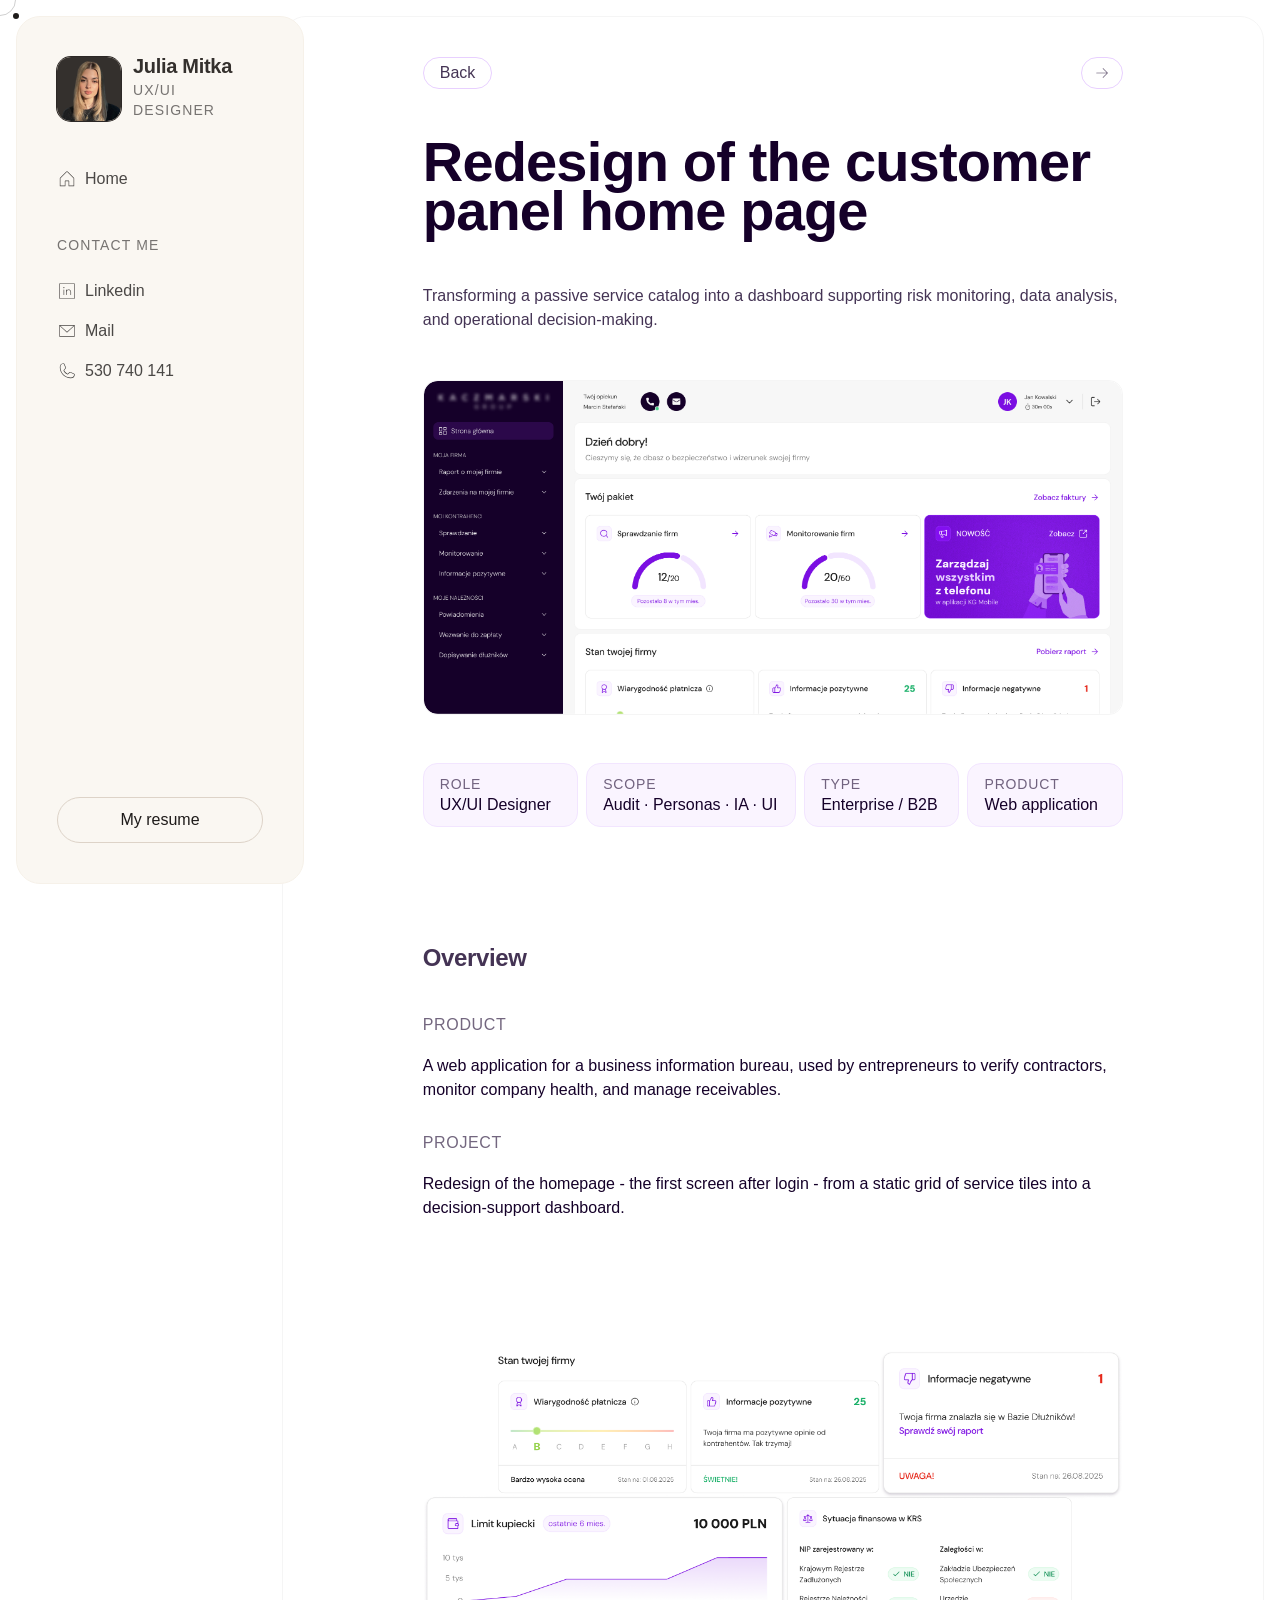
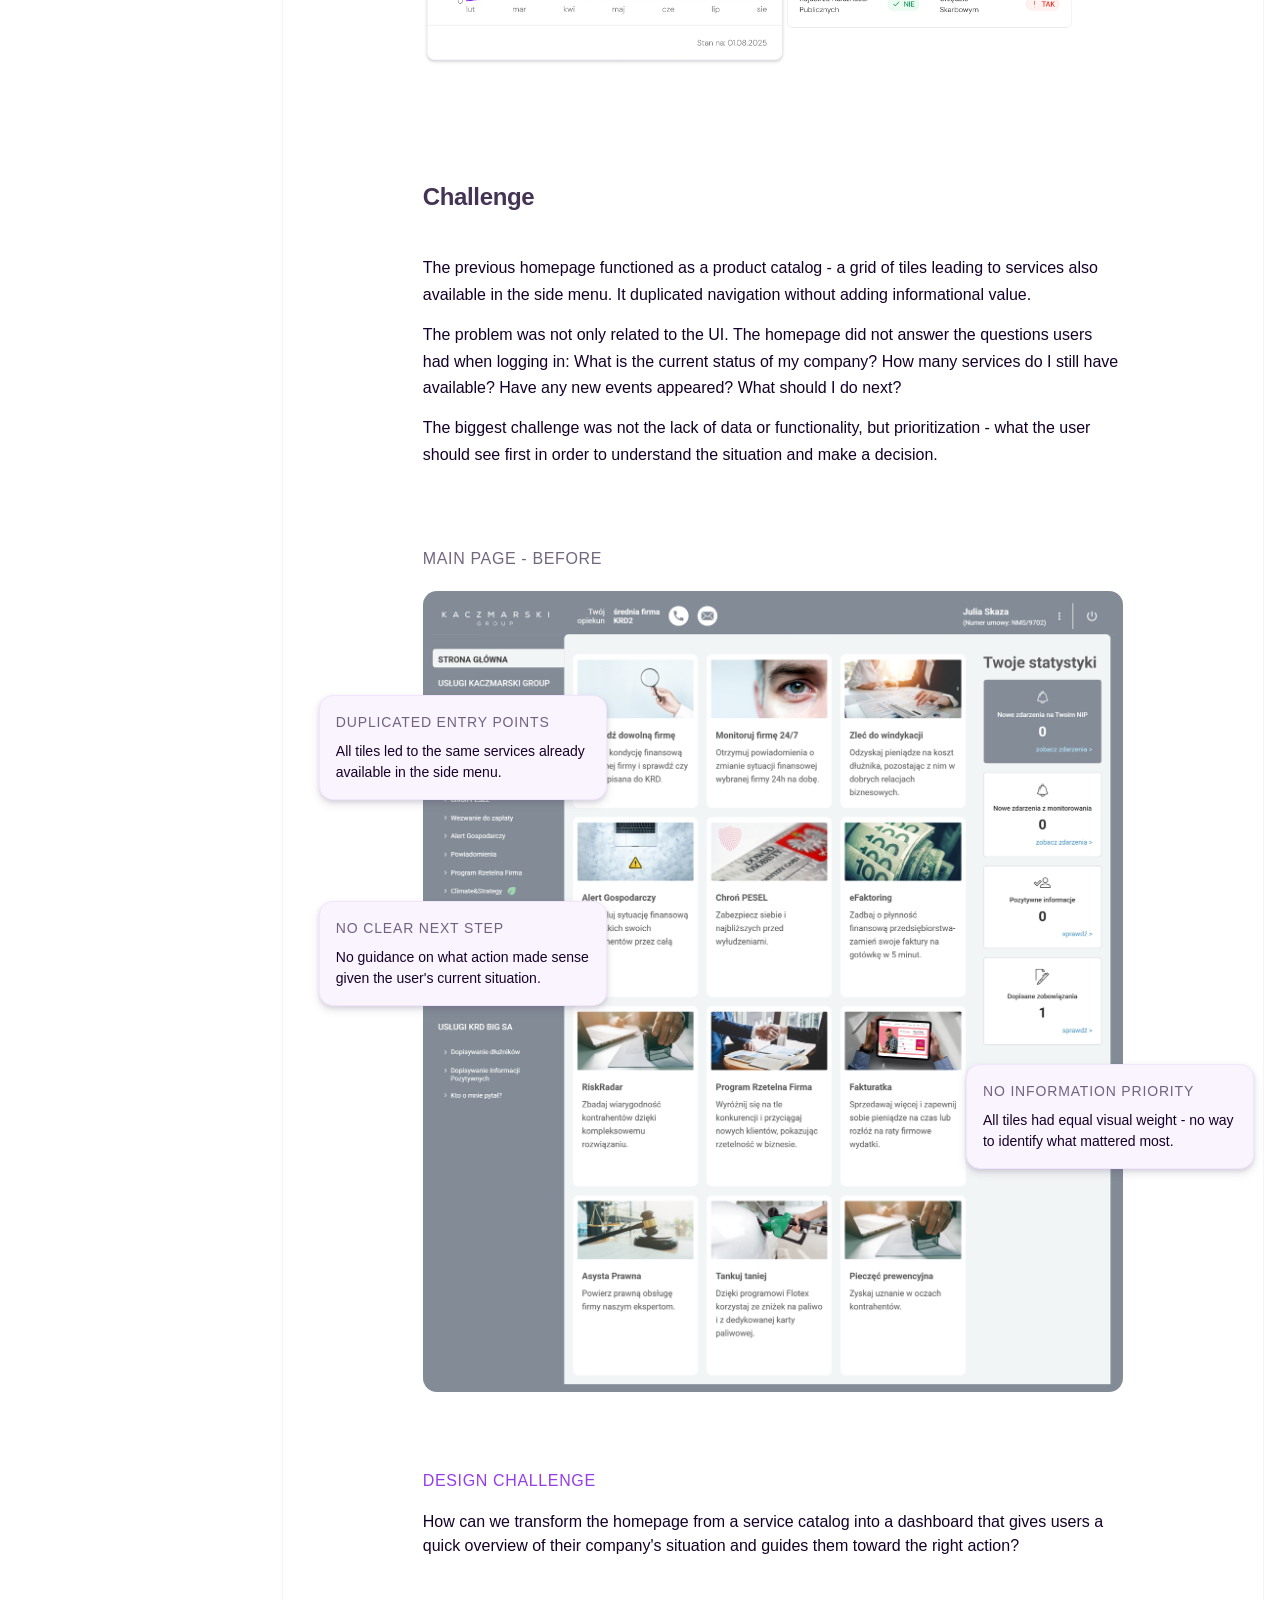
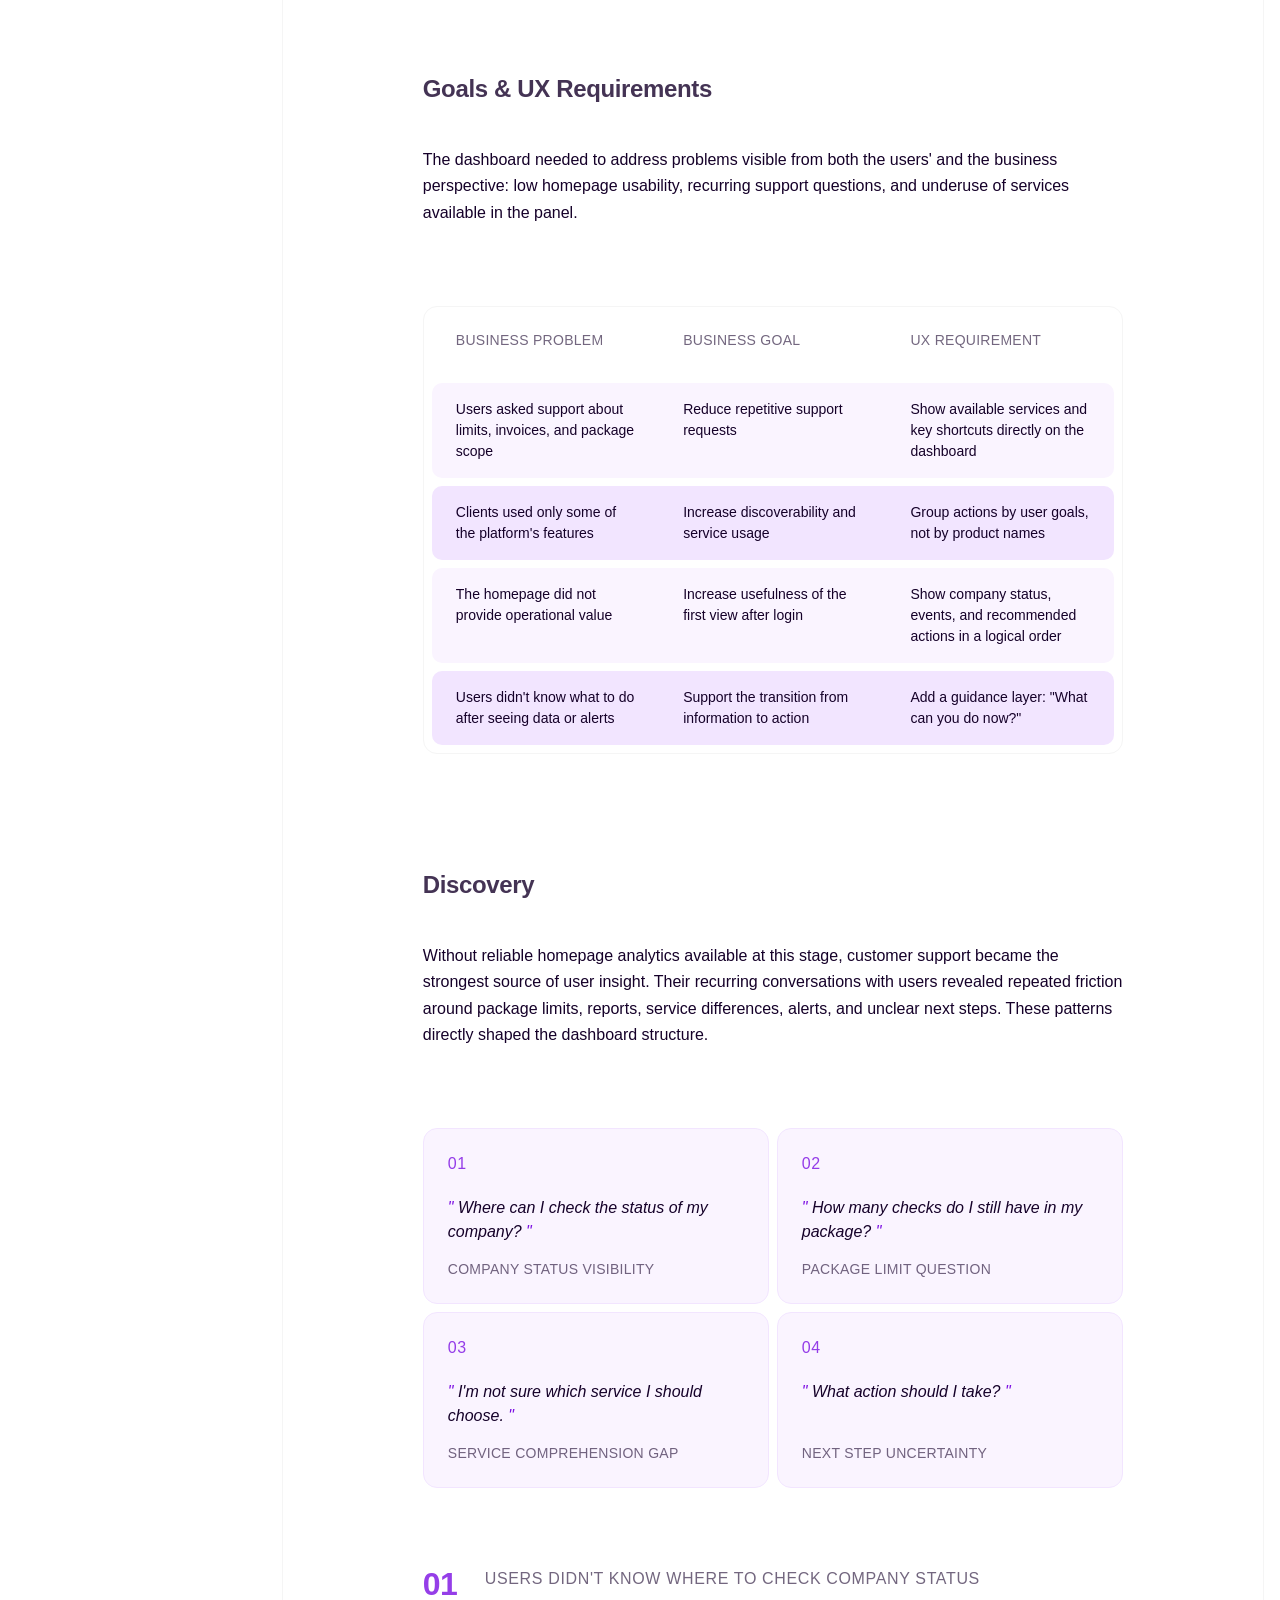
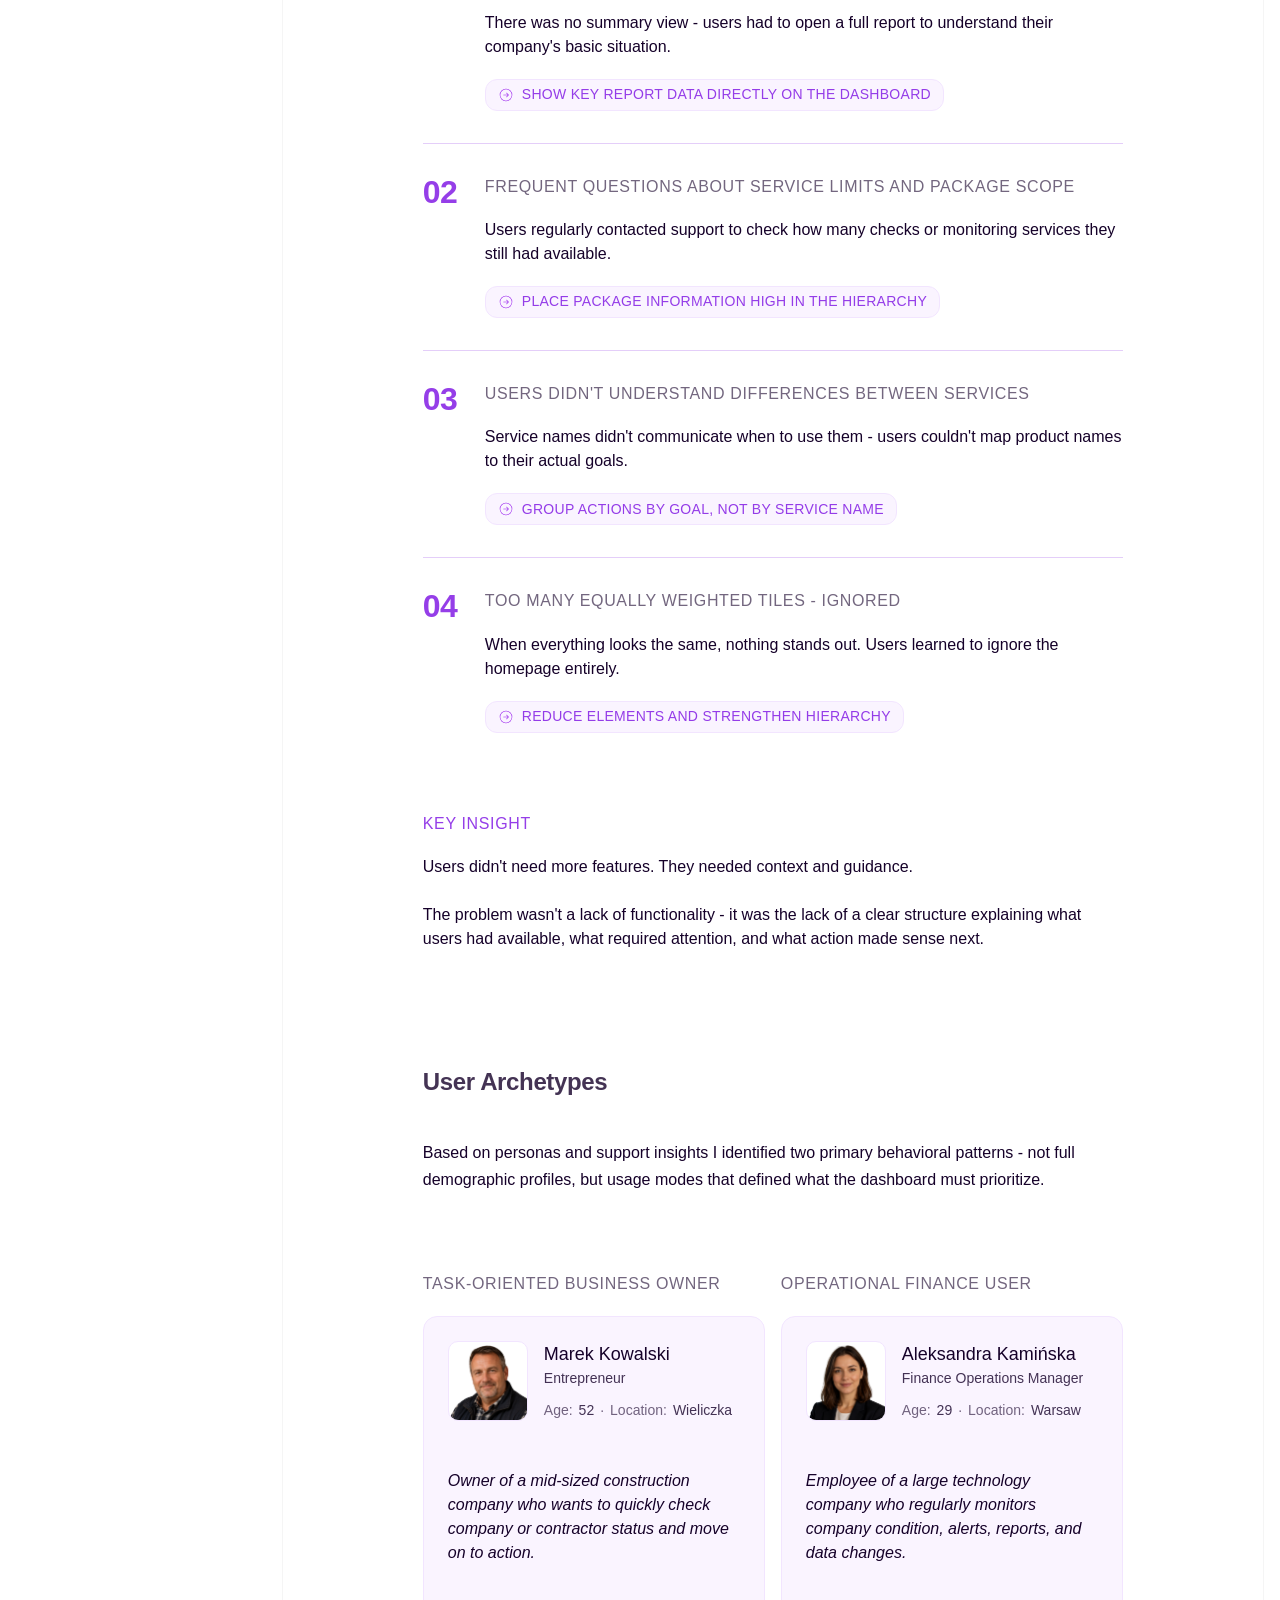
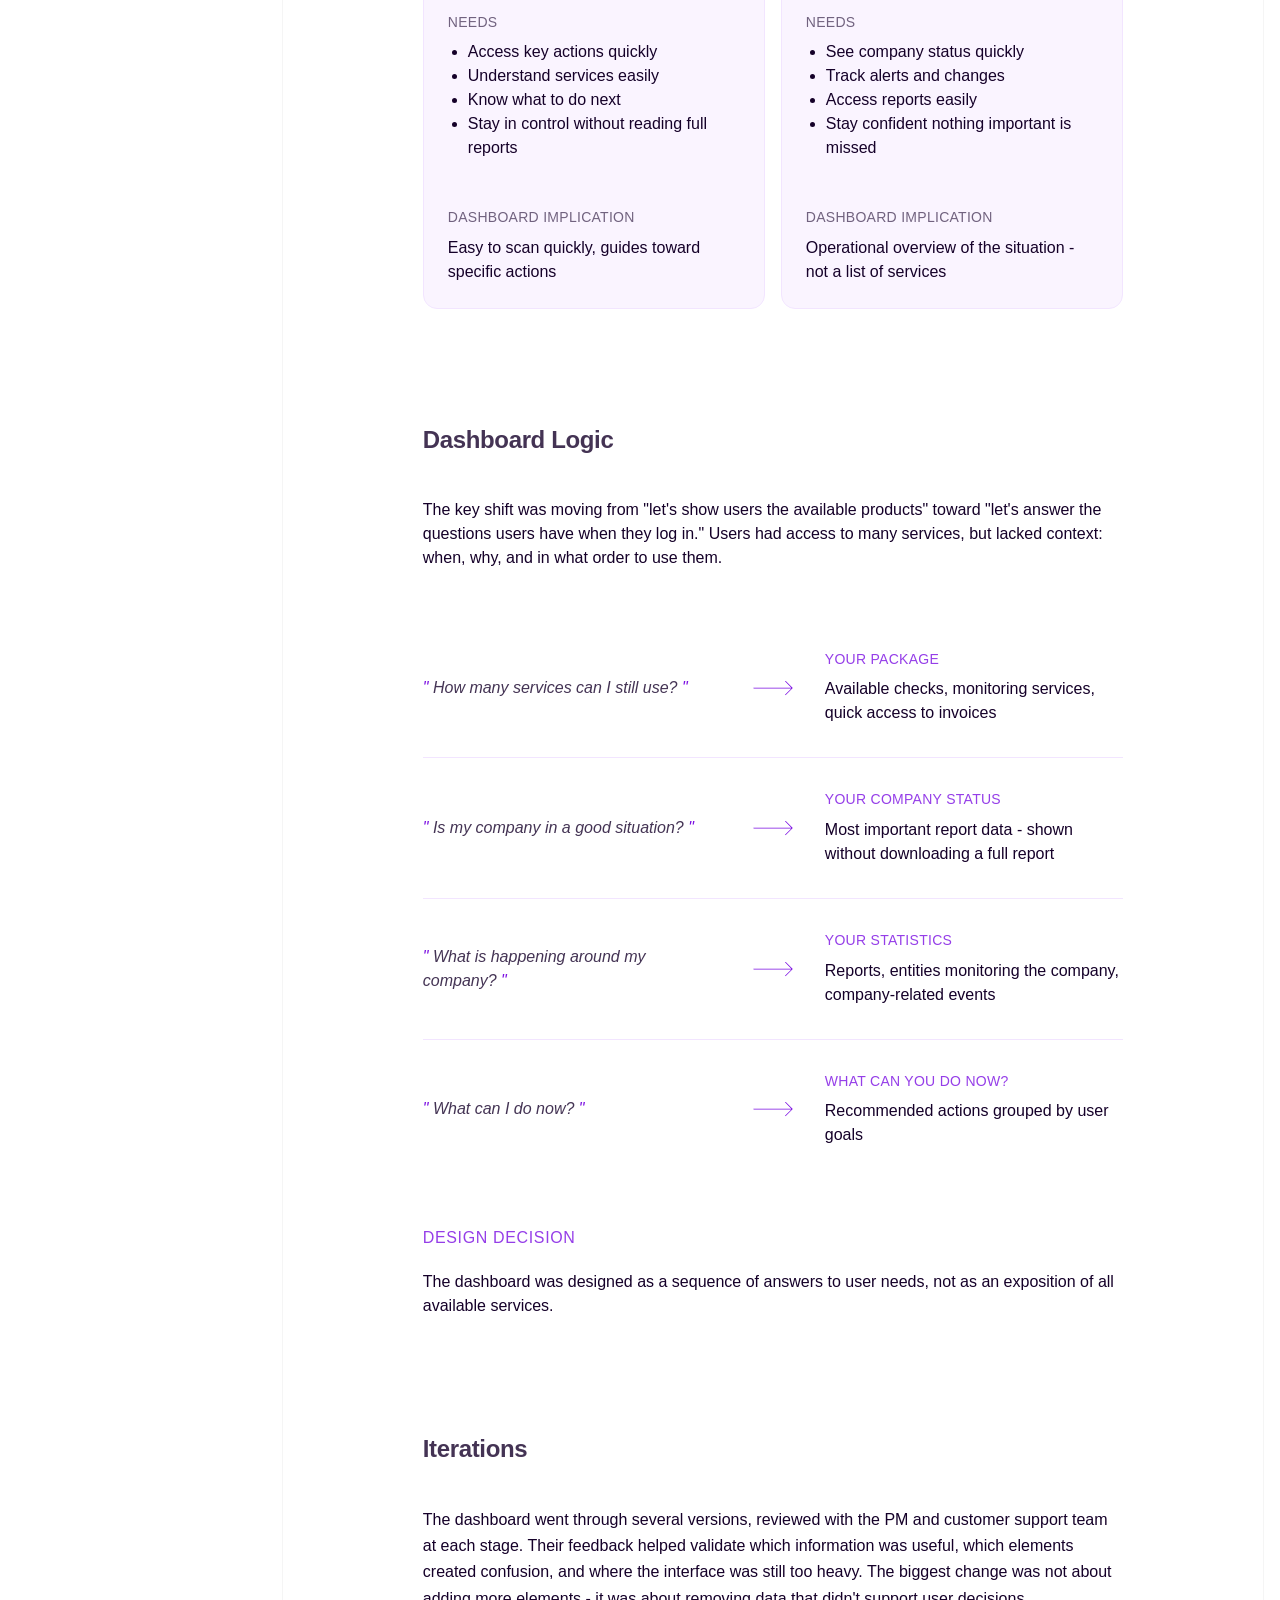
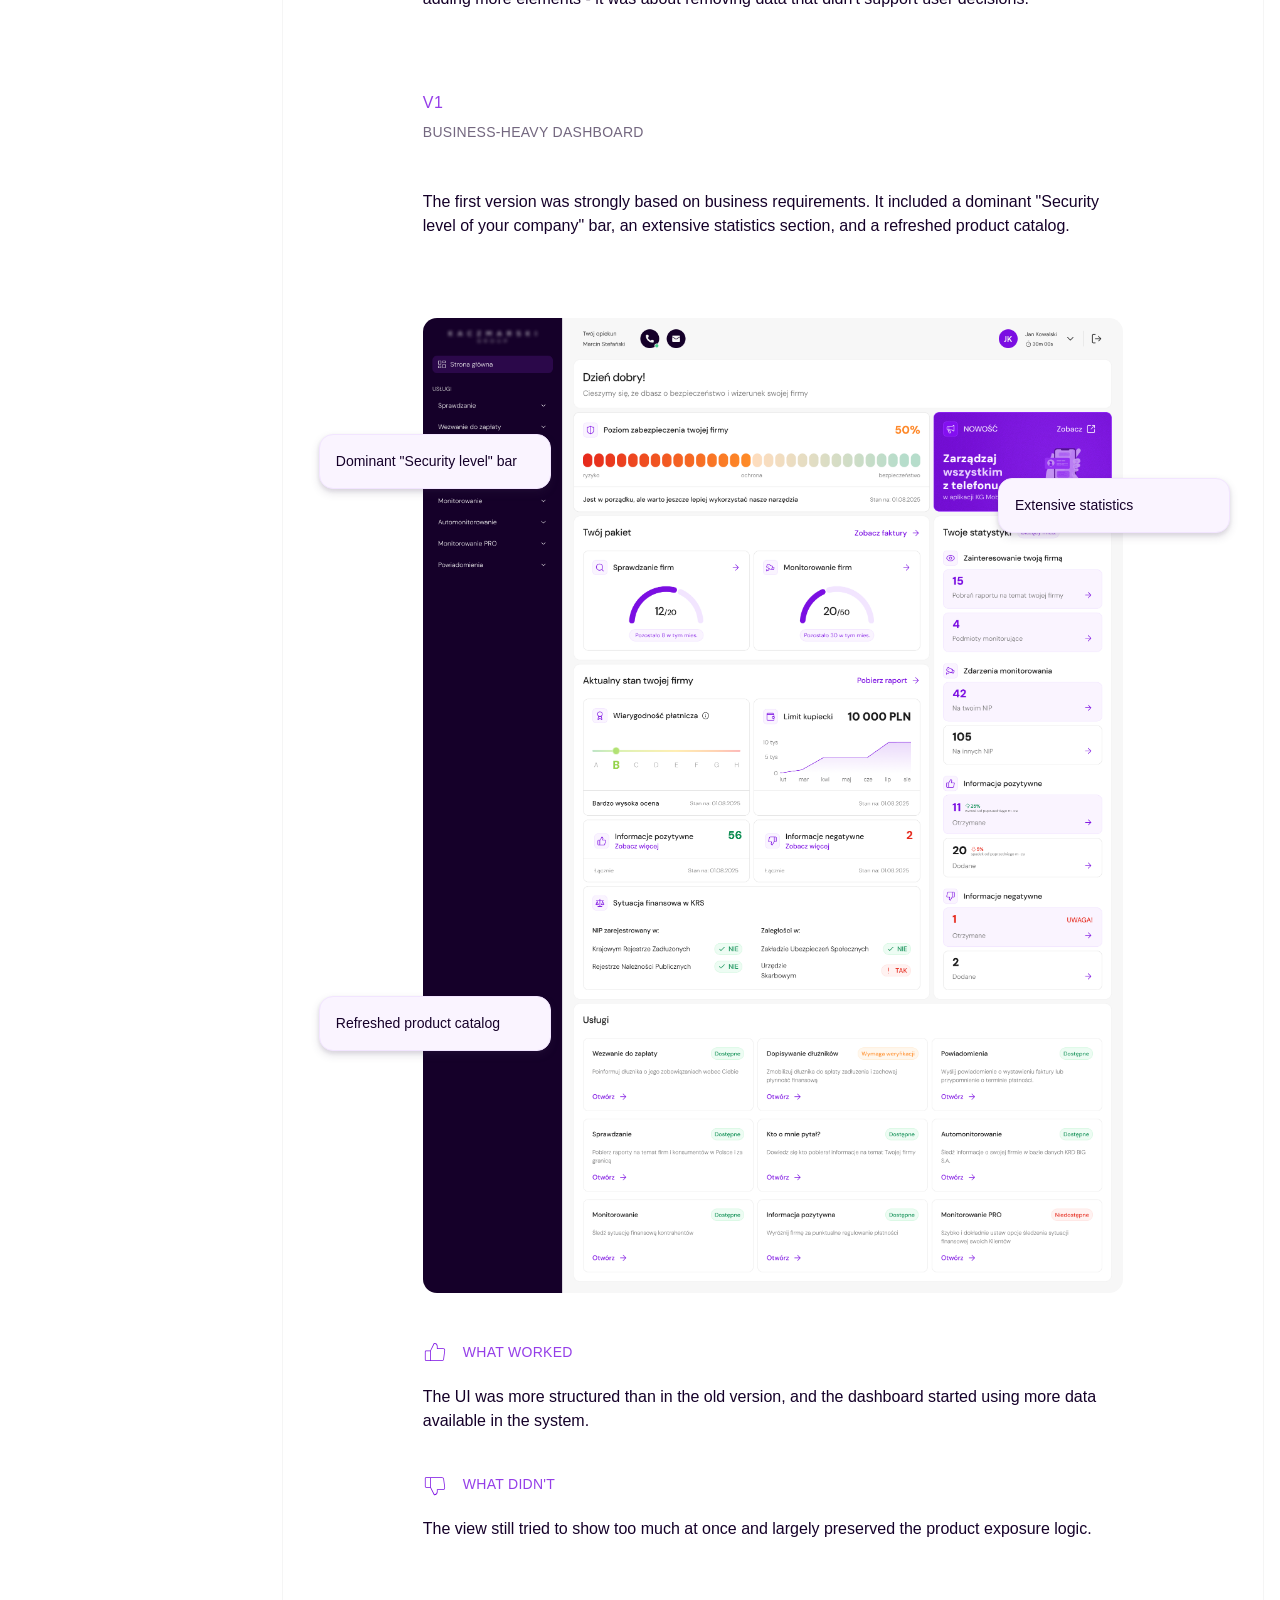
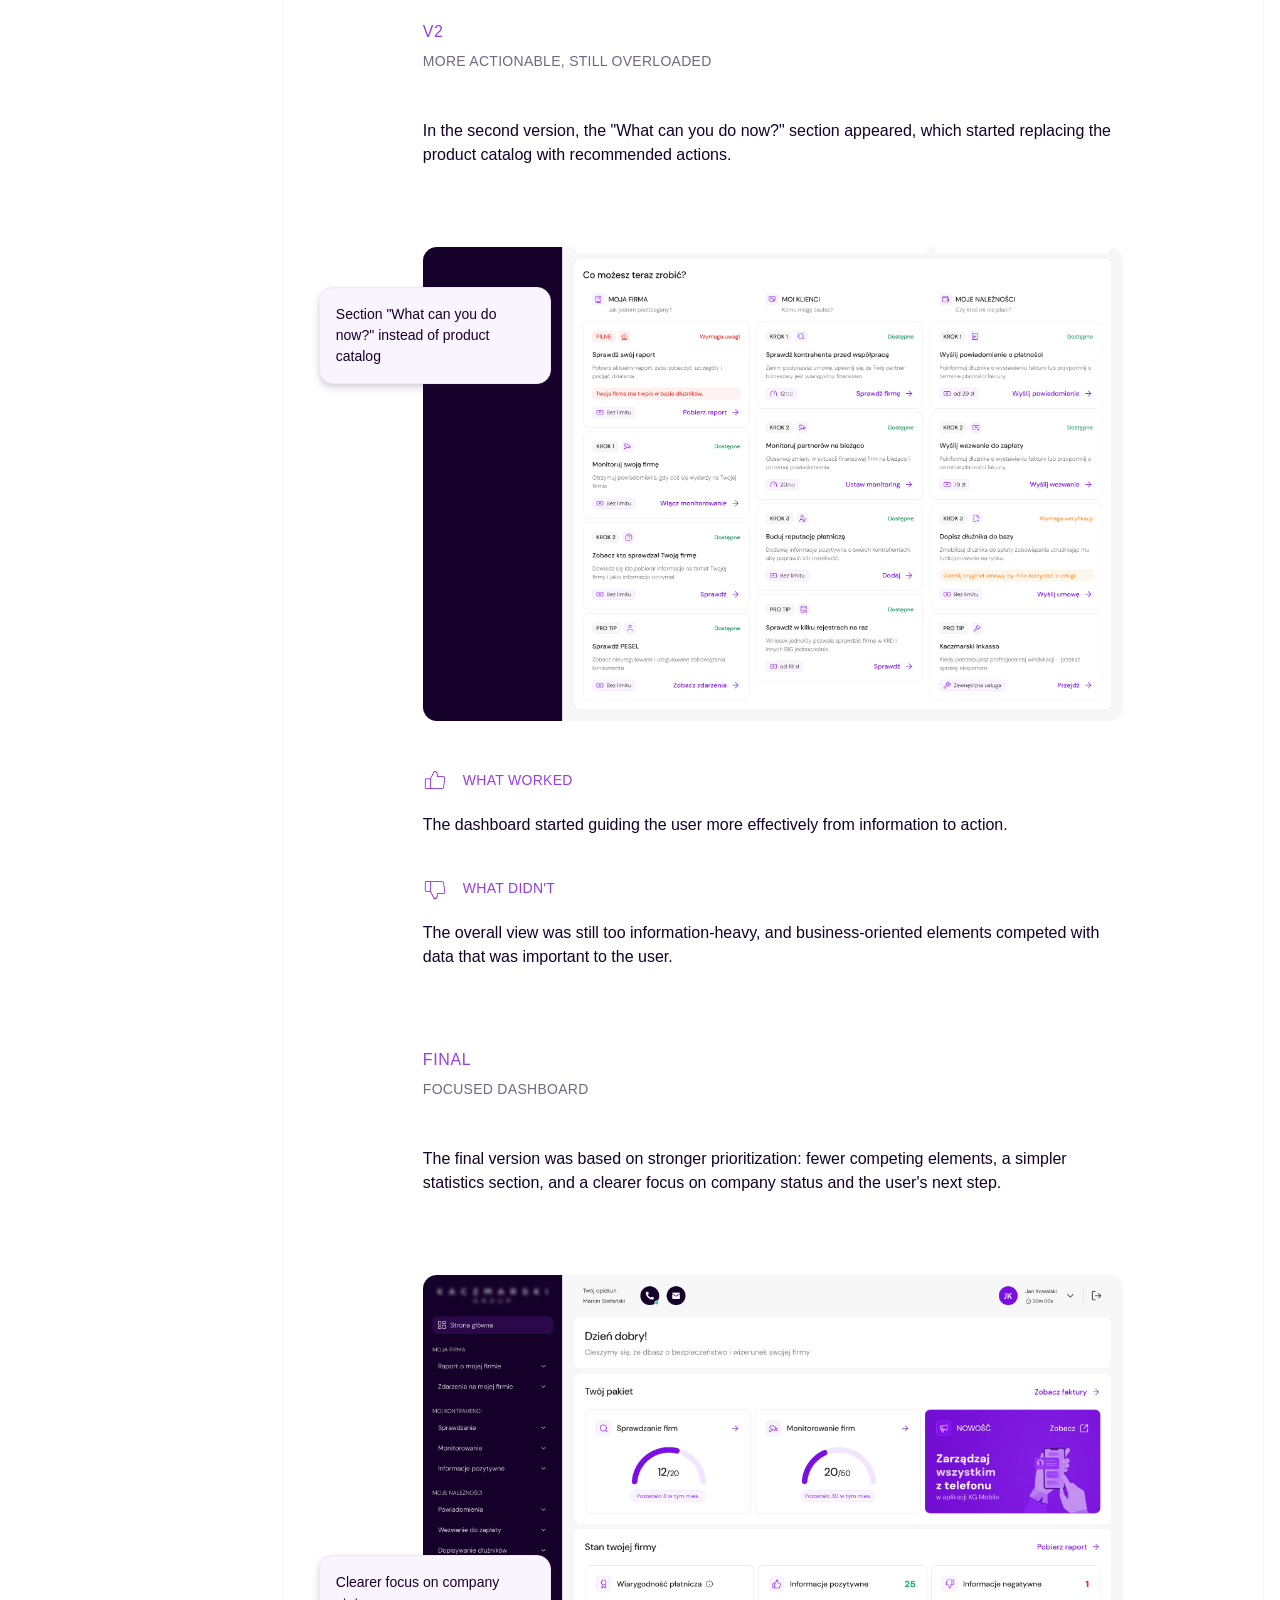
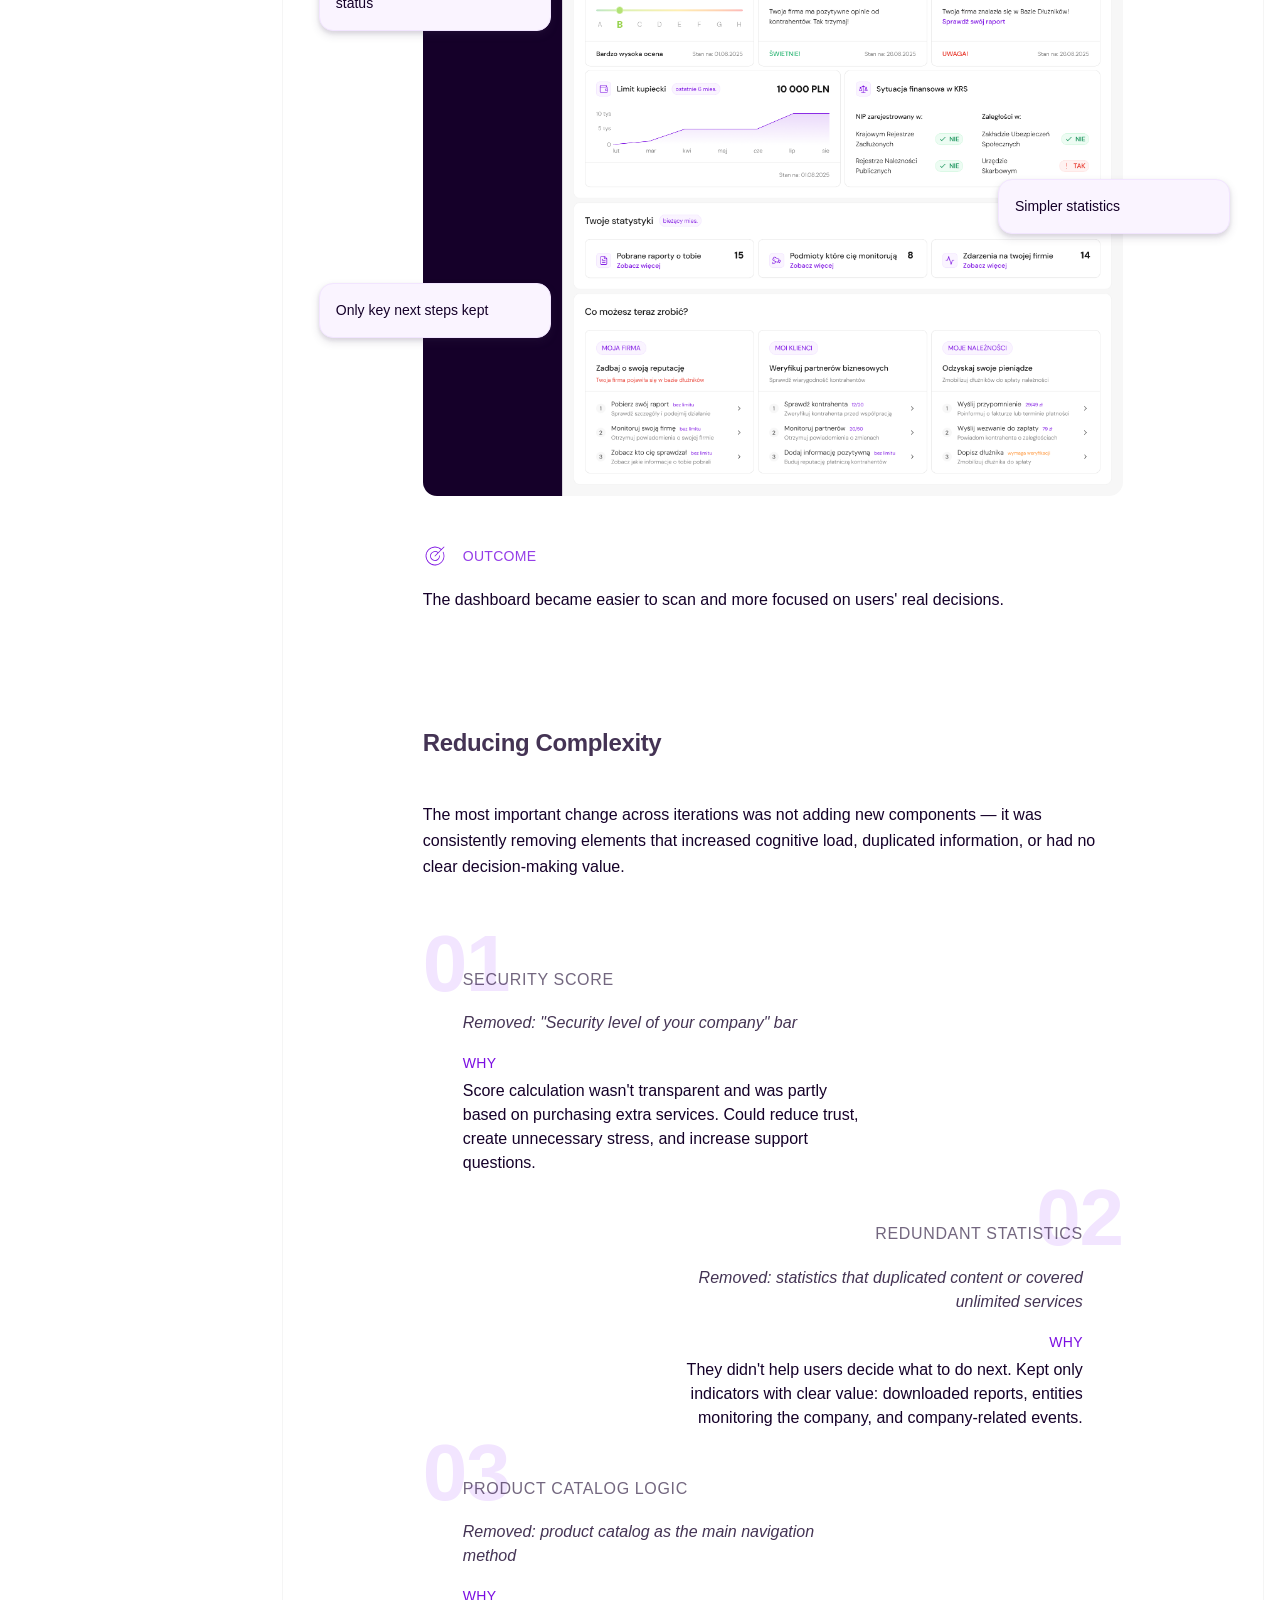
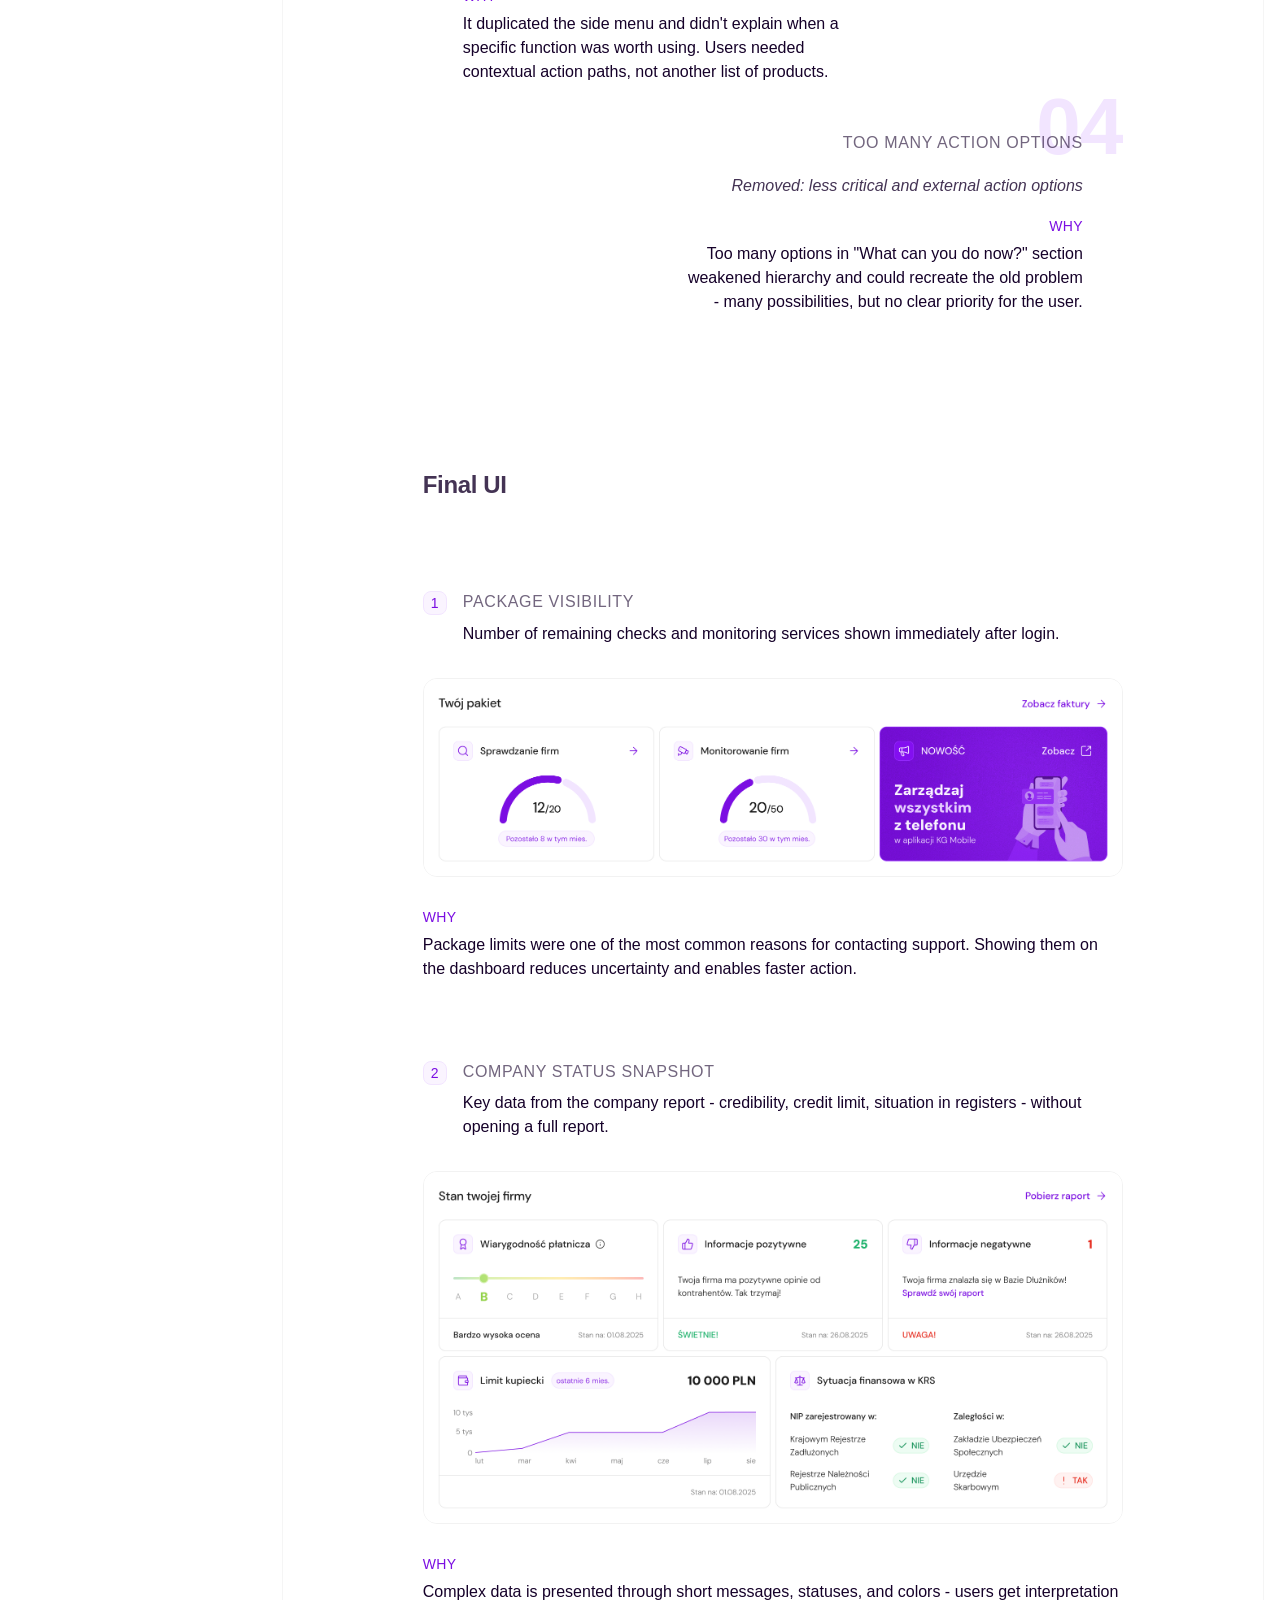
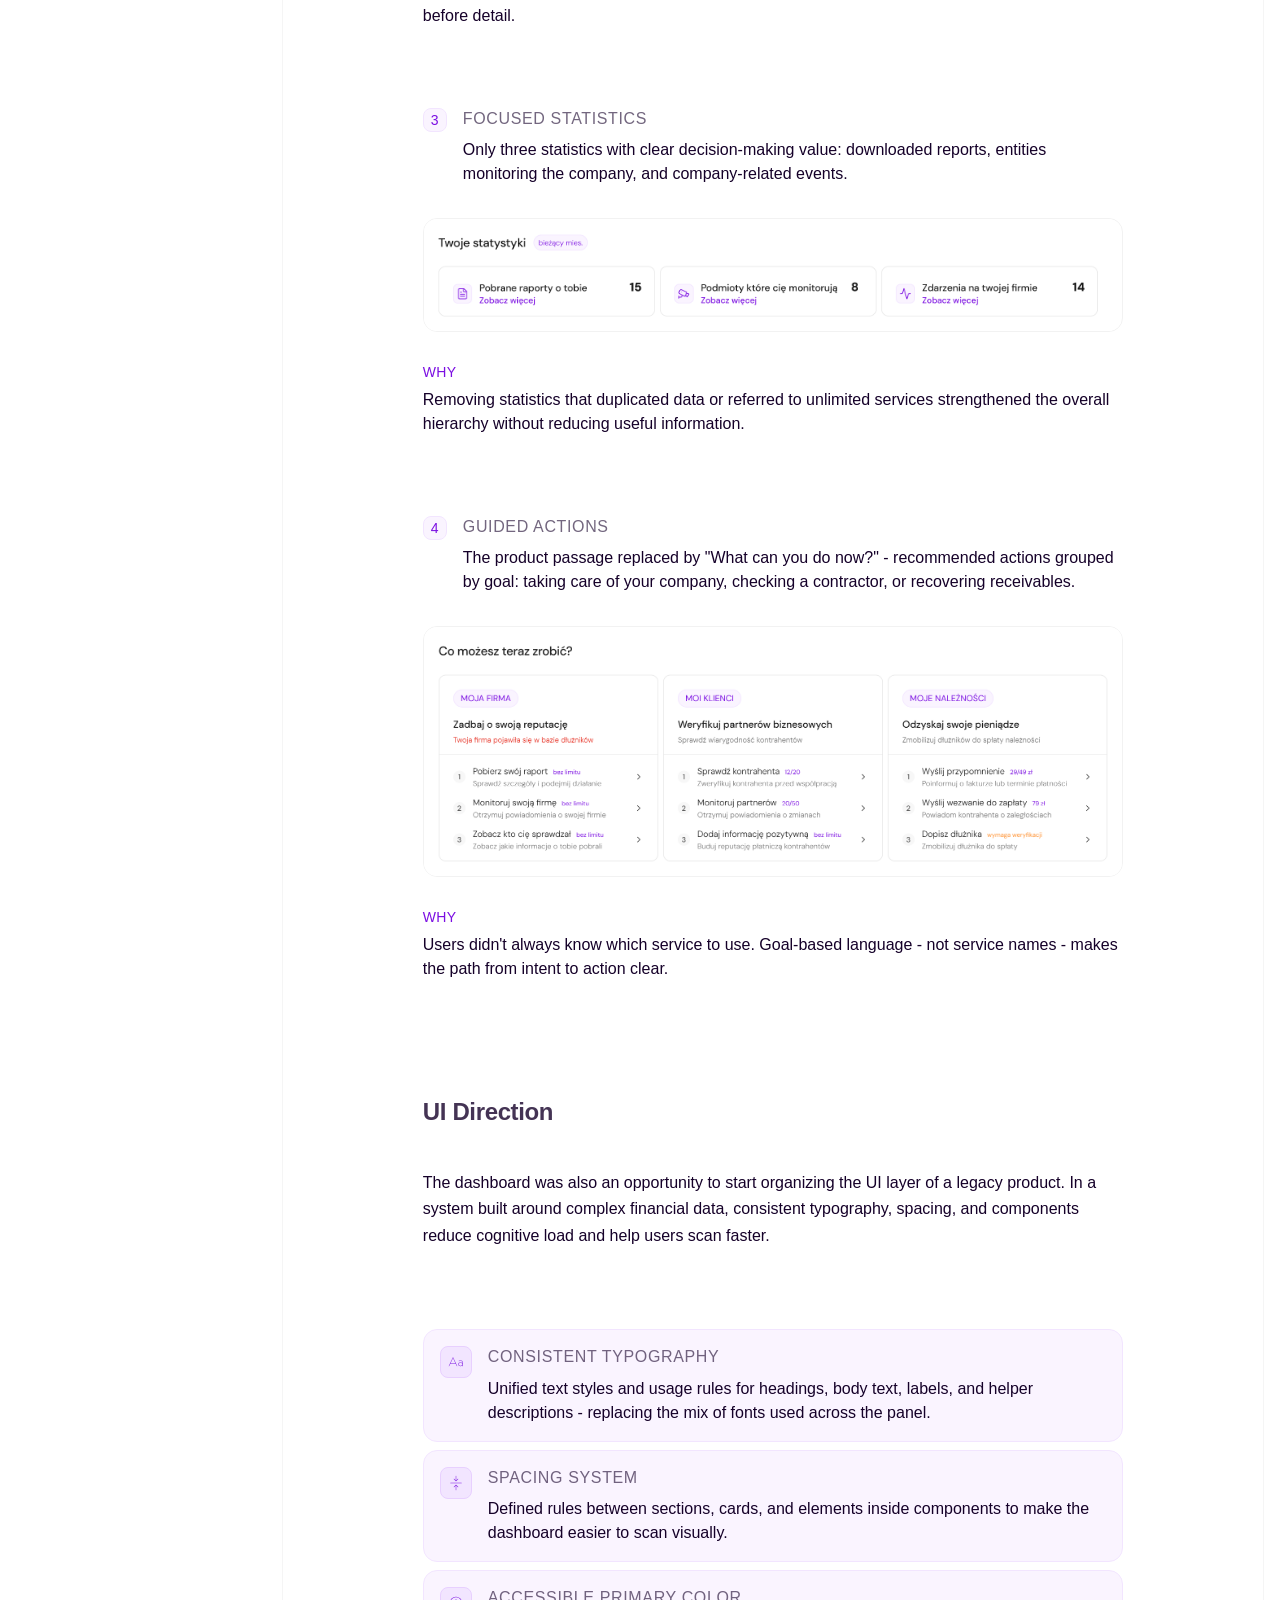
==== case-study-dashboard.html @ 44a97c87 "Fix Clash Display not loading: split combined Fontshare request Fontshare silently drops clash-displ" ====
﻿<!DOCTYPE html>
<html lang="en">
<head>
  <meta charset="UTF-8">
  <meta name="viewport" content="width=device-width, initial-scale=1.0">
  <title>Dashboard Redesign - Case Study · Julia Mitka</title>
  <meta name="description" content="Transforming a product catalog homepage into an actionable business dashboard - UX/UI case study by Julia Mitka.">

  <link rel="stylesheet" href="https://api.fontshare.com/v2/css?f[]=satoshi@900,700,500,400,300&display=swap">
  <link rel="stylesheet" href="https://api.fontshare.com/v2/css?f[]=clash-display@400,500,600,700&display=swap">
  <link rel="preconnect" href="https://fonts.googleapis.com">
  <link rel="preconnect" href="https://fonts.gstatic.com" crossorigin>
  <link href="https://fonts.googleapis.com/css2?family=Syne:wght@400;500;600;700;800&display=swap" rel="stylesheet">

  <link rel="stylesheet" href="case-study.css">

  <style>

    /* ─────────────────────────────────────────────
       IMAGE PLACEHOLDERS
    ───────────────────────────────────────────── */
    .ph {
      display: flex;
      flex-direction: column;
      align-items: center;
      justify-content: center;
      gap: 8px;
      border-radius: 14px;
      border: 1.5px dashed var(--app-purple-200);
      background: var(--app-purple-50);
      color: var(--app-purple-950-label);
      font-family: var(--font-body);
      font-size: var(--type-label-s-size);
      font-weight: var(--type-label-s-weight);
      letter-spacing: 0.06em;
      text-transform: uppercase;
    }
    .ph svg { opacity: 0.35; }
    .ph--hero   { width: 100%; aspect-ratio: 16/9; }
    .ph--wide   { width: 100%; aspect-ratio: 16/7; }
    .ph--square { width: 100%; aspect-ratio: 4/3; }
    .ph--tall   { width: 100%; aspect-ratio: 3/4; }
    .ph--screen { width: 100%; aspect-ratio: 4/3; }
    .ph--panel  { width: 100%; aspect-ratio: 16/5; }
    .ph--before-after { width: 100%; aspect-ratio: 21/9; }

    /* ─────────────────────────────────────────────
       HERO - wider title, meta bar above
    ───────────────────────────────────────────── */
    .db-hero-meta {
      display: flex;
      align-items: center;
      justify-content: space-between;
      margin-bottom: 48px;
    }
    .db-hero-tag {
      font-family: var(--font-body);
      font-size: var(--type-label-s-size);
      font-weight: var(--type-label-s-weight);
      letter-spacing: 0.08em;
      text-transform: uppercase;
      color: var(--app-purple-950-label);
    }

    /* ─────────────────────────────────────────────
       SECTION WRAPPER - label + content side by side
    ───────────────────────────────────────────── */
    .db-sec {
      padding: 0;
      width: 100%;
    }
    .db-sec-inner {
      width: 700px;
      margin: 0 auto;
    }
    /* Section label pinned left, content flows right */
    .db-sec-row {
      display: grid;
      grid-template-columns: 160px 1fr;
      gap: 40px;
      align-items: start;
    }
    .db-sec-num {
      font-family: var(--font-hdg);
      font-size: var(--type-h5-size);
      font-weight: 600;
      letter-spacing: -0.015em;
      color: var(--app-purple-700-label);
      padding-top: 4px;
    }
    .db-sec-label-stack {
      display: flex;
      flex-direction: column;
      gap: 4px;
    }
    .db-sec-heading {
      font-family: var(--font-hdg);
      font-size: var(--type-h4-size);
      font-weight: 600;
      letter-spacing: -0.015em;
      color: var(--app-purple-950);
      line-height: 1;
      margin-bottom: 32px;
    }

    /* ─────────────────────────────────────────────
       OVERVIEW - 2×2 bordered grid
    ───────────────────────────────────────────── */
    .db-ov-grid {
      display: grid;
      grid-template-columns: 1fr 1fr;
      border: 1px solid var(--app-purple-100);
      border-radius: 14px;
      overflow: hidden;
    }
    .db-ov-cell {
      padding: 28px 24px;
      display: flex;
      flex-direction: column;
      gap: 12px;
    }
    .db-ov-cell:nth-child(1),
    .db-ov-cell:nth-child(2) { border-bottom: 1px solid var(--app-purple-100); }
    .db-ov-cell:nth-child(odd) { border-right: 1px solid var(--app-purple-100); }
    .db-ov-cell-label {
      font-family: var(--font-body);
      font-size: var(--type-label-s-size);
      font-weight: var(--type-label-s-weight);
      letter-spacing: 0.06em;
      text-transform: uppercase;
      color: var(--app-purple-700-label);
    }
    .db-ov-cell p {
      font-size: var(--type-text-s-size);
      line-height: 1.6;
      color: var(--app-purple-950);
    }

    /* ─────────────────────────────────────────────
       CHALLENGE - big intro text + annotated ph
    ───────────────────────────────────────────── */
    .db-challenge-intro {
      font-family: var(--font-hdg);
      font-size: 1.75rem;
      font-weight: 600;
      line-height: 1.15;
      letter-spacing: -0.015em;
      color: var(--app-purple-950);
      margin-bottom: 32px;
    }
    .db-challenge-body {
      display: flex;
      flex-direction: column;
      gap: 14px;
      margin-bottom: 48px;
    }
    .db-challenge-body p {
      font-size: var(--type-text-m-size);
      line-height: 1.65;
      color: var(--app-purple-950);
    }

    /* Annotated placeholder with callout lines */
    .db-annotated {
      position: relative;
      margin: 0 -40px;
    }
    .db-annotated-ph {
      position: relative;
    }
    .db-ann-label {
      font-family: var(--font-body);
      font-size: var(--type-label-s-size);
      font-weight: var(--type-label-s-weight);
      letter-spacing: 0.06em;
      text-transform: uppercase;
      color: var(--app-purple-950-label);
      margin-bottom: 16px;
      padding: 0 40px;
    }
    .db-ann-stage {
      position: relative;
      padding: 0 40px;
    }
    .db-callout {
      position: absolute;
      width: 200px;
      background: var(--app-purple-50);
      border: 1px solid var(--app-purple-100);
      border-radius: 10px;
      padding: 12px 14px;
      box-shadow: 0 4px 12px rgba(68,51,84,0.10);
      opacity: 0;
      transition: opacity 0.5s var(--ease-out), transform 0.5s var(--ease-out);
    }
    .db-callout--l { transform: translateX(-12px); }
    .db-callout--r { transform: translateX(12px); }
    .db-ann-stage.is-visible .db-callout { opacity: 1; transform: translateX(0); }
    .db-ann-stage.is-visible .db-callout:nth-child(2) { transition-delay: 0.1s; }
    .db-ann-stage.is-visible .db-callout:nth-child(3) { transition-delay: 0.25s; }
    .db-ann-stage.is-visible .db-callout:nth-child(4) { transition-delay: 0.4s; }
    .db-callout-title {
      font-size: 10px;
      font-weight: 600;
      letter-spacing: 0.07em;
      text-transform: uppercase;
      color: var(--app-purple-700-label);
      margin-bottom: 5px;
    }
    .db-callout-body {
      font-size: 11px;
      line-height: 1.5;
      color: var(--app-purple-950);
    }
    /* callout positions for challenge before image */
    .cs-callout--db-l1 { top: 104px; left: -104px; }
    .cs-callout--db-l2 { top: 310px; left: -104px; }
    .cs-callout--db-r1 { top: 473px; left: 543.2px; }

    .cs-callout--db-l1,
    .cs-callout--db-l2 { transform: translateX(-16px); }
    .cs-callout--db-r1 { transform: translateX(16px); }

    .cs-annotated--visible .cs-callout--db-l1 { transition-delay: 0.15s; }
    .cs-annotated--visible .cs-callout--db-r1 { transition-delay: 0.3s; }
    .cs-annotated--visible .cs-callout--db-l2 { transition-delay: 0.45s; }

    /* iteration callout overrides */
    .db-iter-section .cs-callout { width: 232px; }
    .db-iter-section .cs-annotated { margin-bottom: 48px; }

    /* callout positions for iterations */
    .cs-callout--iter-v1-l1 { top: 116px; left: -104px; }
    .cs-callout--iter-v1-l2 { top: 678px; left: -104px; }
    .cs-callout--iter-v1-r1 { top: 160px; left: 575.2px; }

    .cs-callout--iter-v1-l1,
    .cs-callout--iter-v1-l2 { transform: translateX(-16px); }
    .cs-callout--iter-v1-r1 { transform: translateX(16px); }

    .cs-annotated--visible .cs-callout--iter-v1-l1 { transition-delay: 0.15s; }
    .cs-annotated--visible .cs-callout--iter-v1-l2 { transition-delay: 0.3s; }
    .cs-annotated--visible .cs-callout--iter-v1-r1 { transition-delay: 0.45s; }

    .cs-callout--iter-v2-l1 { top: 40px; left: -104px; }
    .cs-callout--iter-v2-l1 { transform: translateX(-16px); }
    .cs-annotated--visible .cs-callout--iter-v2-l1 { transition-delay: 0.15s; }

    .cs-callout--iter-final-l1 { top: 280px; left: -104px; }
    .cs-callout--iter-final-l2 { top: 608px; left: -104px; }
    .cs-callout--iter-final-r1 { top: 504px; left: 575.2px; }
    .cs-callout--iter-final-l1,
    .cs-callout--iter-final-l2 { transform: translateX(-16px); }
    .cs-callout--iter-final-r1 { transform: translateX(16px); }
    .cs-annotated--visible .cs-callout--iter-final-l1 { transition-delay: 0.15s; }
    .cs-annotated--visible .cs-callout--iter-final-r1 { transition-delay: 0.3s; }
    .cs-annotated--visible .cs-callout--iter-final-l2 { transition-delay: 0.45s; }

    /* Design challenge chip */
    .db-challenge-chip {
      display: flex;
      flex-direction: column;
      gap: 10px;
      margin-top: 40px;
      padding: 24px;
      background: var(--app-purple-950);
      border-radius: 14px;
    }
    .db-challenge-chip-label {
      font-family: var(--font-body);
      font-size: var(--type-label-s-size);
      font-weight: var(--type-label-s-weight);
      letter-spacing: 0.08em;
      text-transform: uppercase;
      color: rgba(250, 244, 255, 0.5);
    }
    .db-challenge-chip p {
      font-family: var(--font-hdg);
      font-size: 1.125rem;
      font-weight: 600;
      letter-spacing: -0.01em;
      line-height: 1.3;
      color: #FAF4FF;
    }

    /* ─────────────────────────────────────────────
       GOALS TABLE - 3 col
    ───────────────────────────────────────────── */
    .db-goals-table {
      display: flex;
      flex-direction: column;
      border: 1px solid var(--app-gray-stroke);
      border-radius: 14px;
      padding: 8px;
      gap: 0;
    }
    .db-goals-head {
      display: grid;
      grid-template-columns: 1fr 1fr 1fr;
    }
    .db-goals-head-cell {
      padding: 16px 24px 16px 24px;
      font-size: var(--type-label-s-size);
      font-weight: var(--type-label-s-weight);
      line-height: var(--type-label-s-lh);
      letter-spacing: var(--type-label-s-ls);
      text-transform: uppercase;
      color: var(--app-purple-950-label);
    }
    .db-goals-body {
      display: flex;
      flex-direction: column;
      gap: 8px;
      margin-top: 16px;
    }
    .db-goals-row {
      display: grid;
      grid-template-columns: 1fr 1fr 1fr;
      border-radius: 10px;
    }
    .db-goals-row:nth-child(odd)  { background: var(--app-purple-50); }
    .db-goals-row:nth-child(even) { background: var(--app-purple-100); }
    .db-goals-cell {
      padding: 16px 24px;
      font-size: var(--type-text-s-size);
      font-weight: var(--type-text-s-weight);
      line-height: var(--type-text-s-lh);
      letter-spacing: var(--type-text-s-ls);
      color: var(--app-purple-950);
    }

    /* ─────────────────────────────────────────────
       DISCOVERY - stats row + sticky board
    ───────────────────────────────────────────── */
    .db-discovery-text {
      font-size: var(--type-text-m-size);
      line-height: 1.65;
      color: var(--app-purple-950);
      margin-bottom: 48px;
    }

    /* Support quote cards - 5-card horizontal scroll or wrap */
    .db-quotes {
      display: grid;
      grid-template-columns: 1fr 1fr;
      gap: 8px;
      margin-bottom: 80px;
    }
    .db-quote {
      padding: 24px;
      background: var(--app-purple-50);
      border: 1px solid var(--app-purple-100);
      border-radius: 14px;
      display: flex;
      flex-direction: column;
      gap: 0;
    }
    .db-quote-num {
      font-size: var(--type-label-m-size);
      font-weight: var(--type-label-m-weight);
      line-height: var(--type-label-m-lh);
      letter-spacing: var(--type-label-m-ls);
      color: var(--app-purple-700-label);
      margin-bottom: 20px;
    }
    .db-quote-text {
      font-size: var(--type-text-m-size);
      font-weight: var(--type-text-m-weight);
      line-height: var(--type-text-m-lh);
      color: var(--app-purple-950);
      font-style: italic;
      flex: 1;
      margin-bottom: 16px;
    }
    .db-quote-text .db-quote-mark {
      color: var(--app-purple-700);
    }
    .db-quote-tag {
      font-size: var(--type-label-s-size);
      font-weight: var(--type-label-s-weight);
      line-height: var(--type-label-s-lh);
      letter-spacing: var(--type-label-s-ls);
      text-transform: uppercase;
      color: var(--app-purple-950-label);
    }

    /* Insight row - number + heading + body */
    .db-insights {
      display: flex;
      flex-direction: column;
    }
    .db-insight {
      display: grid;
      grid-template-columns: 46px 1fr;
      gap: 16px;
      align-items: start;
    }
    .db-insight + .db-insight {
      margin-top: 32px;
      padding-top: 32px;
      border-top: 1px solid var(--app-purple-700-border);
    }
    .db-insight-num {
      font-family: var(--font-hdg);
      font-size: var(--type-h3-size);
      font-weight: 600;
      letter-spacing: -0.015em;
      color: var(--app-purple-700-label);
      line-height: 1;
    }
    .db-insight-body h3 {
      font-size: var(--type-label-m-size);
      font-weight: var(--type-label-m-weight);
      line-height: var(--type-label-m-lh);
      letter-spacing: var(--type-label-m-ls);
      text-transform: uppercase;
      color: var(--app-purple-950-label);
      margin-bottom: 20px;
    }
    .db-insight-body p {
      font-size: var(--type-text-m-size);
      font-weight: var(--type-text-m-weight);
      line-height: var(--type-text-m-lh);
      color: var(--app-purple-950);
      margin-bottom: 20px;
    }
    .db-insight-imp {
      display: inline-flex;
      align-items: center;
      gap: 8px;
      height: 32px;
      padding: 0 12px;
      background: var(--app-purple-50);
      border: 1px solid var(--app-purple-100);
      border-radius: 12px;
      font-size: var(--type-label-s-size);
      font-weight: var(--type-label-s-weight);
      line-height: var(--type-label-s-lh);
      letter-spacing: var(--type-label-s-ls);
      text-transform: uppercase;
      color: var(--app-purple-700-label);
    }
    .db-insight-imp img {
      width: 16px;
      height: 16px;
      flex-shrink: 0;
      filter: invert(21%) sepia(93%) saturate(5000%) hue-rotate(272deg) brightness(90%) contrast(110%);
    }
    .db-key-insight-label {
      font-size: var(--type-label-m-size);
      font-weight: var(--type-label-m-weight);
      line-height: var(--type-label-m-lh);
      letter-spacing: var(--type-label-m-ls);
      text-transform: uppercase;
      color: var(--app-purple-700-label);
      margin-bottom: 20px;
    }
    .db-key-insight-text {
      font-size: var(--type-text-m-size);
      font-weight: var(--type-text-m-weight);
      line-height: var(--type-text-m-lh);
      color: var(--app-purple-950);
    }

    /* ─────────────────────────────────────────────
       ARCHETYPES - horizontal comparison table
    ───────────────────────────────────────────── */
    .db-arch-grid {
      display: grid;
      grid-template-columns: 1fr 1fr;
      gap: 16px;
    }
    .db-arch-col-label {
      font-size: var(--type-label-m-size);
      font-weight: var(--type-label-m-weight);
      line-height: var(--type-label-m-lh);
      letter-spacing: var(--type-label-m-ls);
      text-transform: uppercase;
      color: var(--app-purple-950-label);
      margin-bottom: 20px;
    }
    .db-arch-card {
      background: var(--app-purple-50);
      border: 1px solid var(--app-purple-100);
      border-radius: 14px;
      padding: 24px;
    }
    .db-arch-card-header {
      display: flex;
      align-items: flex-start;
      gap: 16px;
      margin-bottom: 24px;
    }
    .db-arch-avatar-wrap {
      width: 80px;
      height: 80px;
      border-radius: 10px;
      border: 1px solid var(--app-purple-100);
      background: #ffffff;
      overflow: hidden;
      flex-shrink: 0;
    }
    .db-arch-avatar {
      width: 100%;
      height: 100%;
      object-fit: cover;
      display: block;
    }
    .db-arch-name {
      font-size: var(--type-text-l-size);
      font-weight: var(--type-text-l-weight);
      line-height: var(--type-text-l-lh);
      color: var(--app-purple-950);
      margin-bottom: 0;
    }
    .db-arch-role {
      font-size: var(--type-text-s-size);
      font-weight: var(--type-text-s-weight);
      line-height: var(--type-text-s-lh);
      color: var(--app-purple-950-subtle);
      margin-bottom: 11px;
    }
    .db-arch-meta {
      display: flex;
      align-items: center;
      gap: 6px;
      font-size: var(--type-text-s-size);
      line-height: var(--type-text-s-lh);
      margin-bottom: 24px;
    }
    .db-arch-meta-label { color: var(--app-purple-950-label); }
    .db-arch-meta-val   { color: var(--app-purple-950-subtle); }
    .db-arch-meta-dot   { color: var(--app-purple-950-label); }
    .db-arch-bio {
      font-size: var(--type-text-m-size);
      font-weight: var(--type-text-m-weight);
      line-height: var(--type-text-m-lh);
      color: var(--app-purple-950);
      font-style: italic;
      margin-bottom: 48px;
    }
    .db-arch-section-label {
      font-size: var(--type-label-s-size);
      font-weight: var(--type-label-s-weight);
      line-height: var(--type-label-s-lh);
      letter-spacing: var(--type-label-s-ls);
      text-transform: uppercase;
      color: var(--app-purple-950-label);
      margin-bottom: 8px;
    }
    .db-arch-needs {
      list-style: disc;
      padding-left: 20px;
      margin-bottom: 48px;
    }
    .db-arch-needs li {
      font-size: var(--type-text-m-size);
      font-weight: var(--type-text-m-weight);
      line-height: var(--type-text-m-lh);
      color: var(--app-purple-950);
    }
    .db-arch-implication {
      font-size: var(--type-text-m-size);
      font-weight: var(--type-text-m-weight);
      line-height: var(--type-text-m-lh);
      color: var(--app-purple-950);
    }

    /* ─────────────────────────────────────────────
       STRATEGY - dark-bg quote + answer cards
    ───────────────────────────────────────────── */
    .db-strategy-body {
      font-size: var(--type-text-m-size);
      font-weight: var(--type-text-m-weight);
      line-height: var(--type-text-m-lh);
      color: var(--app-purple-950);
      margin-bottom: 80px;
    }
    .db-answers {
      display: flex;
      flex-direction: column;
    }
    .db-answer {
      display: grid;
      grid-template-columns: 1fr 40px 1fr;
      column-gap: 32px;
      align-items: center;
      padding: 32px 0;
      border-top: 1px solid var(--app-purple-100);
    }
    .db-answer:first-child { border-top: none; padding-top: 0; }
    .db-answer:last-child { border-bottom: none; padding-bottom: 0; }
    .db-answer-q {
      font-size: var(--type-text-m-size);
      font-weight: var(--type-text-m-weight);
      line-height: var(--type-text-m-lh);
      color: var(--app-purple-950-subtle);
      font-style: italic;
    }
    .db-answer-q .db-quote-mark { color: var(--app-purple-700); }
    .db-answer-arr {
      justify-self: center;
      display: block;
      width: 40px;
      height: 24px;
    }
    .db-answer-a strong {
      display: block;
      font-size: var(--type-label-s-size);
      font-weight: var(--type-label-s-weight);
      line-height: var(--type-label-s-lh);
      letter-spacing: var(--type-label-s-ls);
      text-transform: uppercase;
      color: var(--app-purple-700-label);
      margin-bottom: 8px;
    }
    .db-answer-a span {
      font-size: var(--type-text-m-size);
      font-weight: var(--type-text-m-weight);
      line-height: var(--type-text-m-lh);
      color: var(--app-purple-950);
    }
    .db-design-decision {
      margin-top: 80px;
    }
    .db-design-decision-label {
      font-size: var(--type-label-m-size);
      font-weight: var(--type-label-m-weight);
      line-height: var(--type-label-m-lh);
      letter-spacing: var(--type-label-m-ls);
      text-transform: uppercase;
      color: var(--app-purple-700-label);
      margin-bottom: 20px;
    }
    .db-design-decision-text {
      font-size: var(--type-text-m-size);
      font-weight: var(--type-text-m-weight);
      line-height: var(--type-text-m-lh);
      color: var(--app-purple-950);
    }

    /* ─────────────────────────────────────────────
       IA - visual node map
    ───────────────────────────────────────────── */
    .db-ia-map { display: flex; flex-direction: column; }
    .db-ia-labels {
      display: grid;
      grid-template-columns: 1fr 40px 1fr;
      column-gap: 16px;
      margin-bottom: 20px;
    }
    .db-ia-col-label {
      font-size: var(--type-label-m-size);
      font-weight: var(--type-label-m-weight);
      line-height: var(--type-label-m-lh);
      letter-spacing: var(--type-label-m-ls);
      text-transform: uppercase;
      color: var(--app-purple-950-label);
    }
    .db-ia-rows { display: flex; flex-direction: column; gap: 8px; }
    .db-ia-row {
      display: grid;
      grid-template-columns: 1fr 40px 1fr;
      column-gap: 16px;
      align-items: center;
    }
    .db-ia-row img { width: 40px; height: 24px; justify-self: center; }
    .db-ia-node {
      padding: 16px;
      border-radius: 14px;
      background: var(--app-purple-50);
      border: 1px solid var(--app-purple-100);
      font-size: var(--type-text-m-size);
      font-weight: var(--type-text-m-weight);
      line-height: var(--type-text-m-lh);
      display: flex;
      align-items: center;
    }
    .db-ia-node--goal {
      color: var(--app-purple-950-subtle);
      font-style: italic;
    }
    .db-ia-node--cat {
      background: var(--app-purple-100);
      border-color: var(--app-purple-200);
      color: var(--app-purple-950);
      justify-content: center;
      text-align: center;
    }

    /* ─────────────────────────────────────────────
       ITERATIONS - 3-column horizontal
    ───────────────────────────────────────────── */
    .db-iter-section + .db-iter-section { margin-top: 80px; }
    .db-iter-version {
      font-size: var(--type-label-m-size);
      font-weight: var(--type-label-m-weight);
      line-height: var(--type-label-m-lh);
      letter-spacing: var(--type-label-m-ls);
      text-transform: uppercase;
      color: var(--app-purple-700-label);
      display: block;
      margin-bottom: 8px;
    }
    .db-iter-title {
      font-size: var(--type-label-s-size);
      font-weight: var(--type-label-s-weight);
      line-height: var(--type-label-s-lh);
      letter-spacing: var(--type-label-s-ls);
      text-transform: uppercase;
      color: var(--app-purple-950-label);
      display: block;
      margin-bottom: 48px;
    }
    .db-iter-body {
      font-size: var(--type-text-m-size);
      font-weight: var(--type-text-m-weight);
      line-height: var(--type-text-m-lh);
      color: var(--app-purple-950);
      margin-bottom: 48px;
    }
    .db-iter-img {
      width: 100%;
      border-radius: 14px;
      display: block;
      margin-bottom: 48px;
    }
    .db-iter-img { width: 100%; border-radius: 14px; display: block; }
    .db-iter-img-ph {
      width: 100%;
      aspect-ratio: 16/9;
      border-radius: 14px;
      border: 1.5px dashed var(--app-purple-200);
      background: var(--app-purple-50);
      display: flex;
      align-items: center;
      justify-content: center;
      font-size: var(--type-label-s-size);
      color: var(--app-purple-950-label);
      margin-bottom: 48px;
    }
    .db-iter-verdict {
      display: flex;
      align-items: center;
      gap: 16px;
      margin-bottom: 20px;
      color: var(--app-purple-700);
    }
    .db-iter-verdict svg { width: 24px; height: 24px; flex-shrink: 0; }
    .db-iter-verdict-label {
      font-size: var(--type-label-s-size);
      font-weight: var(--type-label-s-weight);
      line-height: var(--type-label-s-lh);
      letter-spacing: var(--type-label-s-ls);
      text-transform: uppercase;
      color: var(--app-purple-700-label);
    }
    .db-iter-verdict-text {
      font-size: var(--type-text-m-size);
      font-weight: var(--type-text-m-weight);
      line-height: var(--type-text-m-lh);
      color: var(--app-purple-950);
    }
    .db-iter-verdict + .db-iter-verdict { margin-top: 32px; }

    /* ─────────────────────────────────────────────
       REDUCTIONS - alternating left/right items
    ───────────────────────────────────────────── */
    .rc-list {
      display: flex;
      flex-direction: column;
    }
    .rc-item {
      width: 480px;
      padding: 40px 40px 40px 40px;
      position: relative;
      overflow: hidden;
      display: flex;
      flex-direction: column;
      background: #ffffff;
    }
    .rc-item + .rc-item {
      margin-top: -32px;
    }
    .rc-item--left {
      margin-right: auto;
    }
    .rc-item--right {
      margin-left: auto;
      text-align: right;
    }
    .rc-num {
      font-family: var(--font-hdg);
      font-size: var(--type-h1-size);
      font-weight: var(--type-h1-weight);
      line-height: var(--type-h1-lh);
      letter-spacing: var(--type-h1-ls);
      color: var(--app-purple-100);
      position: absolute;
      top: 0;
      left: 0;
      pointer-events: none;
      user-select: none;
    }
    .rc-item--right .rc-num {
      left: auto;
      right: 0;
    }
    .rc-title {
      font-size: var(--type-label-m-size);
      font-weight: var(--type-label-m-weight);
      letter-spacing: var(--type-label-m-ls);
      line-height: var(--type-label-m-lh);
      text-transform: uppercase;
      color: var(--app-purple-950-label);
      margin-bottom: 20px;
      position: relative;
    }
    .rc-removed {
      font-size: var(--type-text-m-size);
      line-height: var(--type-text-m-lh);
      color: var(--app-purple-950-subtle);
      font-style: italic;
      margin-bottom: 20px;
      position: relative;
    }
    .rc-why-label {
      font-size: var(--type-label-s-size);
      font-weight: var(--type-label-s-weight);
      letter-spacing: var(--type-label-s-ls);
      text-transform: uppercase;
      color: var(--app-purple-700);
      margin-bottom: 8px;
      display: block;
      position: relative;
    }
    .rc-why-text {
      font-size: var(--type-text-m-size);
      line-height: var(--type-text-m-lh);
      color: var(--app-purple-950);
      position: relative;
    }

    /* ─────────────────────────────────────────────
       FINAL UI - 4 subsections
    ───────────────────────────────────────────── */
    .fui-list {
      display: flex;
      flex-direction: column;
      padding-top: 48px;
    }
    .fui-item {
      display: flex;
      flex-direction: column;
    }
    .fui-item + .fui-item {
      margin-top: 80px;
    }
    .fui-header {
      display: flex;
      align-items: flex-start;
      gap: 16px;
      margin-bottom: 32px;
    }
    .fui-num {
      width: 24px;
      height: 24px;
      flex-shrink: 0;
      background: var(--app-purple-50);
      border: 1px solid var(--app-purple-100);
      border-radius: 8px;
      display: flex;
      align-items: center;
      justify-content: center;
      font-size: var(--type-label-s-size);
      font-weight: var(--type-label-s-weight);
      letter-spacing: var(--type-label-s-ls);
      text-transform: uppercase;
      color: var(--app-purple-700);
      line-height: 1;
    }
    .fui-header-text {
      display: flex;
      flex-direction: column;
      gap: 8px;
    }
    .fui-title {
      font-size: var(--type-label-m-size);
      font-weight: var(--type-label-m-weight);
      letter-spacing: var(--type-label-m-ls);
      line-height: var(--type-label-m-lh);
      text-transform: uppercase;
      color: var(--app-purple-950-label);
    }
    .fui-desc {
      font-size: var(--type-text-m-size);
      line-height: var(--type-text-m-lh);
      color: var(--app-purple-950);
    }
    .fui-img {
      width: 100%;
      height: auto;
      border-radius: 14px;
      border: 1px solid var(--app-gray-100);
      display: block;
    }
    .fui-why {
      margin-top: 32px;
      display: flex;
      flex-direction: column;
      gap: 8px;
    }
    .fui-why-label {
      font-size: var(--type-label-s-size);
      font-weight: var(--type-label-s-weight);
      letter-spacing: var(--type-label-s-ls);
      text-transform: uppercase;
      color: var(--app-purple-700);
      display: block;
    }
    .fui-why p {
      font-size: var(--type-text-m-size);
      line-height: var(--type-text-m-lh);
      color: var(--app-purple-950);
    }

    /* ─────────────────────────────────────────────
       UI DIRECTION - 2-col list
    ───────────────────────────────────────────── */
    .db-uid-grid {
      display: flex;
      flex-direction: column;
      gap: 8px;
      margin-top: 80px;
    }
    .db-uid-item {
      padding: 16px;
      background: var(--app-purple-50);
      border: 1px solid var(--app-purple-100);
      border-radius: 14px;
      display: flex;
      flex-direction: row;
      align-items: flex-start;
      gap: 16px;
    }
    .db-uid-icon {
      width: 32px;
      height: 32px;
      border-radius: 8px;
      background: var(--app-purple-100);
      border: 1px solid var(--app-purple-200);
      display: flex;
      align-items: center;
      justify-content: center;
      flex-shrink: 0;
    }
    .db-uid-icon img {
      width: 16px;
      height: 16px;
      filter: invert(18%) sepia(96%) saturate(4000%) hue-rotate(267deg) brightness(85%) contrast(110%);
    }
    .db-uid-body {
      display: flex;
      flex-direction: column;
      gap: 8px;
    }
    .db-uid-title {
      font-size: var(--type-label-m-size);
      font-weight: var(--type-label-m-weight);
      letter-spacing: var(--type-label-m-ls);
      line-height: var(--type-label-m-lh);
      text-transform: uppercase;
      color: var(--app-purple-950-label);
    }
    .db-uid-item p {
      font-size: var(--type-text-m-size);
      line-height: var(--type-text-m-lh);
      color: var(--app-purple-950);
    }
    .db-uid-note {
      font-size: 10px;
      font-weight: 500;
      letter-spacing: 0.04em;
      text-transform: uppercase;
      color: var(--app-purple-950-label);
    }

    /* ─────────────────────────────────────────────
       BEFORE / AFTER - split visual + text table
    ───────────────────────────────────────────── */
    .db-ba-visuals {
      display: grid;
      grid-template-columns: 1fr 1fr;
      gap: 12px;
      margin-bottom: 32px;
    }
    .db-ba-visual-wrap {
      display: flex;
      flex-direction: column;
      gap: 10px;
    }
    .db-ba-visual-label {
      font-family: var(--font-body);
      font-size: var(--type-label-s-size);
      font-weight: var(--type-label-s-weight);
      letter-spacing: 0.06em;
      text-transform: uppercase;
      color: var(--app-purple-950-label);
    }
    .db-ba-table {
      display: flex;
      flex-direction: column;
      border: 1px solid var(--app-purple-100);
      border-radius: 14px;
      overflow: hidden;
    }
    .db-ba-head {
      display: grid;
      grid-template-columns: 1fr 1fr;
      background: var(--app-purple-100);
    }
    .db-ba-head-cell {
      padding: 10px 18px;
      font-size: var(--type-label-s-size);
      font-weight: var(--type-label-s-weight);
      letter-spacing: 0.06em;
      text-transform: uppercase;
      color: var(--app-purple-950-label);
    }
    .db-ba-head-cell + .db-ba-head-cell { border-left: 1px solid var(--app-purple-200); }
    .db-ba-row {
      display: grid;
      grid-template-columns: 1fr 1fr;
      border-top: 1px solid var(--app-purple-100);
    }
    .db-ba-row:nth-child(even) { background: var(--app-purple-50); }
    .db-ba-cell {
      padding: 13px 18px;
      font-size: var(--type-text-s-size);
      line-height: 1.5;
      display: flex;
      align-items: center;
      gap: 8px;
    }
    .db-ba-cell + .db-ba-cell { border-left: 1px solid var(--app-purple-100); }
    .db-ba-cell--b { color: var(--app-purple-950-label); }
    .db-ba-cell--b::before { content: '✕'; color: #C07070; font-size: 10px; flex-shrink: 0; }
    .db-ba-cell--a { color: var(--app-purple-950); }
    .db-ba-cell--a::before { content: '✓'; color: #5A8C5E; font-size: 10px; flex-shrink: 0; }

    /* ─────────────────────────────────────────────
       IMPACT - metric cards
    ───────────────────────────────────────────── */
    .db-impact-grid {
      display: grid;
      grid-template-columns: 1fr 1fr;
      gap: 12px;
    }
    .db-impact-card {
      padding: 28px 24px;
      border-radius: 14px;
      display: flex;
      flex-direction: column;
      gap: 12px;
    }
    .db-impact-card:nth-child(odd)  { background: var(--app-purple-50);  border: 1px solid var(--app-purple-100); }
    .db-impact-card:nth-child(even) { background: var(--app-purple-950); border: 1px solid var(--app-purple-950); }
    .db-impact-icon {
      font-size: 1.5rem;
      line-height: 1;
    }
    .db-impact-label {
      font-family: var(--font-body);
      font-size: var(--type-label-s-size);
      font-weight: 600;
      letter-spacing: 0.04em;
      text-transform: uppercase;
    }
    .db-impact-card:nth-child(odd)  .db-impact-label { color: var(--app-purple-700-label); }
    .db-impact-card:nth-child(even) .db-impact-label { color: rgba(250,244,255,0.6); }
    .db-impact-card p {
      font-size: var(--type-text-s-size);
      line-height: 1.55;
    }
    .db-impact-card:nth-child(odd)  p { color: var(--app-purple-950); }
    .db-impact-card:nth-child(even) p { color: rgba(250,244,255,0.8); }

    /* ─────────────────────────────────────────────
       REFLECTION
    ───────────────────────────────────────────── */
    .db-refl-intro {
      font-size: var(--type-text-m-size);
      line-height: 1.65;
      color: var(--app-purple-950);
      margin-bottom: 40px;
    }
    .db-learnings {
      display: flex;
      flex-direction: column;
      gap: 0;
      margin-bottom: 48px;
    }
    .db-learning {
      display: flex;
      gap: 16px;
      padding: 20px 0;
      border-bottom: 1px solid var(--app-purple-700-border);
      align-items: flex-start;
    }
    .db-learning:last-child { border-bottom: none; padding-bottom: 0; }
    .db-learning-dash {
      font-family: var(--font-hdg);
      font-size: var(--type-h5-size);
      line-height: 1;
      color: var(--app-purple-200);
      flex-shrink: 0;
      padding-top: 2px;
    }
    .db-learning p {
      font-size: var(--type-text-m-size);
      line-height: 1.6;
      color: var(--app-purple-950);
    }
    .db-refl-blocks {
      display: grid;
      grid-template-columns: 1fr 1fr;
      gap: 16px;
    }
    .db-refl-block {
      padding: 24px;
      border-radius: 14px;
      display: flex;
      flex-direction: column;
      gap: 12px;
    }
    .db-refl-block:first-child {
      background: var(--app-purple-50);
      border: 1px solid var(--app-purple-100);
    }
    .db-refl-block:last-child {
      background: var(--app-purple-950);
    }
    .db-refl-block-label {
      font-size: var(--type-label-s-size);
      font-weight: 600;
      letter-spacing: 0.06em;
      text-transform: uppercase;
    }
    .db-refl-block:first-child .db-refl-block-label { color: var(--app-purple-700-label); }
    .db-refl-block:last-child  .db-refl-block-label { color: rgba(250,244,255,0.5); }
    .db-refl-block:first-child p { font-size: var(--type-text-s-size); line-height: 1.6; color: var(--app-purple-950); }
    .db-refl-block:last-child  p { font-size: var(--type-text-s-size); line-height: 1.6; color: rgba(250,244,255,0.8); }

    /* ─────────────────────────────────────────────
       HELPERS
    ───────────────────────────────────────────── */
    .mt-8  { margin-top: 8px; }
    .mt-16 { margin-top: 16px; }
    .mt-32 { margin-top: 32px; }
    .mt-48 { margin-top: 48px; }
    .mt-64 { margin-top: 64px; }

    /* Section separator spacing override (right-col gap handles most) */
    .db-sec + .db-sec { margin-top: 0; }

  </style>
</head>
<body>

  <div class="cursor" id="cursor"></div>
  <div class="cursor-follower" id="cursor-follower"></div>

  <div class="cs-layout">

    <!-- ══════════════════════════════════════════
         LEFT COLUMN - sticky
    ══════════════════════════════════════════ -->
    <aside class="cs-left-col">
      <div class="cs-left-in">

        <div class="cs-left-identity">
          <div class="cs-avatar">
            <img src="assets/julia.jpg" alt="Julia Mitka"
              onerror="this.style.display='none';this.parentElement.classList.add('cs-avatar--empty')">
          </div>
          <div class="cs-left-ident">
            <h5 class="cs-left-name">Julia Mitka</h5>
            <span class="cs-left-role">UX/UI Designer</span>
          </div>
        </div>

        <div class="cs-left-nav">
          <a href="index.html" class="cs-left-link">
            <svg xmlns="http://www.w3.org/2000/svg" width="20" height="20" fill="currentColor" viewBox="0 0 256 256" aria-hidden="true"><path d="M216.49,111.51l-80-80a12,12,0,0,0-17,0l-80,80A12,12,0,0,0,36,120v96a4,4,0,0,0,4,4h64a4,4,0,0,0,4-4V156h40v60a4,4,0,0,0,4,4h64a4,4,0,0,0,4-4V120A12,12,0,0,0,216.49,111.51ZM212,212H156V152a4,4,0,0,0-4-4H104a4,4,0,0,0-4,4v60H44V120a4,4,0,0,1,1.17-2.83l80-80a4,4,0,0,1,5.66,0l80,80A4,4,0,0,1,212,120Z"/></svg>
            Home
          </a>
        </div>

        <div class="cs-left-contact">
          <span class="cs-left-label">Contact me</span>
          <div class="cs-left-links">
            <a href="https://www.linkedin.com/in/julia-mitka" class="cs-left-link" target="_blank" rel="noopener noreferrer">
              <svg xmlns="http://www.w3.org/2000/svg" width="20" height="20" fill="currentColor" viewBox="0 0 256 256" aria-hidden="true"><path d="M216,28H40A12,12,0,0,0,28,40V216a12,12,0,0,0,12,12H216a12,12,0,0,0,12-12V40A12,12,0,0,0,216,28Zm4,188a4,4,0,0,1-4,4H40a4,4,0,0,1-4-4V40a4,4,0,0,1,4-4H216a4,4,0,0,1,4,4ZM92,112v64a4,4,0,0,1-8,0V112a4,4,0,0,1,8,0Zm88,28v36a4,4,0,0,1-8,0V140a24,24,0,0,0-48,0v36a4,4,0,0,1-8,0V112a4,4,0,0,1,8,0v6.87A32,32,0,0,1,180,140ZM96,84a8,8,0,1,1-8-8A8,8,0,0,1,96,84Z"/></svg>
              Linkedin
            </a>
            <a href="mailto:julia.mitka98@gmail.com" class="cs-left-link">
              <svg xmlns="http://www.w3.org/2000/svg" width="20" height="20" fill="currentColor" viewBox="0 0 256 256" aria-hidden="true"><path d="M224,52H32a4,4,0,0,0-4,4V192a12,12,0,0,0,12,12H216a12,12,0,0,0,12-12V56A4,4,0,0,0,224,52Zm-10.28,8L128,138.57,42.28,60ZM216,196H40a4,4,0,0,1-4-4V65.09L125.3,147a4,4,0,0,0,5.4,0L220,65.09V192A4,4,0,0,1,216,196Z"/></svg>
              Mail
            </a>
            <span class="cs-left-link cs-left-link--static">
              <img src="assets/phone-thin.svg" width="20" height="20" alt="" aria-hidden="true">
              530 740 141
            </span>
          </div>
        </div>

        <div class="cs-left-resume">
          <a href="assets/cv-julia-mitka.pdf?v=20260803" class="cs-left-resume-btn" target="_blank" rel="noopener noreferrer">My resume</a>
        </div>

      </div>
    </aside>

    <!-- ══════════════════════════════════════════
         RIGHT COLUMN - scrollable
    ══════════════════════════════════════════ -->
    <div class="cs-right-col">

      <!-- ── HERO ── -->
      <section class="cs-hero" id="sec-hero">
        <div class="cs-hero-content">

          <div class="cs-hero-nav reveal">
            <a href="#" class="cs-hero-btn-back" onclick="history.back(); return false;">Back</a>
            <a href="case-study-form.html" class="cs-hero-btn-arrow" aria-label="Next project">
              <svg xmlns="http://www.w3.org/2000/svg" width="16" height="16" fill="currentColor" viewBox="0 0 256 256" aria-hidden="true"><path d="M218.83,130.83l-72,72a4,4,0,0,1-5.66-5.66L206.34,132H40a4,4,0,0,1,0-8H206.34L141.17,58.83a4,4,0,0,1,5.66-5.66l72,72A4,4,0,0,1,218.83,130.83Z"/></svg>
            </a>
          </div>

          <h2 class="cs-hero-title reveal">Redesign of the customer panel home page</h2>

          <p class="cs-hero-sub reveal">Transforming a passive service catalog into a dashboard supporting risk monitoring, data analysis, and operational decision-making.</p>

          <div class="cs-hero-img-wrap reveal mt-48">
            <img src="assets/dashboard/hero-img.png" alt="Customer panel home page redesign" class="cs-hero-img">
          </div>

          <div class="cs-chips reveal">
            <div class="cs-chip">
              <span class="cs-chip-label">Role</span>
              <span class="cs-chip-val">UX/UI Designer</span>
            </div>
            <div class="cs-chip cs-chip--wide">
              <span class="cs-chip-label">Scope</span>
              <span class="cs-chip-val">Audit · Personas · IA · UI</span>
            </div>
            <div class="cs-chip">
              <span class="cs-chip-label">Type</span>
              <span class="cs-chip-val">Enterprise / B2B</span>
            </div>
            <div class="cs-chip">
              <span class="cs-chip-label">Product</span>
              <span class="cs-chip-val">Web application</span>
            </div>
          </div>

        </div>
      </section>

      <!-- ── 01 OVERVIEW ── -->
      <section class="db-sec" id="sec-overview">
        <div class="db-sec-inner">
          <h4 class="cs-section-hd reveal">Overview</h4>
          <div class="cs-overview-list">
            <div class="cs-ov-item reveal">
              <span class="cs-ov-label">Product</span>
              <p class="cs-ov-text">A web application for a business information bureau, used by entrepreneurs to verify contractors, monitor company health, and manage receivables.</p>
            </div>
            <div class="cs-ov-item reveal">
              <span class="cs-ov-label">Project</span>
              <p class="cs-ov-text">Redesign of the homepage - the first screen after login - from a static grid of service tiles into a decision-support dashboard.</p>
            </div>
          </div>
          <img src="assets/dashboard/overview-img.png" alt="" class="cs-overview-img reveal">
        </div>
      </section>

      <!-- ── 02 CHALLENGE ── -->
      <section class="db-sec" id="sec-challenge">
        <div class="db-sec-inner">
          <h4 class="cs-section-hd reveal">Challenge</h4>

          <div class="db-challenge-body reveal">
            <p>The previous homepage functioned as a product catalog - a grid of tiles leading to services also available in the side menu. It duplicated navigation without adding informational value.</p>
            <p>The problem was not only related to the UI. The homepage did not answer the questions users had when logging in: What is the current status of my company? How many services do I still have available? Have any new events appeared? What should I do next?</p>
            <p>The biggest challenge was not the lack of data or functionality, but prioritization - what the user should see first in order to understand the situation and make a decision.</p>
          </div>

          <div class="cs-annotated reveal" style="margin-top: 80px;">
            <p class="cs-annotated-label">Main page - Before</p>
            <div class="cs-annotated-stage">
              <div class="cs-annotated-img-wrap">
                <img src="assets/dashboard/challenge-homepage-before.png" alt="Homepage before redesign">
              </div>

              <div class="cs-callout cs-callout--db-l1">
                <p class="cs-callout-title">Duplicated entry points</p>
                <p class="cs-callout-body">All tiles led to the same services already available in the side menu.</p>
              </div>

              <div class="cs-callout cs-callout--db-l2">
                <p class="cs-callout-title">No clear next step</p>
                <p class="cs-callout-body">No guidance on what action made sense given the user's current situation.</p>
              </div>

              <div class="cs-callout cs-callout--db-r1">
                <p class="cs-callout-title">No information priority</p>
                <p class="cs-callout-body">All tiles had equal visual weight - no way to identify what mattered most.</p>
              </div>
            </div>
          </div>

          <div class="reveal" style="margin-top: 80px;">
            <span class="cs-kdi-label">Design challenge</span>
            <p class="cs-ov-text" style="margin-top: 20px;">How can we transform the homepage from a service catalog into a dashboard that gives users a quick overview of their company's situation and guides them toward the right action?</p>
          </div>

        </div>
      </section>

      <!-- ── 03 GOALS ── -->
      <section class="db-sec" id="sec-goals">
        <div class="db-sec-inner">
          <h4 class="cs-section-hd reveal">Goals &amp; UX Requirements</h4>
          <p class="db-discovery-text reveal">The dashboard needed to address problems visible from both the users' and the business perspective: low homepage usability, recurring support questions, and underuse of services available in the panel.</p>

          <div class="db-goals-table" style="margin-top: 80px;">
            <div class="db-goals-head reveal">
              <span class="db-goals-head-cell">Business problem</span>
              <span class="db-goals-head-cell">Business goal</span>
              <span class="db-goals-head-cell">UX requirement</span>
            </div>
            <div class="db-goals-body">
              <div class="db-goals-row reveal">
                <div class="db-goals-cell">Users asked support about limits, invoices, and package scope</div>
                <div class="db-goals-cell">Reduce repetitive support requests</div>
                <div class="db-goals-cell">Show available services and key shortcuts directly on the dashboard</div>
              </div>
              <div class="db-goals-row reveal">
                <div class="db-goals-cell">Clients used only some of the platform's features</div>
                <div class="db-goals-cell">Increase discoverability and service usage</div>
                <div class="db-goals-cell">Group actions by user goals, not by product names</div>
              </div>
              <div class="db-goals-row reveal">
                <div class="db-goals-cell">The homepage did not provide operational value</div>
                <div class="db-goals-cell">Increase usefulness of the first view after login</div>
                <div class="db-goals-cell">Show company status, events, and recommended actions in a logical order</div>
              </div>
              <div class="db-goals-row reveal">
                <div class="db-goals-cell">Users didn't know what to do after seeing data or alerts</div>
                <div class="db-goals-cell">Support the transition from information to action</div>
                <div class="db-goals-cell">Add a guidance layer: "What can you do now?"</div>
              </div>
            </div>
          </div>
        </div>
      </section>

      <!-- ── 04 DISCOVERY ── -->
      <section class="db-sec" id="sec-discovery">
        <div class="db-sec-inner">
          <h4 class="cs-section-hd reveal">Discovery</h4>
          <p class="db-discovery-text reveal">Without reliable homepage analytics available at this stage, customer support became the strongest source of user insight. Their recurring conversations with users revealed repeated friction around package limits, reports, service differences, alerts, and unclear next steps. These patterns directly shaped the dashboard structure.</p>

          <!-- Support quotes -->
          <div class="db-quotes reveal" style="margin-top: 80px;">
            <div class="db-quote">
              <div class="db-quote-num">01</div>
              <p class="db-quote-text"><span class="db-quote-mark">" </span>Where can I check the status of my company?<span class="db-quote-mark"> "</span></p>
              <span class="db-quote-tag">Company status visibility</span>
            </div>
            <div class="db-quote">
              <div class="db-quote-num">02</div>
              <p class="db-quote-text"><span class="db-quote-mark">" </span>How many checks do I still have in my package?<span class="db-quote-mark"> "</span></p>
              <span class="db-quote-tag">Package limit question</span>
            </div>
            <div class="db-quote">
              <div class="db-quote-num">03</div>
              <p class="db-quote-text"><span class="db-quote-mark">" </span>I'm not sure which service I should choose.<span class="db-quote-mark"> "</span></p>
              <span class="db-quote-tag">Service comprehension gap</span>
            </div>
            <div class="db-quote">
              <div class="db-quote-num">04</div>
              <p class="db-quote-text"><span class="db-quote-mark">" </span>What action should I take?<span class="db-quote-mark"> "</span></p>
              <span class="db-quote-tag">Next step uncertainty</span>
            </div>
          </div>

          <!-- Insights -->
          <div class="db-insights mt-16">
            <div class="db-insight reveal">
              <div class="db-insight-num">01</div>
              <div class="db-insight-body">
                <h3>Users didn't know where to check company status</h3>
                <p>There was no summary view - users had to open a full report to understand their company's basic situation.</p>
                <span class="db-insight-imp"><img src="assets/dashboard/arrow-circle-right-thin.svg" alt="">Show key report data directly on the dashboard</span>
              </div>
            </div>
            <div class="db-insight reveal">
              <div class="db-insight-num">02</div>
              <div class="db-insight-body">
                <h3>Frequent questions about service limits and package scope</h3>
                <p>Users regularly contacted support to check how many checks or monitoring services they still had available.</p>
                <span class="db-insight-imp"><img src="assets/dashboard/arrow-circle-right-thin.svg" alt="">Place package information high in the hierarchy</span>
              </div>
            </div>
            <div class="db-insight reveal">
              <div class="db-insight-num">03</div>
              <div class="db-insight-body">
                <h3>Users didn't understand differences between services</h3>
                <p>Service names didn't communicate when to use them - users couldn't map product names to their actual goals.</p>
                <span class="db-insight-imp"><img src="assets/dashboard/arrow-circle-right-thin.svg" alt="">Group actions by goal, not by service name</span>
              </div>
            </div>
            <div class="db-insight reveal">
              <div class="db-insight-num">04</div>
              <div class="db-insight-body">
                <h3>Too many equally weighted tiles - ignored</h3>
                <p>When everything looks the same, nothing stands out. Users learned to ignore the homepage entirely.</p>
                <span class="db-insight-imp"><img src="assets/dashboard/arrow-circle-right-thin.svg" alt="">Reduce elements and strengthen hierarchy</span>
              </div>
            </div>
          </div>

          <div class="db-key-insight reveal" style="margin-top: 80px;">
            <p class="db-key-insight-label">Key insight</p>
            <p class="db-key-insight-text">Users didn't need more features. They needed context and guidance.<br><br>The problem wasn't a lack of functionality - it was the lack of a clear structure explaining what users had available, what required attention, and what action made sense next.</p>
          </div>

        </div>
      </section>

      <!-- ── 05 USER ARCHETYPES ── -->
      <section class="db-sec" id="sec-archetypes">
        <div class="db-sec-inner">
          <h4 class="cs-section-hd reveal">User Archetypes</h4>
          <p class="db-discovery-text reveal">Based on personas and support insights I identified two primary behavioral patterns - not full demographic profiles, but usage modes that defined what the dashboard must prioritize.</p>

          <div class="db-arch-grid reveal" style="margin-top: 80px;">

            <!-- Card 1 -->
            <div>
              <p class="db-arch-col-label">Task-oriented business owner</p>
              <div class="db-arch-card">
                <div class="db-arch-card-header">
                  <div class="db-arch-avatar-wrap"><img class="db-arch-avatar" src="assets/dashboard/user-avatar-1.png" alt="Marek Kowalski"></div>
                  <div>
                    <p class="db-arch-name">Marek Kowalski</p>
                    <p class="db-arch-role">Entrepreneur</p>
                    <div class="db-arch-meta">
                      <span class="db-arch-meta-label">Age:</span>
                      <span class="db-arch-meta-val">52</span>
                      <span class="db-arch-meta-dot">·</span>
                      <span class="db-arch-meta-label">Location:</span>
                      <span class="db-arch-meta-val">Wieliczka</span>
                    </div>
                  </div>
                </div>
                <p class="db-arch-bio">Owner of a mid-sized construction company who wants to quickly check company or contractor status and move on to action.</p>
                <p class="db-arch-section-label">Needs</p>
                <ul class="db-arch-needs">
                  <li>Access key actions quickly</li>
                  <li>Understand services easily</li>
                  <li>Know what to do next</li>
                  <li>Stay in control without reading full reports</li>
                </ul>
                <p class="db-arch-section-label">Dashboard implication</p>
                <p class="db-arch-implication">Easy to scan quickly, guides toward specific actions</p>
              </div>
            </div>

            <!-- Card 2 -->
            <div>
              <p class="db-arch-col-label">Operational finance user</p>
              <div class="db-arch-card">
                <div class="db-arch-card-header">
                  <div class="db-arch-avatar-wrap"><img class="db-arch-avatar" src="assets/dashboard/user-avatar-2.png" alt="Aleksandra Kaminska"></div>
                  <div>
                    <p class="db-arch-name">Aleksandra Kamińska</p>
                    <p class="db-arch-role">Finance Operations Manager</p>
                    <div class="db-arch-meta">
                      <span class="db-arch-meta-label">Age:</span>
                      <span class="db-arch-meta-val">29</span>
                      <span class="db-arch-meta-dot">·</span>
                      <span class="db-arch-meta-label">Location:</span>
                      <span class="db-arch-meta-val">Warsaw</span>
                    </div>
                  </div>
                </div>
                <p class="db-arch-bio">Employee of a large technology company who regularly monitors company condition, alerts, reports, and data changes.</p>
                <p class="db-arch-section-label">Needs</p>
                <ul class="db-arch-needs">
                  <li>See company status quickly</li>
                  <li>Track alerts and changes</li>
                  <li>Access reports easily</li>
                  <li>Stay confident nothing important is missed</li>
                </ul>
                <p class="db-arch-section-label">Dashboard implication</p>
                <p class="db-arch-implication">Operational overview of the situation - not a list of services</p>
              </div>
            </div>

          </div>

        </div>
      </section>

      <!-- ── 06 DASHBOARD LOGIC ── -->
      <section class="db-sec" id="sec-strategy">
        <div class="db-sec-inner">
          <h4 class="cs-section-hd reveal">Dashboard Logic</h4>

          <p class="db-strategy-body reveal">The key shift was moving from "let's show users the available products" toward "let's answer the questions users have when they log in." Users had access to many services, but lacked context: when, why, and in what order to use them.</p>

          <div class="db-answers">
            <div class="db-answer reveal">
              <p class="db-answer-q"><span class="db-quote-mark">" </span>How many services can I still use?<span class="db-quote-mark"> "</span></p>
              <img class="db-answer-arr" src="assets/arrow-long.svg" alt="">
              <div class="db-answer-a"><strong>Your package</strong><span>Available checks, monitoring services, quick access to invoices</span></div>
            </div>
            <div class="db-answer reveal">
              <p class="db-answer-q"><span class="db-quote-mark">" </span>Is my company in a good situation?<span class="db-quote-mark"> "</span></p>
              <img class="db-answer-arr" src="assets/arrow-long.svg" alt="">
              <div class="db-answer-a"><strong>Your company status</strong><span>Most important report data - shown without downloading a full report</span></div>
            </div>
            <div class="db-answer reveal">
              <p class="db-answer-q"><span class="db-quote-mark">" </span>What is happening around my company?<span class="db-quote-mark"> "</span></p>
              <img class="db-answer-arr" src="assets/arrow-long.svg" alt="">
              <div class="db-answer-a"><strong>Your statistics</strong><span>Reports, entities monitoring the company, company-related events</span></div>
            </div>
            <div class="db-answer reveal">
              <p class="db-answer-q"><span class="db-quote-mark">" </span>What can I do now?<span class="db-quote-mark"> "</span></p>
              <img class="db-answer-arr" src="assets/arrow-long.svg" alt="">
              <div class="db-answer-a"><strong>What can you do now?</strong><span>Recommended actions grouped by user goals</span></div>
            </div>
          </div>

          <div class="db-design-decision reveal">
            <p class="db-design-decision-label">Design decision</p>
            <p class="db-design-decision-text">The dashboard was designed as a sequence of answers to user needs, not as an exposition of all available services.</p>
          </div>

        </div>
      </section>

      <!-- ── 08 ITERATIONS ── -->
      <section class="db-sec" id="sec-iterations">
        <div class="db-sec-inner">
          <h4 class="cs-section-hd reveal">Iterations</h4>
          <p class="db-discovery-text reveal">The dashboard went through several versions, reviewed with the PM and customer support team at each stage. Their feedback helped validate which information was useful, which elements created confusion, and where the interface was still too heavy. The biggest change was not about adding more elements - it was about removing data that didn't support user decisions.</p>

          <!-- V1 -->
          <div class="db-iter-section reveal" style="margin-top: 80px;">
            <span class="db-iter-version">V1</span>
            <span class="db-iter-title">Business-heavy dashboard</span>
            <p class="db-iter-body">The first version was strongly based on business requirements. It included a dominant "Security level of your company" bar, an extensive statistics section, and a refreshed product catalog.</p>
            <div class="cs-annotated reveal">
              <div class="cs-annotated-stage">
                <div class="cs-annotated-img-wrap">
                  <img src="assets/dashboard/iterations-v1.png" alt="V1 screen">
                </div>
                <div class="cs-callout cs-callout--iter-v1-l1">
                  <p class="cs-callout-body">Dominant "Security level" bar</p>
                </div>
                <div class="cs-callout cs-callout--iter-v1-l2">
                  <p class="cs-callout-body">Refreshed product catalog</p>
                </div>
                <div class="cs-callout cs-callout--iter-v1-r1">
                  <p class="cs-callout-body">Extensive statistics</p>
                </div>
              </div>
            </div>
            <div class="db-iter-verdict reveal">
              <svg xmlns="http://www.w3.org/2000/svg" width="24" height="24" fill="currentColor" viewBox="0 0 256 256"><path d="M231,82.76A20,20,0,0,0,216,76H156V56a36,36,0,0,0-36-36,4,4,0,0,0-3.58,2.21L77.53,100H32a12,12,0,0,0-12,12v88a12,12,0,0,0,12,12H204a20,20,0,0,0,19.85-17.52l12-96A20,20,0,0,0,231,82.76ZM76,204H32a4,4,0,0,1-4-4V112a4,4,0,0,1,4-4H76ZM227.91,97.49l-12,96A12,12,0,0,1,204,204H84V104.94L122.42,28.1A28,28,0,0,1,148,56V80a4,4,0,0,0,4,4h64a12,12,0,0,1,11.91,13.49Z"></path></svg>
              <span class="db-iter-verdict-label">What worked</span>
            </div>
            <p class="db-iter-verdict-text reveal">The UI was more structured than in the old version, and the dashboard started using more data available in the system.</p>
            <div class="db-iter-verdict reveal" style="margin-top: 40px;">
              <svg xmlns="http://www.w3.org/2000/svg" width="24" height="24" fill="currentColor" viewBox="0 0 256 256"><path d="M235.85,157.52l-12-96A20,20,0,0,0,204,44H32A12,12,0,0,0,20,56v88a12,12,0,0,0,12,12H77.53l38.89,77.79A4,4,0,0,0,120,236a36,36,0,0,0,36-36V180h60a20,20,0,0,0,19.85-22.48ZM76,148H32a4,4,0,0,1-4-4V56a4,4,0,0,1,4-4H76Zm149,19.94a12,12,0,0,1-9,4.06H152a4,4,0,0,0-4,4v24a28,28,0,0,1-25.58,27.9L84,151.06V52H204a12,12,0,0,1,11.91,10.51l12,96A12,12,0,0,1,225,167.94Z"></path></svg>
              <span class="db-iter-verdict-label">What didn't</span>
            </div>
            <p class="db-iter-verdict-text reveal">The view still tried to show too much at once and largely preserved the product exposure logic.</p>
          </div>

          <!-- V2 -->
          <div class="db-iter-section reveal">
            <span class="db-iter-version">V2</span>
            <span class="db-iter-title">More actionable, still overloaded</span>
            <p class="db-iter-body">In the second version, the "What can you do now?" section appeared, which started replacing the product catalog with recommended actions.</p>
            <div class="cs-annotated reveal">
              <div class="cs-annotated-stage">
                <div class="cs-annotated-img-wrap">
                  <img src="assets/dashboard/iterations-v2.png" alt="V2 screen">
                </div>
                <div class="cs-callout cs-callout--iter-v2-l1">
                  <p class="cs-callout-body">Section "What can you do now?" instead of product catalog</p>
                </div>
              </div>
            </div>
            <div class="db-iter-verdict reveal">
              <svg xmlns="http://www.w3.org/2000/svg" width="24" height="24" fill="currentColor" viewBox="0 0 256 256"><path d="M231,82.76A20,20,0,0,0,216,76H156V56a36,36,0,0,0-36-36,4,4,0,0,0-3.58,2.21L77.53,100H32a12,12,0,0,0-12,12v88a12,12,0,0,0,12,12H204a20,20,0,0,0,19.85-17.52l12-96A20,20,0,0,0,231,82.76ZM76,204H32a4,4,0,0,1-4-4V112a4,4,0,0,1,4-4H76ZM227.91,97.49l-12,96A12,12,0,0,1,204,204H84V104.94L122.42,28.1A28,28,0,0,1,148,56V80a4,4,0,0,0,4,4h64a12,12,0,0,1,11.91,13.49Z"></path></svg>
              <span class="db-iter-verdict-label">What worked</span>
            </div>
            <p class="db-iter-verdict-text reveal">The dashboard started guiding the user more effectively from information to action.</p>
            <div class="db-iter-verdict reveal" style="margin-top: 40px;">
              <svg xmlns="http://www.w3.org/2000/svg" width="24" height="24" fill="currentColor" viewBox="0 0 256 256"><path d="M235.85,157.52l-12-96A20,20,0,0,0,204,44H32A12,12,0,0,0,20,56v88a12,12,0,0,0,12,12H77.53l38.89,77.79A4,4,0,0,0,120,236a36,36,0,0,0,36-36V180h60a20,20,0,0,0,19.85-22.48ZM76,148H32a4,4,0,0,1-4-4V56a4,4,0,0,1,4-4H76Zm149,19.94a12,12,0,0,1-9,4.06H152a4,4,0,0,0-4,4v24a28,28,0,0,1-25.58,27.9L84,151.06V52H204a12,12,0,0,1,11.91,10.51l12,96A12,12,0,0,1,225,167.94Z"></path></svg>
              <span class="db-iter-verdict-label">What didn't</span>
            </div>
            <p class="db-iter-verdict-text reveal">The overall view was still too information-heavy, and business-oriented elements competed with data that was important to the user.</p>
          </div>

          <!-- Final -->
          <div class="db-iter-section reveal">
            <span class="db-iter-version">Final</span>
            <span class="db-iter-title">Focused dashboard</span>
            <p class="db-iter-body">The final version was based on stronger prioritization: fewer competing elements, a simpler statistics section, and a clearer focus on company status and the user's next step.</p>
            <div class="cs-annotated reveal">
              <div class="cs-annotated-stage">
                <div class="cs-annotated-img-wrap">
                  <img src="assets/dashboard/iterations-final.png" alt="Final screen">
                </div>
                <div class="cs-callout cs-callout--iter-final-l1">
                  <p class="cs-callout-body">Clearer focus on company status</p>
                </div>
                <div class="cs-callout cs-callout--iter-final-l2">
                  <p class="cs-callout-body">Only key next steps kept</p>
                </div>
                <div class="cs-callout cs-callout--iter-final-r1">
                  <p class="cs-callout-body">Simpler statistics</p>
                </div>
              </div>
            </div>
            <div class="db-iter-verdict reveal">
              <svg xmlns="http://www.w3.org/2000/svg" width="24" height="24" fill="currentColor" viewBox="0 0 256 256"><path d="M218.26,84.89a100.16,100.16,0,1,1-22.44-30.37l25.35-25.35a4,4,0,1,1,5.66,5.66l-96,96a4,4,0,0,1-5.66-5.66l31-31a44,44,0,1,0,15.78,31.3,4,4,0,0,1,8-.46,52,52,0,1,1-18.1-36.51l28.34-28.33A92,92,0,0,0,63,193.05,92,92,0,0,0,211,88.33a4,4,0,1,1,7.22-3.44Z"></path></svg>
              <span class="db-iter-verdict-label">Outcome</span>
            </div>
            <p class="db-iter-verdict-text reveal">The dashboard became easier to scan and more focused on users' real decisions.</p>
          </div>

        </div>
      </section>

      <!-- ── 09 REDUCING COMPLEXITY ── -->
      <section class="db-sec" id="sec-reductions">
        <div class="db-sec-inner">
          <h4 class="cs-section-hd reveal">Reducing Complexity</h4>
          <p class="db-discovery-text reveal">The most important change across iterations was not adding new components — it was consistently removing elements that increased cognitive load, duplicated information, or had no clear decision-making value.</p>

          <div class="rc-list">
            <div class="rc-item rc-item--left reveal">
              <span class="rc-num">01</span>
              <span class="rc-title">Security score</span>
              <p class="rc-removed">Removed: "Security level of your company" bar</p>
              <span class="rc-why-label">Why</span>
              <p class="rc-why-text">Score calculation wasn't transparent and was partly based on purchasing extra services. Could reduce trust, create unnecessary stress, and increase support questions.</p>
            </div>
            <div class="rc-item rc-item--right reveal">
              <span class="rc-num">02</span>
              <span class="rc-title">Redundant statistics</span>
              <p class="rc-removed">Removed: statistics that duplicated content or covered unlimited services</p>
              <span class="rc-why-label">Why</span>
              <p class="rc-why-text">They didn't help users decide what to do next. Kept only indicators with clear value: downloaded reports, entities monitoring the company, and company-related events.</p>
            </div>
            <div class="rc-item rc-item--left reveal">
              <span class="rc-num">03</span>
              <span class="rc-title">Product catalog logic</span>
              <p class="rc-removed">Removed: product catalog as the main navigation method</p>
              <span class="rc-why-label">Why</span>
              <p class="rc-why-text">It duplicated the side menu and didn't explain when a specific function was worth using. Users needed contextual action paths, not another list of products.</p>
            </div>
            <div class="rc-item rc-item--right reveal">
              <span class="rc-num">04</span>
              <span class="rc-title">Too many action options</span>
              <p class="rc-removed">Removed: less critical and external action options</p>
              <span class="rc-why-label">Why</span>
              <p class="rc-why-text">Too many options in "What can you do now?" section weakened hierarchy and could recreate the old problem - many possibilities, but no clear priority for the user.</p>
            </div>
          </div>

        </div>
      </section>

      <!-- ── 10 FINAL SOLUTION ── -->
      <section class="db-sec" id="sec-solution">
        <div class="db-sec-inner">
          <h4 class="cs-section-hd reveal">Final UI</h4>
        </div>

        <div class="db-sec-inner">
          <div class="fui-list">

            <div class="fui-item reveal">
              <div class="fui-header">
                <div class="fui-num">1</div>
                <div class="fui-header-text">
                  <span class="fui-title">Package visibility</span>
                  <p class="fui-desc">Number of remaining checks and monitoring services shown immediately after login.</p>
                </div>
              </div>
              <img src="assets/dashboard/final-ui-package.png" alt="Package visibility" class="fui-img reveal">
              <div class="fui-why">
                <span class="fui-why-label">Why</span>
                <p>Package limits were one of the most common reasons for contacting support. Showing them on the dashboard reduces uncertainty and enables faster action.</p>
              </div>
            </div>

            <div class="fui-item reveal">
              <div class="fui-header">
                <div class="fui-num">2</div>
                <div class="fui-header-text">
                  <span class="fui-title">Company status snapshot</span>
                  <p class="fui-desc">Key data from the company report - credibility, credit limit, situation in registers - without opening a full report.</p>
                </div>
              </div>
              <img src="assets/dashboard/final-ui-key-data.png" alt="Company status snapshot" class="fui-img reveal">
              <div class="fui-why">
                <span class="fui-why-label">Why</span>
                <p>Complex data is presented through short messages, statuses, and colors - users get interpretation before detail.</p>
              </div>
            </div>

            <div class="fui-item reveal">
              <div class="fui-header">
                <div class="fui-num">3</div>
                <div class="fui-header-text">
                  <span class="fui-title">Focused statistics</span>
                  <p class="fui-desc">Only three statistics with clear decision-making value: downloaded reports, entities monitoring the company, and company-related events.</p>
                </div>
              </div>
              <img src="assets/dashboard/final-ui-statistics.png" alt="Focused statistics" class="fui-img reveal">
              <div class="fui-why">
                <span class="fui-why-label">Why</span>
                <p>Removing statistics that duplicated data or referred to unlimited services strengthened the overall hierarchy without reducing useful information.</p>
              </div>
            </div>

            <div class="fui-item reveal">
              <div class="fui-header">
                <div class="fui-num">4</div>
                <div class="fui-header-text">
                  <span class="fui-title">Guided actions</span>
                  <p class="fui-desc">The product passage replaced by "What can you do now?" - recommended actions grouped by goal: taking care of your company, checking a contractor, or recovering receivables.</p>
                </div>
              </div>
              <img src="assets/dashboard/final-ui-guided-actions.png" alt="Guided actions" class="fui-img reveal">
              <div class="fui-why">
                <span class="fui-why-label">Why</span>
                <p>Users didn't always know which service to use. Goal-based language - not service names - makes the path from intent to action clear.</p>
              </div>
            </div>

          </div>
        </div>
      </section>


      <!-- ── 12 UI DIRECTION ── -->
      <section class="db-sec" id="sec-ui">
        <div class="db-sec-inner">
          <h4 class="cs-section-hd reveal">UI Direction</h4>
          <p class="db-discovery-text reveal">The dashboard was also an opportunity to start organizing the UI layer of a legacy product. In a system built around complex financial data, consistent typography, spacing, and components reduce cognitive load and help users scan faster.</p>

          <div class="db-uid-grid">
            <div class="db-uid-item reveal">
              <div class="db-uid-icon">
                <img src="assets/dashboard/text-aa-thin.svg" width="16" height="16" alt="">
              </div>
              <div class="db-uid-body">
                <span class="db-uid-title">Consistent typography</span>
                <p>Unified text styles and usage rules for headings, body text, labels, and helper descriptions - replacing the mix of fonts used across the panel.</p>
              </div>
            </div>
            <div class="db-uid-item reveal">
              <div class="db-uid-icon">
                <img src="assets/dashboard/arrows-in-line-vertical-thin.svg" width="16" height="16" alt="">
              </div>
              <div class="db-uid-body">
                <span class="db-uid-title">Spacing system</span>
                <p>Defined rules between sections, cards, and elements inside components to make the dashboard easier to scan visually.</p>
              </div>
            </div>
            <div class="db-uid-item reveal">
              <div class="db-uid-icon">
                <img src="assets/dashboard/palette-thin.svg" width="16" height="16" alt="">
              </div>
              <div class="db-uid-body">
                <span class="db-uid-title">Accessible primary color</span>
                <p>New primary color meeting WCAG contrast requirements - the existing one failed for interactive elements throughout the panel.</p>
              </div>
            </div>
            <div class="db-uid-item reveal">
              <div class="db-uid-icon">
                <img src="assets/dashboard/frame-corners-thin.svg" width="16" height="16" alt="">
              </div>
              <div class="db-uid-body">
                <span class="db-uid-title">More whitespace</span>
                <p>Increased space between modules and inside cards - improving data readability and making the dense financial content easier to parse quickly.</p>
              </div>
            </div>
            <div class="db-uid-item reveal">
              <div class="db-uid-icon">
                <img src="assets/dashboard/stack-thin.svg" width="16" height="16" alt="">
              </div>
              <div class="db-uid-body">
                <span class="db-uid-title">Clearer CTA and status hierarchy</span>
                <p>Defined styles for buttons, links, and status labels so users can distinguish information from actions faster - especially important in a context where users often receive alert-type data and need to understand what requires action vs. what is just informational.</p>
              </div>
            </div>
          </div>

        </div>
      </section>


      <!-- ── 14 REFLECTION ── -->
      <section class="db-sec" id="sec-reflection">
        <div class="db-sec-inner">
          <h4 class="cs-section-hd reveal">Reflection &amp; Learnings</h4>
          <div class="cs-refl-blocks">
            <div class="cs-refl-block reveal">
              <div class="cs-refl-heading">
                <img src="assets/thumbs-up.svg" alt="" width="24" height="24">
                <span>What worked well</span>
              </div>
              <div class="cs-refl-point">
                <span class="cs-refl-point-label">Support insights helped define priorities early</span>
                <p>Since usability testing and reliable homepage analytics were not available at this stage, customer support became the strongest available source of user insight. It helped identify recurring problems around package limits, reports, service discoverability, company status, and unclear next steps.</p>
              </div>
              <div class="cs-refl-point">
                <span class="cs-refl-point-label">User questions became a decision-making framework</span>
                <p>Structuring the dashboard around questions users had after logging in helped guide iteration decisions. For each element, I could ask: does this answer a real user need, or does it only add more information?</p>
              </div>
            </div>

            <div class="cs-refl-block reveal">
              <div class="cs-refl-heading">
                <img src="assets/swap.svg" alt="" width="24" height="24">
                <span>What I would improve</span>
              </div>
              <div class="cs-refl-point">
                <span class="cs-refl-point-label">Validate the hierarchy with lightweight usability testing</span>
                <p>If the project had moved further, I would validate the final dashboard structure with short task-based sessions - especially around finding package limits, understanding company status, and choosing the next action.</p>
              </div>
              <div class="cs-refl-point">
                <span class="cs-refl-point-label">Define success criteria earlier</span>
                <p>I would also define measurable success criteria earlier, such as fewer support questions, higher usage of key services, and faster access to company status information. This would help connect design decisions to business outcomes from the start.</p>
              </div>
            </div>
          </div>
        </div>
      </section>

      <!-- FOOTER -->
      <footer class="cs-footer">
        <div class="cs-footer-inner">
          <a href="#" class="cs-hero-btn-back" onclick="history.back(); return false;">Back</a>
          <a href="case-study-form.html" class="cs-hero-btn-arrow" aria-label="Next project">
            <svg xmlns="http://www.w3.org/2000/svg" width="16" height="16" fill="currentColor" viewBox="0 0 256 256"><path d="M218.83,130.83l-72,72a4,4,0,0,1-5.66-5.66L206.34,132H40a4,4,0,0,1,0-8H206.34L141.17,58.83a4,4,0,0,1,5.66-5.66l72,72A4,4,0,0,1,218.83,130.83Z"/></svg>
          </a>
        </div>
      </footer>

    </div><!-- .cs-right-col -->
  </div><!-- .cs-layout -->

  <script src="case-study.js"></script>
</body>
</html>
---- case-study.css ----
/* ============================================================
   JULIA MITKA — Case Study Page
   ============================================================ */

/* === RESET === */
*, *::before, *::after { box-sizing: border-box; margin: 0; padding: 0; }

/* === TOKENS === */
:root {
  /* ── Colour primitives (sync with style.css) ── */
  --c-bg:                 #ffffff;
  --c-warm:               #F5F0E8;
  --c-card-light:         #FAF7F2;
  --c-text-light:         #FAF7F2;
  --c-card-dark:          #34302D;
  --c-text:               #1E1B1A;
  --c-subtle-text:        rgba(30, 27, 26, 0.80);
  --c-label-text:         rgba(30, 27, 26, 0.60);
  --c-subtle-text-light:  rgba(250, 247, 242, 0.80);
  --c-label-text-light:   rgba(250, 247, 242, 0.60);
  --c-border:             #DDD3C8;
  --c-border-light:       #F6F1E9;
  --c-border-dark:        #2C2826;
  --c-accent:             #C9A880;

  /* ── Semantic aliases ── */
  --c-subtle: var(--c-subtle-text);
  --c-label:  var(--c-label-text);

  --font-body: 'Satoshi', -apple-system, BlinkMacSystemFont, sans-serif;
  --font-hdg:  'Clash Display', sans-serif;

  /* ── Typography scale (sync with style.css) ── */
  --type-h1-size:   5rem;        --type-h1-weight: 600; --type-h1-lh: 0.88;    --type-h1-ls: -0.015em;
  --type-h2-size:   3.5rem;      --type-h2-weight: 600; --type-h2-lh: 0.88;    --type-h2-ls: -0.015em;
  --type-h3-size:   2rem;        --type-h3-weight: 600; --type-h3-lh: 0.88;    --type-h3-ls: -0.015em;
  --type-h4-size:   1.5rem;      --type-h4-weight: 600; --type-h4-lh: 0.88;    --type-h4-ls: -0.015em;
  --type-h5-size:   1.25rem;     --type-h5-weight: 600; --type-h5-lh: 0.88;    --type-h5-ls: -0.015em;
  --type-text-l-size:  1.125rem; --type-text-l-weight: 400; --type-text-l-lh: 1.5; --type-text-l-ls: 0;
  --type-text-m-size:  1rem;     --type-text-m-weight: 400; --type-text-m-lh: 1.5; --type-text-m-ls: 0;
  --type-text-s-size:  0.875rem; --type-text-s-weight: 400; --type-text-s-lh: 1.5; --type-text-s-ls: 0;
  --type-label-l-size: 1.125rem; --type-label-l-weight: 500; --type-label-l-lh: 1.4; --type-label-l-ls: 0.02em;
  --type-label-m-size: 1rem;     --type-label-m-weight: 500; --type-label-m-lh: 1.4; --type-label-m-ls: 0.04em;
  --type-label-s-size: 0.875rem; --type-label-s-weight: 500; --type-label-s-lh: 1.4; --type-label-s-ls: 0.02em;

  /* ── Web App case study palette ── */
  --app-purple-50:           #FAF4FF;
  --app-purple-100:          #F2E5FF;
  --app-purple-200:          #E8D0FF;
  --app-purple-700:          #7B0EE2;
  --app-purple-950:          #150029;
  --app-purple-700-border:   rgba(123, 14, 226, 0.20);
  --app-purple-700-label:    rgba(123, 14, 226, 0.80);
  --app-purple-950-label:    rgba(21, 0, 41, 0.60);
  --app-purple-950-subtle:   rgba(21, 0, 41, 0.80);
  --app-gray-100:            #F2F2F2;
  --app-gray-stroke:         #F5F5F5;

  /* ── Kolory Mobile case study — colour tokens (sync with style.css) ── */
  --mobile-blue-50:              #F2F9FD;
  --mobile-blue-100:             #E5F2F9;
  --mobile-blue-200:             #C5E4F2;
  --mobile-blue-500:             #35A1CC;
  --mobile-blue-700:             #1D6487;
  --mobile-blue-950:             #0A171F;
  --mobile-blue-500-border:      rgba(34, 125, 167, 0.20);
  --mobile-blue-500-label:       rgba(34, 125, 167, 0.80);
  --mobile-purple-950-label:     rgba(10, 23, 31, 0.60);
  --mobile-purple-950-subtle:    rgba(10, 23, 31, 0.80);
  --mobile-gray-100:             #F2F2F2;
  --mobile-gray-stroke:          #F5F5F5;

  --ease-out: cubic-bezier(0, 0, 0.25, 1);
  --ease:     cubic-bezier(0.25, 0.1, 0.25, 1);

  --section-pad: clamp(64px, 8vw, 112px);
  --inner-max:   1100px;
}

/* === BASE === */
html { scroll-behavior: smooth; font-size: 16px; }

body {
  background: var(--c-bg);
  color: var(--c-text);
  font-family: var(--font-body);
  -webkit-font-smoothing: antialiased;
  -moz-osx-font-smoothing: grayscale;
  overflow-x: hidden;
  cursor: none;
  padding: 16px;
}

a { color: inherit; text-decoration: none; }
img { display: block; max-width: 100%; }
h1,h2,h3,h4 { font-family: var(--font-hdg); letter-spacing: -0.015em; }
p {
  line-height: var(--type-text-m-lh);
  color: var(--c-subtle-text);
  font-size: var(--type-text-m-size);
  letter-spacing: var(--type-text-m-ls);
}

/* ============================================================
   PAGE TRANSITION
   ============================================================ */
@keyframes page-in {
  from { opacity: 0; transform: translateY(14px); }
  to   { opacity: 1; transform: translateY(0); }
}

.cs-layout {
  animation: page-in 0.5s var(--ease-out) both;
}

.cs-layout.is-leaving {
  opacity: 0;
  transform: translateY(-10px);
  transition: opacity 0.35s var(--ease-out), transform 0.35s var(--ease-out);
  pointer-events: none;
}

/* ============================================================
   TWO-COLUMN LAYOUT
   ============================================================ */
.cs-layout {
  display: grid;
  grid-template-columns: 20% 1fr;
  column-gap: 16px;
  align-items: start;
}

/* ── Left column (sticky) ── */
.cs-left-col {
  position: sticky;
  top: 16px;
  height: calc(100svh - 32px);
  min-width: 288px;
  background: var(--c-card-light);
  border: 1px solid var(--c-border-light);
  border-radius: 24px;
  overflow: hidden;
  align-self: start;
}

.cs-left-in {
  height: 100%;
  display: flex;
  flex-direction: column;
  padding: 40px;
}

/* ── Identity ── */
.cs-left-identity {
  display: flex;
  flex-direction: row;
  align-items: center;
  gap: 8px;
}

.cs-avatar {
  width: 64px;
  height: 64px;
  border-radius: 14px;
  box-shadow: 0 0 0 1px var(--c-border-dark);
  background: var(--c-border);
  flex-shrink: 0;
  overflow: hidden;
}
.cs-avatar img {
  width: 100%; height: 100%;
  object-fit: cover;
  object-position: center top;
  display: block;
  border-radius: inherit;
}
.cs-avatar--empty::after {
  content: '';
  display: block;
  width: 100%; height: 100%;
}

.cs-left-ident {
  margin-left: 4px;
  display: flex;
  flex-direction: column;
}

.cs-left-name {
  font-family: var(--font-hdg);
  font-size: var(--type-h5-size);
  font-weight: var(--type-h5-weight);
  line-height: var(--type-h5-lh);
  letter-spacing: var(--type-h5-ls);
  color: var(--c-card-dark);
  margin-bottom: 6px;
}

.cs-left-role {
  font-family: var(--font-body);
  font-size: var(--type-label-s-size);
  font-weight: var(--type-label-s-weight);
  line-height: var(--type-label-s-lh);
  letter-spacing: 0.08em;
  text-transform: uppercase;
  color: var(--c-label-text);
}

/* ── Nav (Home) ── */
.cs-left-nav {
  margin-top: 40px;
}

/* ── Contact ── */
.cs-left-contact {
  margin-top: 40px;
  display: flex;
  flex-direction: column;
}

.cs-left-label {
  display: block;
  font-family: var(--font-body);
  font-size: var(--type-label-s-size);
  font-weight: var(--type-label-s-weight);
  letter-spacing: 0.08em;
  text-transform: uppercase;
  color: var(--c-label-text);
  margin-bottom: 20px;
}

.cs-left-links {
  display: flex;
  flex-direction: column;
  gap: 4px;
}

.cs-left-link {
  display: flex;
  align-items: center;
  gap: 8px;
  padding: 8px 0;
  font-family: var(--font-body);
  font-size: var(--type-text-m-size);
  font-weight: var(--type-text-m-weight);
  color: var(--c-subtle-text);
  transition: color .2s, transform .25s var(--ease-out);
  cursor: none;
}
.cs-left-link:hover { color: var(--c-text); transform: translateY(-2px); }
.cs-left-link--static { pointer-events: none; }
.cs-left-link--static:hover { color: var(--c-subtle-text); transform: none; }
.cs-left-link svg { flex-shrink: 0; display: block; }
.cs-left-link img { flex-shrink: 0; display: block; opacity: 0.75; }
.cs-left-link:hover img { opacity: 1; }

.cs-left-resume {
  margin-top: auto;
  padding-top: 32px;
}
.cs-left-resume-btn {
  display: inline-flex;
  align-items: center;
  width: 100%;
  justify-content: center;
  font-family: var(--font-body);
  font-size: var(--type-text-m-size);
  font-weight: var(--type-text-m-weight);
  line-height: var(--type-text-m-lh);
  color: var(--c-text);
  background: transparent;
  border: 1px solid var(--c-border);
  padding: 10px 24px;
  border-radius: 100px;
  transition: border-color .2s, transform .25s var(--ease-out);
  cursor: none;
  text-decoration: none;
}
.cs-left-resume-btn:hover {
  border-color: var(--c-text);
  transform: translateY(-2px);
}
@media (hover: hover) and (pointer: fine) {
  .cs-left-resume-btn { cursor: none; }
}
@media (hover: none), (pointer: coarse) {
  .cs-left-resume-btn { cursor: pointer; }
}

/* ── Right column (scrollable) ── */
.cs-right-col {
  background: #ffffff;
  border: 1px solid var(--app-gray-stroke);
  border-radius: 24px;
  overflow: hidden;
  display: flex;
  flex-direction: column;
  gap: 120px;
}

/* ============================================================
   CURSOR
   ============================================================ */
.cursor {
  position: fixed; width: 6px; height: 6px;
  background: var(--c-text); border-radius: 50%;
  pointer-events: none; z-index: 9999;
  transform: translate(-50%,-50%);
  transition: opacity .2s, background .2s;
}
.cursor-follower {
  position: fixed; width: 32px; height: 32px;
  border: 1.5px solid rgba(17,17,17,0.2); border-radius: 50%;
  pointer-events: none; z-index: 9998;
  transform: translate(-50%,-50%);
  transition: width .35s var(--ease-out), height .35s var(--ease-out),
              border-color .3s, opacity .3s;
}

/* ============================================================
   REVEAL ANIMATION
   ============================================================ */
.reveal {
  opacity: 0;
  transform: translateY(24px);
  transition: opacity 0.75s var(--ease-out), transform 0.75s var(--ease-out);
}
.reveal--visible {
  opacity: 1;
  transform: translateY(0);
}


/* ============================================================
   HERO
   ============================================================ */
.cs-hero {
  position: relative;
  background: transparent;
  overflow: visible;
  display: flex; align-items: center;
}
.cs-hero-bg { display: none; }
.cs-hero-content {
  width: 700px;
  margin: 0 auto;
  padding: 40px 0 0;
  display: flex;
  flex-direction: column;
}

/* Navigation buttons row */
.cs-hero-nav {
  display: flex;
  justify-content: space-between;
  align-items: center;
  margin-bottom: 48px;
}

.cs-hero-btn-back,
.cs-hero-btn-arrow {
  display: inline-flex;
  align-items: center;
  justify-content: center;
  height: 32px;
  border: 1px solid var(--app-purple-200);
  border-radius: 100px;
  background: transparent;
  color: var(--app-purple-950-subtle);
  cursor: none;
  transition: border-color .2s, transform .25s var(--ease-out);
}

.cs-hero-btn-back {
  padding: 0 16px;
  font-family: var(--font-body);
  font-size: var(--type-text-m-size);
  font-weight: var(--type-text-m-weight);
  letter-spacing: var(--type-text-m-ls);
}

.cs-hero-btn-arrow {
  padding: 0 12px;
}

.cs-hero-btn-back:hover,
.cs-hero-btn-arrow:hover {
  border-color: currentColor;
  transform: translateY(-2px);
}

/* Title */
.cs-hero-title {
  font-family: var(--font-hdg);
  font-size: var(--type-h2-size);
  font-weight: var(--type-h2-weight);
  line-height: var(--type-h2-lh);
  letter-spacing: var(--type-h2-ls);
  color: var(--app-purple-950);
  margin-bottom: 48px;
}

/* Description */
.cs-hero-sub {
  font-size: var(--type-text-m-size);
  line-height: var(--type-text-m-lh);
  color: var(--app-purple-950-subtle);
  margin-bottom: 0;
}

/* Hero image */
.cs-hero-img-wrap {
  margin-top: 48px;
  width: 100%;
  border-radius: 14px;
  border: 1px solid var(--app-gray-stroke);
  overflow: hidden;
  line-height: 0;
}
.cs-hero-img {
  width: 100%;
  height: auto;
  display: block;
  border-radius: inherit;
}

/* Info boxes */
.cs-chips {
  display: flex;
  gap: 8px;
  margin-top: 48px;
  width: 100%;
  padding-bottom: 12px;
  margin-bottom: -12px;
}
.cs-chip {
  display: flex;
  flex-direction: column;
  gap: 4px;
  background: #FAF4FF;
  border: 1px solid #F2E5FF;
  border-radius: 14px;
  padding: 12px 16px;
  flex: 1;
  transition: transform .3s var(--ease-out), box-shadow .3s;
}
.cs-chip:hover {
  transform: translateY(-3px);
  box-shadow: 0 4px 8px rgba(68, 51, 84, 0.15), 0 2px 4px rgba(68, 51, 84, 0.10);
}
.cs-chip--wide {
  min-width: 210px;
}
.cs-chip-label {
  font-size: var(--type-label-s-size);
  font-weight: var(--type-label-s-weight);
  letter-spacing: 0.06em;
  text-transform: uppercase;
  color: var(--app-purple-950-label);
}
.cs-chip-val {
  font-size: var(--type-text-m-size);
  font-weight: var(--type-text-m-weight);
  color: var(--app-purple-950);
}

/* ============================================================
   SECTION SHELL
   ============================================================ */
.cs-section { padding: 0; height: auto; align-self: flex-start; width: 100%; }
.cs-section--light { background: transparent; }
.cs-section--warm  { background: transparent; }
.cs-section--dark  { background: transparent; }

.cs-section--dark .cs-sec-label { color: var(--c-label-text); }
.cs-section--dark p { color: var(--c-subtle-text); }
.cs-section--dark h3, .cs-section--dark h4 { color: var(--c-text); }

.cs-section-inner {
  width: 700px;
  margin: 0 auto;
}
.cs-section-inner--overflow {
  overflow: visible;
}
.cs-sec-label {
  display: block;
  font-family: var(--font-body);
  font-size: var(--type-label-s-size); font-weight: var(--type-label-s-weight);
  letter-spacing: 0.08em; text-transform: uppercase;
  color: var(--c-label-text); margin-bottom: 40px;
}
.cs-section-intro {
  max-width: 680px;
  font-size: var(--type-text-l-size);
  line-height: var(--type-text-l-lh);
  margin-bottom: 56px;
}

/* ============================================================
   SHARED SECTION STRUCTURE
   ============================================================ */
.cs-section-hd {
  font-family: var(--font-hdg);
  font-size: var(--type-h4-size);
  font-weight: var(--type-h4-weight);
  line-height: var(--type-h4-lh);
  letter-spacing: var(--type-h4-ls);
  color: var(--app-purple-950-subtle);
  margin-bottom: 48px;
}

/* ============================================================
   OVERVIEW
   ============================================================ */
.cs-overview-img {
  margin-top: 120px;
  width: 100%;
  height: auto;
  display: block;
  border-radius: 14px;
}

.cs-overview-list {
  display: flex;
  flex-direction: column;
  gap: 32px;
}
.cs-ov-item {
  display: flex;
  flex-direction: column;
  gap: 20px;
}
.cs-ov-label {
  font-family: var(--font-body);
  font-size: var(--type-label-m-size);
  font-weight: var(--type-label-m-weight);
  letter-spacing: var(--type-label-m-ls);
  text-transform: uppercase;
  color: var(--app-purple-950-label);
}
.cs-ov-text {
  font-family: var(--font-body);
  font-size: var(--type-text-m-size);
  font-weight: var(--type-text-m-weight);
  line-height: var(--type-text-m-lh);
  color: var(--app-purple-950);
}

/* ============================================================
   PROBLEM
   ============================================================ */
.cs-problem-intro {
  display: flex; flex-direction: column; gap: 16px;
}
.cs-problem-intro p { color: var(--app-purple-950); font-size: var(--type-text-m-size); line-height: var(--type-text-m-lh); }

.cs-annotated-grid {
  display: grid; grid-template-columns: 1fr 1fr; gap: 32px;
}
.cs-annotated-label {
  font-family: var(--font-body);
  font-size: var(--type-label-m-size); font-weight: var(--type-label-m-weight);
  line-height: var(--type-label-m-lh); letter-spacing: var(--type-label-m-ls);
  text-transform: uppercase;
  color: var(--app-purple-950-label); margin-bottom: 20px;
}

.cs-annotated {
  margin-top: 80px;
}
.cs-annotated--spaced {
  margin-top: 80px;
}

.cs-callout--s1-l1 { top: 299px; left: -104px; }
.cs-callout--s1-l2 { top: 665px; left: -104px; }
.cs-callout--s1-r1 { top: 160px; right: -104px; }
.cs-callout--s1-r2 { top: 462px; right: -104px; }
.cs-callout--s1-r3 { top: 804px; right: -104px; }

.cs-callout--ad-l1 { top: 155px; left: -104px; }
.cs-callout--ad-r1 { top: 24px;  right: -104px; }
.cs-callout--ad-r2 { top: 294px; right: -104px; }
.cs-annotated-stage {
  position: relative;
}
.cs-annotated-img-wrap {
  border-radius: 14px;
  overflow: hidden;
}
.cs-annotated-img-wrap img {
  width: 100%;
  display: block;
}
.cs-callout {
  position: absolute;
  width: 288px;
  background: var(--app-purple-50);
  border: 1px solid var(--app-purple-100);
  border-radius: 14px;
  padding: 16px;
  box-shadow: 0 4px 8px rgba(68, 51, 84, 0.15), 0 2px 4px rgba(68, 51, 84, 0.10);
}
.cs-callout-title {
  font-size: var(--type-label-s-size);
  font-weight: var(--type-label-s-weight);
  letter-spacing: 0.06em;
  text-transform: uppercase;
  color: var(--app-purple-950-label);
  margin-bottom: 8px;
}
.cs-callout-body {
  font-size: var(--type-text-s-size);
  line-height: var(--type-text-s-lh);
  color: var(--app-purple-950);
}
.cs-callout--tl { top: 8px;   left: -104px; }
.cs-callout--tr { top: 118px; right: -104px; }
.cs-callout--bl { top: 241px; left: -104px; }
.cs-callout--br { top: 311px; right: -104px; }

.cs-callout {
  opacity: 0;
  transition: opacity 0.5s var(--ease-out), transform 0.5s var(--ease-out);
}
.cs-callout--tl,
.cs-callout--bl,
.cs-callout--s1-l1,
.cs-callout--s1-l2,
.cs-callout--ad-l1 { transform: translateX(-16px); }
.cs-callout--tr,
.cs-callout--br,
.cs-callout--s1-r1,
.cs-callout--s1-r2,
.cs-callout--s1-r3,
.cs-callout--ad-r1,
.cs-callout--ad-r2 { transform: translateX(16px); }

.cs-annotated--visible .cs-callout { opacity: 1; transform: translateX(0); }

/* Main page callouts */
.cs-annotated--visible .cs-callout--tl { transition-delay: 0.15s; }
.cs-annotated--visible .cs-callout--tr { transition-delay: 0.30s; }
.cs-annotated--visible .cs-callout--bl { transition-delay: 0.45s; }
.cs-annotated--visible .cs-callout--br { transition-delay: 0.60s; }

/* Step 1 callouts */
.cs-annotated--visible .cs-callout--s1-r1 { transition-delay: 0.15s; }
.cs-annotated--visible .cs-callout--s1-l1 { transition-delay: 0.30s; }
.cs-annotated--visible .cs-callout--s1-r2 { transition-delay: 0.45s; }
.cs-annotated--visible .cs-callout--s1-l2 { transition-delay: 0.60s; }
.cs-annotated--visible .cs-callout--s1-r3 { transition-delay: 0.75s; }

/* Adding debt details callouts */
.cs-annotated--visible .cs-callout--ad-r1 { transition-delay: 0.15s; }
.cs-annotated--visible .cs-callout--ad-l1 { transition-delay: 0.30s; }
.cs-annotated--visible .cs-callout--ad-r2 { transition-delay: 0.45s; }

/* ============================================================
   GOALS
   ============================================================ */
.cs-goals-grid {
  display: flex;
  flex-direction: column;
  gap: 8px;
}
.cs-goals-headers {
  display: grid;
  grid-template-columns: 1fr 1fr;
  gap: 16px;
  margin-bottom: 12px;
}
.cs-goals-heading {
  display: block;
  font-family: var(--font-body);
  font-size: var(--type-label-m-size);
  font-weight: var(--type-label-m-weight);
  letter-spacing: var(--type-label-m-ls);
  text-transform: uppercase;
  color: var(--app-purple-950-label);
}
.cs-goals-row {
  display: grid;
  grid-template-columns: 1fr 1fr;
  gap: 16px;
}
.cs-goal-card {
  display: flex;
  gap: 16px;
  align-items: flex-start;
  padding: 16px;
  border-radius: 14px;
  background: var(--app-purple-50);
  border: 1px solid var(--app-purple-100);
}
.cs-goal-icon-frame {
  width: 32px;
  height: 32px;
  flex-shrink: 0;
  border-radius: 8px;
  background: var(--app-purple-100);
  border: 1px solid var(--app-purple-200);
  display: flex;
  align-items: center;
  justify-content: center;
}
.cs-goal-icon-img {
  width: 24px;
  height: 24px;
  display: block;
  filter: invert(20%) sepia(99%) saturate(4800%) hue-rotate(265deg) brightness(88%) contrast(112%);
}
.cs-goal-text {
  display: flex;
  flex-direction: column;
}
.cs-goal-title {
  font-family: var(--font-body);
  font-size: var(--type-label-s-size);
  font-weight: var(--type-label-s-weight);
  letter-spacing: var(--type-label-s-ls);
  text-transform: uppercase;
  color: var(--app-purple-950-label);
  margin-bottom: 8px;
}
.cs-goal-card p {
  font-size: var(--type-text-m-size);
  line-height: var(--type-text-m-lh);
  color: var(--app-purple-950);
}

/* ============================================================
   DISCOVERY & AUDIT
   ============================================================ */
.cs-discovery-intro {
  font-size: var(--type-text-m-size);
  line-height: var(--type-text-m-lh);
  color: var(--app-purple-950);
  margin-bottom: 48px;
}
.cs-audit-grid {
  display: grid;
  grid-template-columns: 1fr 1fr;
  background: var(--app-purple-50);
  border: 1px solid var(--app-purple-100);
  border-radius: 14px;
  overflow: hidden;
}
.cs-audit-cell {
  padding: 24px;
  display: flex;
  flex-direction: column;
}
.cs-audit-cell:nth-child(odd)  { border-right: 1px solid var(--app-purple-100); }
.cs-audit-cell:nth-child(1),
.cs-audit-cell:nth-child(2)    { border-bottom: 1px solid var(--app-purple-100); }
.cs-audit-num {
  font-family: var(--font-hdg);
  font-size: var(--type-h5-size);
  font-weight: var(--type-h5-weight);
  line-height: var(--type-h5-lh);
  letter-spacing: var(--type-h5-ls);
  color: var(--app-purple-700-label);
  margin-bottom: 20px;
}
.cs-audit-label {
  font-family: var(--font-body);
  font-size: var(--type-label-s-size);
  font-weight: var(--type-label-s-weight);
  letter-spacing: var(--type-label-s-ls);
  text-transform: uppercase;
  color: var(--app-purple-950-label);
  margin-bottom: 8px;
}
.cs-audit-cell p {
  font-size: var(--type-text-m-size);
  line-height: var(--type-text-m-lh);
  color: var(--app-purple-950);
}

/* Sticky notes */
.cs-sticky-section {
  margin-top: 80px;
}
.cs-sticky-section-label {
  display: block;
  font-family: var(--font-body);
  font-size: var(--type-label-m-size);
  font-weight: var(--type-label-m-weight);
  letter-spacing: var(--type-label-m-ls);
  text-transform: uppercase;
  color: var(--app-purple-950-label);
  margin-bottom: 48px;
}
.cs-sticky-board {
  display: grid; grid-template-columns: repeat(2, 1fr); column-gap: 16px; row-gap: 32px;
}
.cs-sticky-heading {
  font-family: var(--font-body);
  font-size: var(--type-label-s-size);
  font-weight: var(--type-label-s-weight);
  letter-spacing: var(--type-label-s-ls);
  text-transform: uppercase;
  color: var(--app-purple-950-label);
  margin-bottom: 12px;
}
.cs-sticky-group { display: flex; flex-direction: column; gap: 8px; }
.cs-sticky {
  padding: 10px 16px; border-radius: 14px;
  font-family: var(--font-body);
  font-size: var(--type-text-s-size);
  line-height: var(--type-text-s-lh);
  color: var(--app-purple-950);
  transform: rotate(calc(var(--r,0)*1deg));
  transition: transform .2s var(--ease-out);
  box-shadow: 0 4px 8px rgba(68, 51, 84, 0.15), 0 2px 4px rgba(68, 51, 84, 0.10);
}
.cs-sticky:nth-child(2) { --r: -0.5; }
.cs-sticky:nth-child(3) { --r: 0.8; }
.cs-sticky:nth-child(4) { --r: -0.3; }
.cs-sticky:hover { transform: rotate(0) translateY(-2px) scale(1.02); box-shadow: 0 4px 8px rgba(68, 51, 84, 0.15), 0 2px 4px rgba(68, 51, 84, 0.10); }
.cs-sticky--yellow { background: #FFF3C0; border: 1px solid #F5E07A; }
.cs-sticky--red    { background: #FFE4E0; border: 1px solid #F5B8B0; }
.cs-sticky--blue   { background: #D8EEFF; border: 1px solid #A0CAFE; }
.cs-sticky--green  { background: #D8F0DC; border: 1px solid #9CDBA4; }

/* ============================================================
   KEY INSIGHTS
   ============================================================ */
.cs-insights { display: flex; flex-direction: column; }
.cs-insight {
  display: grid; grid-template-columns: 44px 1fr;
  gap: 16px; align-items: start;
  padding: 32px 0;
  border-bottom: 1px solid var(--app-purple-700-border);
}
.cs-insight:last-child { border-bottom: none; padding-bottom: 0; }
.cs-insight:first-child { padding-top: 0; }
.cs-insight-num {
  font-family: var(--font-hdg); font-size: var(--type-h3-size); font-weight: var(--type-h3-weight);
  color: var(--app-purple-700-label); letter-spacing: var(--type-h3-ls); line-height: 1;
}
.cs-insight-body h3 {
  font-family: var(--font-body);
  font-size: var(--type-label-m-size); font-weight: var(--type-label-m-weight);
  letter-spacing: var(--type-label-m-ls); text-transform: uppercase;
  color: var(--app-purple-700-label); margin-bottom: 20px;
}
.cs-insight-body p { font-size: var(--type-text-m-size); line-height: var(--type-text-m-lh); color: var(--app-purple-950); }

/* ============================================================
   DESIGN STRATEGY
   ============================================================ */
.cs-strategy {
  display: flex;
  flex-direction: column;
}
.cs-strategy + .cs-strategy {
  margin-top: 80px;
}
.cs-strategy-label {
  display: block;
  font-family: var(--font-body);
  font-size: var(--type-label-s-size);
  font-weight: var(--type-label-s-weight);
  letter-spacing: var(--type-label-s-ls);
  text-transform: uppercase;
  color: var(--app-purple-950-label);
  margin-bottom: 8px;
}
.cs-strategy-text h3 {
  font-family: var(--font-body);
  font-size: var(--type-label-s-size);
  font-weight: var(--type-label-s-weight);
  letter-spacing: var(--type-label-s-ls);
  text-transform: uppercase;
  color: var(--app-purple-700-label);
  margin-bottom: 20px;
}
.cs-strategy-text p {
  font-size: var(--type-text-m-size);
  line-height: var(--type-text-m-lh);
  color: var(--app-purple-950);
}
.cs-strategy-effects {
  display: flex; flex-wrap: wrap; gap: 8px;
  margin-top: 20px;
}
.cs-strategy-effects span {
  display: inline-flex;
  align-items: center;
  gap: 8px;
  height: 32px;
  padding: 0 16px 0 12px;
  border-radius: 12px;
  background: var(--app-purple-50);
  border: 1px solid var(--app-purple-100);
  font-size: var(--type-text-s-size);
  font-weight: var(--type-text-s-weight);
  color: var(--app-purple-950);
}
.cs-strategy-effects span svg {
  flex-shrink: 0;
  color: var(--app-purple-700);
}
.cs-strategy-visual {
  margin-top: 48px;
  display: grid;
  grid-template-columns: 1fr 40px 1fr;
  grid-template-rows: auto auto;
  column-gap: 16px;
  row-gap: 20px;
}
.cs-strategy-ba-headers {
  display: contents;
}
.cs-strategy-ba-headers .cs-strategy-ba-label:first-child {
  grid-column: 1;
  grid-row: 1;
}
.cs-strategy-ba-headers .cs-strategy-ba-label:last-child {
  grid-column: 3;
  grid-row: 1;
}
.cs-strategy-ba-images {
  display: contents;
}
.cs-strategy-ba-images .cs-strategy-placeholder:first-child {
  grid-column: 1;
  grid-row: 2;
}
.cs-strategy-arrow {
  grid-column: 2;
  grid-row: 2;
  align-self: center;
  justify-self: center;
}
.cs-strategy-visual--centered .cs-strategy-ba-images {
  display: contents;
}
.cs-strategy-visual--centered .cs-strategy-ba-images > * {
  align-self: center;
}
.cs-strategy-visual--s2 {
  display: grid;
  grid-template-columns: 1fr 72px 1fr;
  grid-template-rows: auto auto;
  row-gap: 20px;
}
.cs-s2-before {
  grid-column: 1;
  grid-row: 2;
  align-self: start;
}
.cs-s2-arrow {
  grid-column: 2;
  grid-row: 2;
  align-self: start;
  justify-self: center;
  margin-top: 12px;
}
.cs-strategy-flow {
  margin-top: 48px;
  display: flex;
  flex-direction: column;
  align-items: center;
  gap: 0;
}
.cs-strategy-flow-step {
  display: grid;
  grid-template-columns: 1fr 1fr;
  gap: 16px;
  align-items: start;
  padding: 16px;
  border-radius: 14px;
  border: 1px solid var(--app-gray-100);
  width: 100%;
}
.cs-strategy-flow-text {
  display: flex;
  flex-direction: column;
  gap: 8px;
}
.cs-strategy-flow-label {
  font-family: var(--font-body);
  font-size: var(--type-label-s-size);
  font-weight: var(--type-label-s-weight);
  letter-spacing: var(--type-label-s-ls);
  text-transform: uppercase;
  color: var(--app-purple-950-label);
}
.cs-strategy-flow-text p {
  font-size: var(--type-text-s-size);
  line-height: var(--type-text-s-lh);
  color: var(--app-purple-950);
}
.cs-strategy-flow-img {
  width: 100%;
  height: auto;
  display: block;
  border-radius: 8px;
}
.cs-strategy-flow-step:first-child .cs-strategy-flow-img {
  align-self: center;
}
.cs-strategy-flow-arrow {
  display: block;
  margin: 12px auto;
}
.cs-strategy-after-stack {
  grid-column: 3;
  grid-row: 2;
  display: flex;
  flex-direction: column;
  align-items: center;
  gap: 16px;
}
.cs-strategy-after-stack .cs-strategy-placeholder {
  width: 100%;
}
.cs-strategy-arrow-short {
  display: block;
  flex-shrink: 0;
}
.cs-strategy-ba-images .cs-strategy-placeholder:last-child {
  grid-column: 3;
  grid-row: 2;
}
.cs-strategy-ba-label {
  font-family: var(--font-body);
  font-size: var(--type-label-m-size);
  font-weight: var(--type-label-m-weight);
  letter-spacing: var(--type-label-m-ls);
  text-transform: uppercase;
  color: var(--app-purple-950-label);
}
.cs-strategy-placeholder {
  width: 100%;
  height: auto;
  display: block;
  border-radius: 14px;
}
.cs-strategy-placeholder--before {
  border: none;
}
.cs-strategy-placeholder--gray-border {
  border: 1px solid var(--app-gray-100);
}
.cs-strategy-placeholder--after {
  border: 1px solid var(--app-gray-100);
}
.cs-strategy-placeholder--fill {
  height: 100%;
  object-fit: cover;
  align-self: stretch;
}
.cs-strategy-arrow {
  flex-shrink: 0;
  width: 40px;
  height: 24px;
  color: var(--app-purple-700);
}

/* ============================================================
   KEY DESIGN IMPROVEMENTS
   ============================================================ */
.cs-kdi-intro {
  font-size: var(--type-text-m-size);
  line-height: var(--type-text-m-lh);
  color: var(--app-purple-950);
}

.cs-kdi-block {
  display: flex;
  flex-direction: column;
  margin-top: 80px;
}
.cs-kdi-label {
  font-family: var(--font-body);
  font-size: var(--type-label-m-size);
  font-weight: var(--type-label-m-weight);
  letter-spacing: var(--type-label-m-ls);
  text-transform: uppercase;
  color: var(--app-purple-700-label);
}
.cs-kdi-subtitle {
  display: block;
  margin-top: 8px;
  font-family: var(--font-body);
  font-size: var(--type-label-s-size);
  font-weight: var(--type-label-s-weight);
  letter-spacing: var(--type-label-s-ls);
  text-transform: uppercase;
  color: var(--app-purple-950-label);
}
.cs-kdi-desc {
  margin-top: 48px;
  font-size: var(--type-text-m-size);
  line-height: var(--type-text-m-lh);
  color: var(--app-purple-950);
}
.cs-kdi-img {
  margin-top: 48px;
  width: 100%;
  height: auto;
  display: block;
  border-radius: 14px;
}

.cs-kdi-annotated {
  margin-top: 48px;
  margin-left: -40px;
  margin-right: -40px;
}
.cs-kdi-annotated-stage {
  position: relative;
}
.cs-kdi-annotated-img {
  width: 100%;
  height: auto;
  display: block;
  border-radius: 14px;
}
.cs-kdi-pin {
  position: absolute;
  width: 28px;
  height: 28px;
  border-radius: 50%;
  background: var(--app-purple-600, #7C3AED);
  color: #fff;
  font-size: 12px;
  font-weight: 700;
  display: flex;
  align-items: center;
  justify-content: center;
}
.cs-kdi-pin--1 { top: 18%;  left: -14px; }
.cs-kdi-pin--2 { top: 54%;  left: -14px; }
.cs-kdi-pin--3 { top: 36%;  right: -14px; }
.cs-kdi-pin--4 { top: 82%;  right: -14px; }
.cs-kdi-items {
  margin-top: 48px;
  display: flex;
  flex-direction: column;
  gap: 32px;
}
.cs-kdi-item {
  display: flex;
  gap: 16px;
  align-items: flex-start;
}
.cs-kdi-num {
  width: 24px;
  height: 24px;
  flex-shrink: 0;
  border-radius: 8px;
  background: var(--app-purple-100);
  border: 1px solid var(--app-purple-200);
  display: flex;
  align-items: center;
  justify-content: center;
  font-family: var(--font-body);
  font-size: var(--type-label-s-size);
  font-weight: var(--type-label-s-weight);
  letter-spacing: var(--type-label-s-ls);
  color: var(--app-purple-700-label);
}
.cs-kdi-item-body {
  display: flex;
  flex-direction: column;
  gap: 8px;
}
.cs-kdi-item-title {
  font-family: var(--font-body);
  font-size: var(--type-label-s-size);
  font-weight: var(--type-label-s-weight);
  letter-spacing: var(--type-label-s-ls);
  line-height: 24px;
  text-transform: uppercase;
  color: var(--app-purple-950-label);
}
.cs-kdi-item-body p {
  font-size: var(--type-text-m-size);
  line-height: var(--type-text-m-lh);
  color: var(--app-purple-950);
}

/* ============================================================
   BEFORE vs AFTER
   ============================================================ */
.cs-comparison { margin-bottom: 56px; }
.cs-comparison:last-child { margin-bottom: 0; }
.cs-comp-title {
  font-family: var(--font-hdg);
  font-size: var(--type-h5-size); font-weight: var(--type-h5-weight);
  letter-spacing: var(--type-h5-ls); color: var(--c-text); margin-bottom: 20px;
}
.cs-comp-pair { display: grid; grid-template-columns: 1fr 1fr; gap: 24px; }
.cs-comp-screen { display: flex; flex-direction: column; gap: 12px; }
.cs-comp-tag {
  font-size: var(--type-label-s-size); font-weight: var(--type-label-s-weight);
  letter-spacing: 0.06em; text-transform: uppercase;
  color: var(--c-label-text);
  display: inline-flex; align-items: center; gap: 6px;
}
.cs-comp-tag--after { color: #5A8C5E; }
.cs-comp-tag--after::before {
  content: '';
  display: block; width: 6px; height: 6px;
  border-radius: 50%; background: #5A8C5E;
}
.cs-comp-notes {
  list-style: none; display: flex; flex-direction: column; gap: 6px;
}
.cs-comp-notes li {
  font-size: var(--type-text-s-size); color: var(--c-label-text);
  padding-left: 16px; position: relative; line-height: 1.4;
}
.cs-comp-notes li::before { content: '—'; position: absolute; left: 0; }
.cs-comp-notes--after li { color: #5A8C5E; }
.cs-comp-notes--after li::before { content: '✓'; }

/* ============================================================
   FINAL UI
   ============================================================ */
.cs-final-scroll {
  display: flex;
  gap: 16px;
  overflow-x: auto;
  /* Side padding aligns the first/last image with the 700px content column
     while letting the track bleed across the full width of the card. */
  padding: 0 calc((100% - 700px) / 2);
  -webkit-overflow-scrolling: touch;
  scrollbar-width: none;
}
.cs-final-scroll::-webkit-scrollbar { display: none; }
.cs-final-screen {
  height: auto;
  width: 680px;
  flex-shrink: 0;
  border-radius: 15px;
  display: block;
}

/* ============================================================
   FINAL SOLUTION
   ============================================================ */
.cs-final-grid {
  display: grid; grid-template-columns: repeat(4, 1fr); gap: 24px;
}
.cs-final-caption {}
.cs-final-screen-num {
  font-size: var(--type-label-s-size); font-weight: var(--type-label-s-weight);
  letter-spacing: 0.07em; text-transform: uppercase;
  color: var(--c-label-text); margin-bottom: 6px;
}
.cs-final-caption h4 {
  font-family: var(--font-hdg);
  font-size: var(--type-text-m-size); font-weight: 600;
  color: var(--c-text); letter-spacing: -0.01em; margin-bottom: 6px;
}
.cs-final-caption p { font-size: var(--type-text-s-size); color: var(--c-subtle-text); }

/* ============================================================
   IMPACT
   ============================================================ */
.cs-impact-intro {
  display: flex;
  flex-direction: column;
  gap: 16px;
  margin-bottom: 48px;
}
.cs-impact-intro p {
  font-size: var(--type-text-m-size);
  line-height: var(--type-text-m-lh);
  color: var(--app-purple-950);
}
.cs-impact-grid {
  display: grid;
  grid-template-columns: 1fr 1fr;
  grid-auto-rows: 1fr;
  row-gap: 0;
  column-gap: 0;
}.cs-impact-grid > :nth-child(1) {
  margin-bottom: 80px;
}
.cs-impact-grid > :nth-child(2),
.cs-impact-grid > :nth-child(4) {
  margin-top: 80px;
}
.cs-impact-card {
  position: relative;
  overflow: hidden;
}
.cs-impact-card--tl {
  display: flex;
  flex-direction: column;
}
.cs-impact-card--tl .cs-impact-num {
  position: static;
  display: block;
  line-height: 1;
}
.cs-impact-content {
  padding: 0 40px 0;
  display: flex;
  flex-direction: column;
  gap: 20px;
  position: relative;
}
.cs-impact-card--tl .cs-impact-content {
  margin-top: -32px;
}
.cs-impact-num {
  position: absolute;
  font-family: var(--font-hdg);
  font-size: var(--type-h1-size);
  font-weight: 700;
  line-height: 1;
  letter-spacing: -0.04em;
  color: var(--app-purple-100);
  pointer-events: none;
  user-select: none;
}
.cs-impact-card--center {
  display: block;
  align-self: center;
  overflow: visible;
}
.cs-impact-card--center .cs-impact-num {
  position: absolute;
  right: 0;
  top: 50%;
  transform: translateY(-50%);
  line-height: 1;
}
.cs-impact-label {
  font-family: var(--font-body);
  font-size: var(--type-label-s-size);
  font-weight: var(--type-label-s-weight);
  letter-spacing: var(--type-label-s-ls);
  text-transform: uppercase;
  color: var(--app-purple-950-label);
  position: relative;
}
.cs-impact-card p {
  font-size: var(--type-text-m-size);
  line-height: var(--type-text-m-lh);
  color: var(--app-purple-950);
  position: relative;
}

/* ============================================================
   REFLECTION
   ============================================================ */
.cs-refl-intro {
  font-size: var(--type-text-m-size);
  line-height: var(--type-text-m-lh);
  color: var(--app-purple-950);
  margin-bottom: 48px;
}
.cs-refl-blocks {
  display: flex;
  flex-direction: column;
  gap: 40px;
}
.cs-refl-block {
  display: flex;
  flex-direction: column;
}
.cs-refl-heading {
  display: flex;
  align-items: center;
  gap: 16px;
  margin-bottom: 20px;
}
.cs-refl-heading img {
  filter: invert(20%) sepia(99%) saturate(4800%) hue-rotate(265deg) brightness(88%) contrast(112%);
  flex-shrink: 0;
}
.cs-refl-heading span {
  font-family: var(--font-body);
  font-size: var(--type-label-m-size);
  font-weight: var(--type-label-m-weight);
  letter-spacing: var(--type-label-m-ls);
  text-transform: uppercase;
  color: var(--app-purple-700-label);
}
.cs-refl-block p {
  font-size: var(--type-text-m-size);
  line-height: var(--type-text-m-lh);
  color: var(--app-purple-950);
}
.cs-refl-block p + p { margin-top: 16px; }
.cs-refl-point {
  display: flex;
  flex-direction: column;
  gap: 8px;
}
.cs-refl-point + .cs-refl-point {
  margin-top: 20px;
}
.cs-refl-point-label {
  font-size: var(--type-label-s-size);
  font-weight: var(--type-label-s-weight);
  letter-spacing: var(--type-label-s-ls);
  text-transform: uppercase;
  color: var(--app-purple-950-label);
  display: block;
}

/* ============================================================
   FOOTER
   ============================================================ */
.cs-footer {
  background: transparent;
  padding: 40px 0;
}
.cs-footer-inner {
  width: 700px;
  margin: 0 auto;
  display: flex;
  align-items: center;
  justify-content: space-between;
}

/* ============================================================
   RESPONSIVE
   ============================================================ */
@media (max-width: 1024px) {
  .cs-final-grid { grid-template-columns: 1fr 1fr; }
  .cs-sticky-board { grid-template-columns: 1fr 1fr; }
  .cs-timeline { grid-template-columns: 1fr 1fr; }
}

@media (max-width: 768px) {
  body { cursor: auto; }
  .cursor, .cursor-follower { display: none; }
  .cs-nav { padding: 0 20px; }

  .cs-overview-cols { grid-template-columns: 1fr; gap: 28px; }
  .cs-annotated-grid { grid-template-columns: 1fr; }
  .cs-goals-grid { grid-template-columns: 1fr; }
  .cs-timeline { grid-template-columns: 1fr 1fr; }
  .cs-insights .cs-insight { grid-template-columns: 60px 1fr; gap: 16px; }
  .cs-strategy { grid-template-columns: 60px 1fr; gap: 16px; }
  .cs-comp-pair { grid-template-columns: 1fr; }
  .cs-final-grid { grid-template-columns: 1fr 1fr; }
  .cs-impact-grid { grid-template-columns: 1fr 1fr; }
  .cs-reflection { grid-template-columns: 1fr; }
  .cs-sticky-board { grid-template-columns: 1fr 1fr; }
}

@media (max-width: 480px) {
  .cs-timeline { grid-template-columns: 1fr; }
  .cs-impact-grid { grid-template-columns: 1fr; }
  .cs-sticky-board { grid-template-columns: 1fr; }
  .cs-final-grid { grid-template-columns: 1fr; }
}
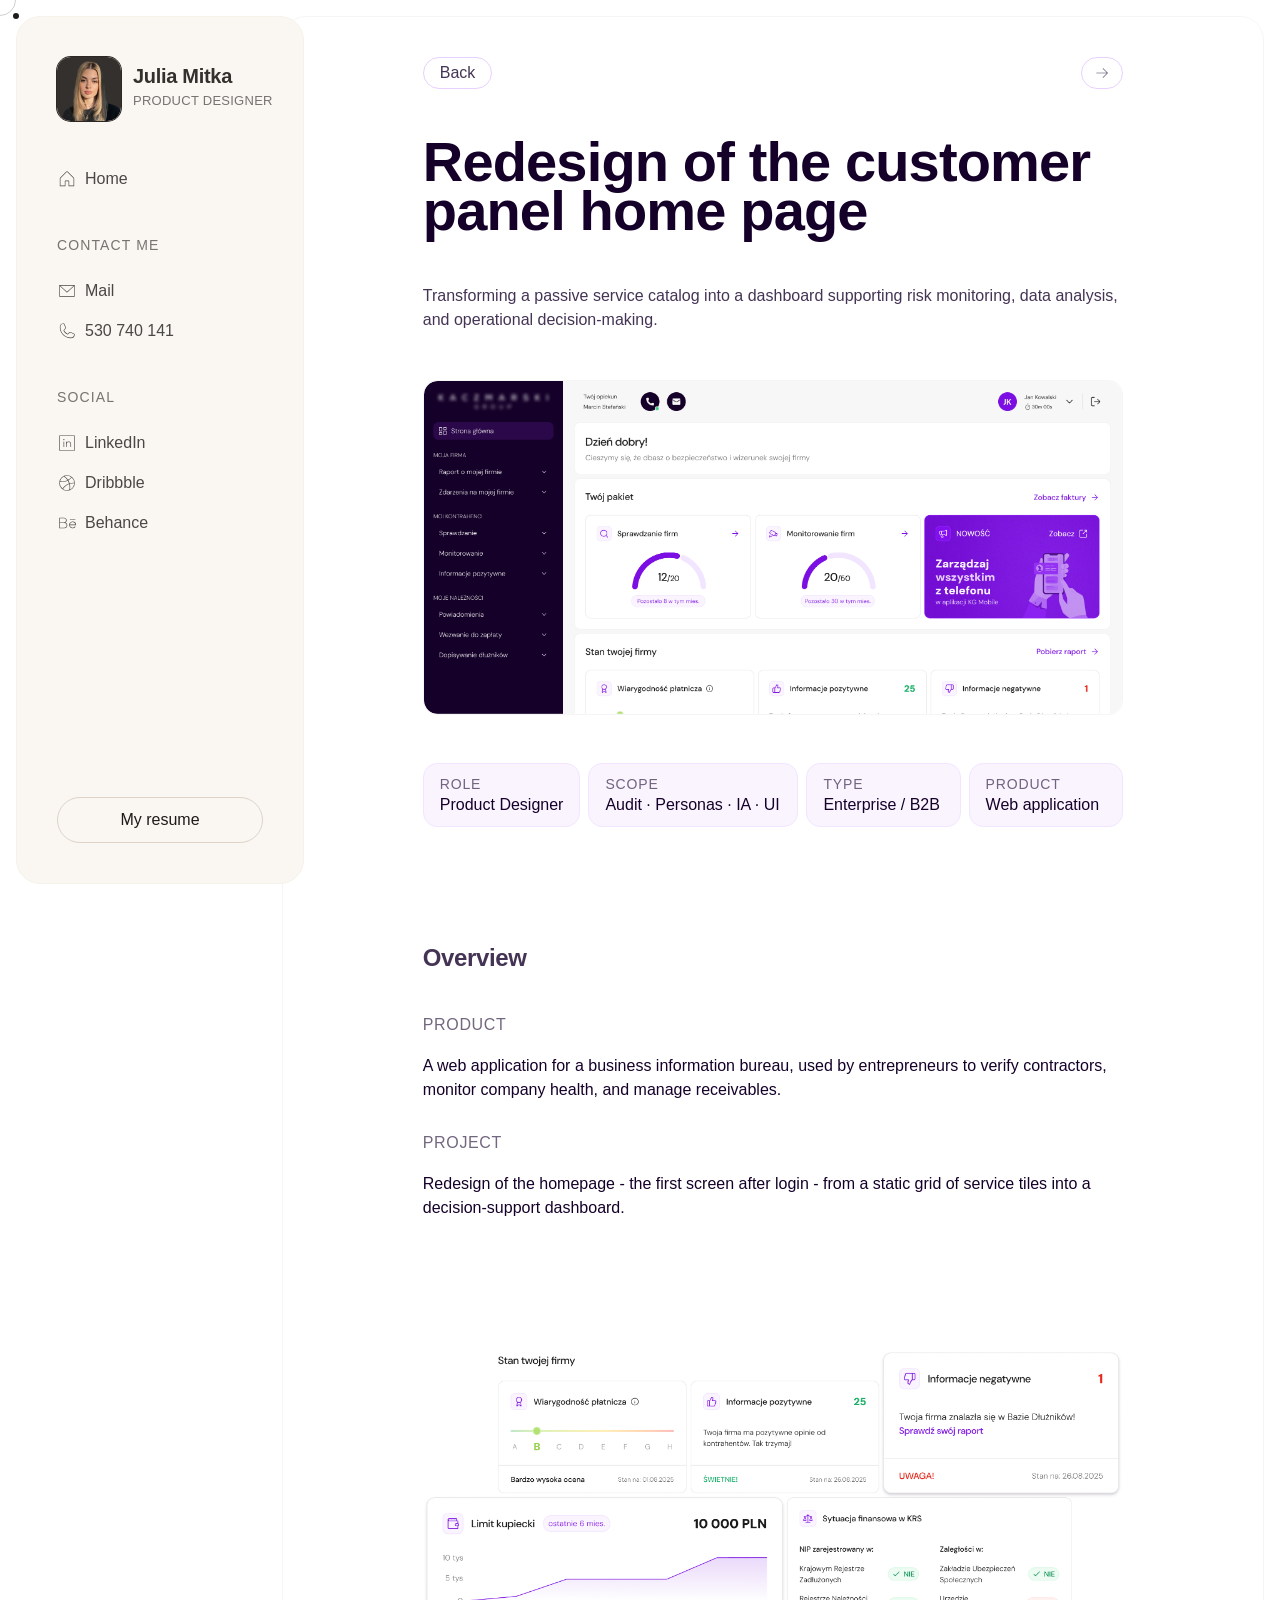
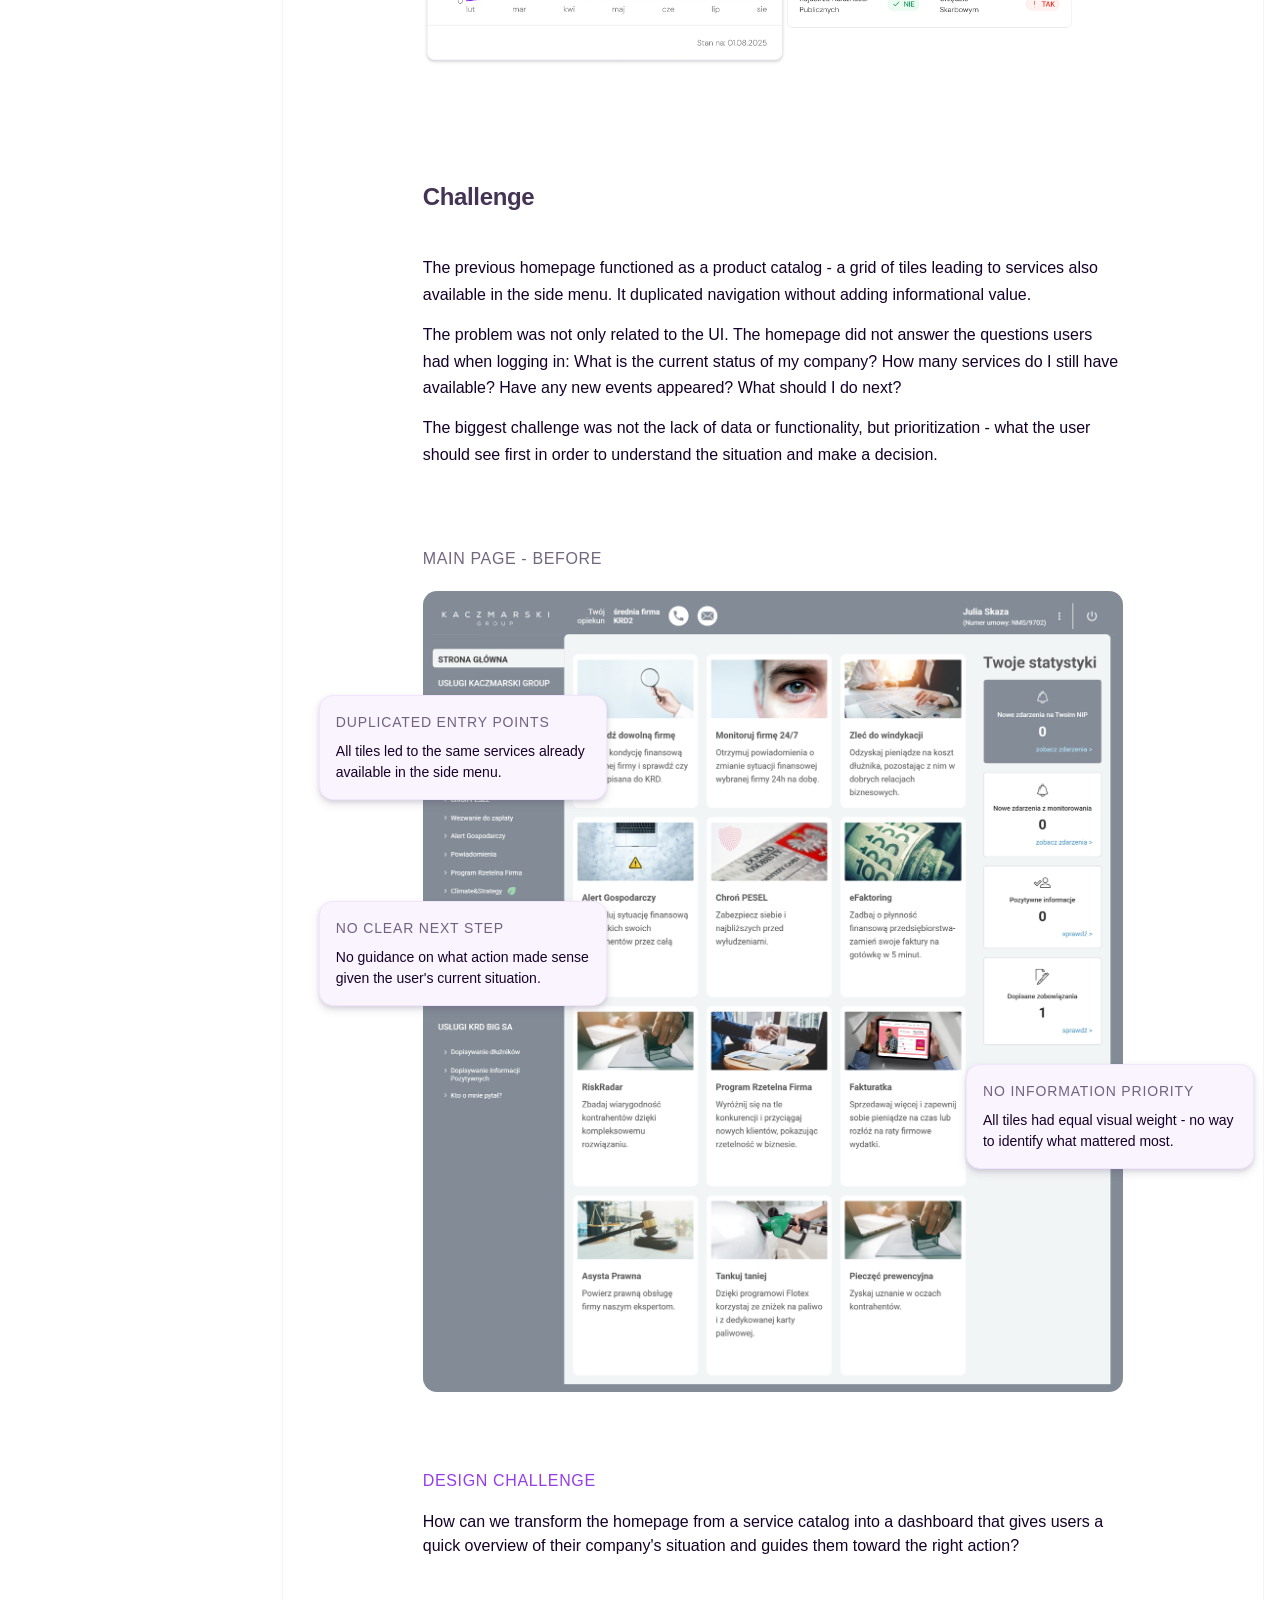
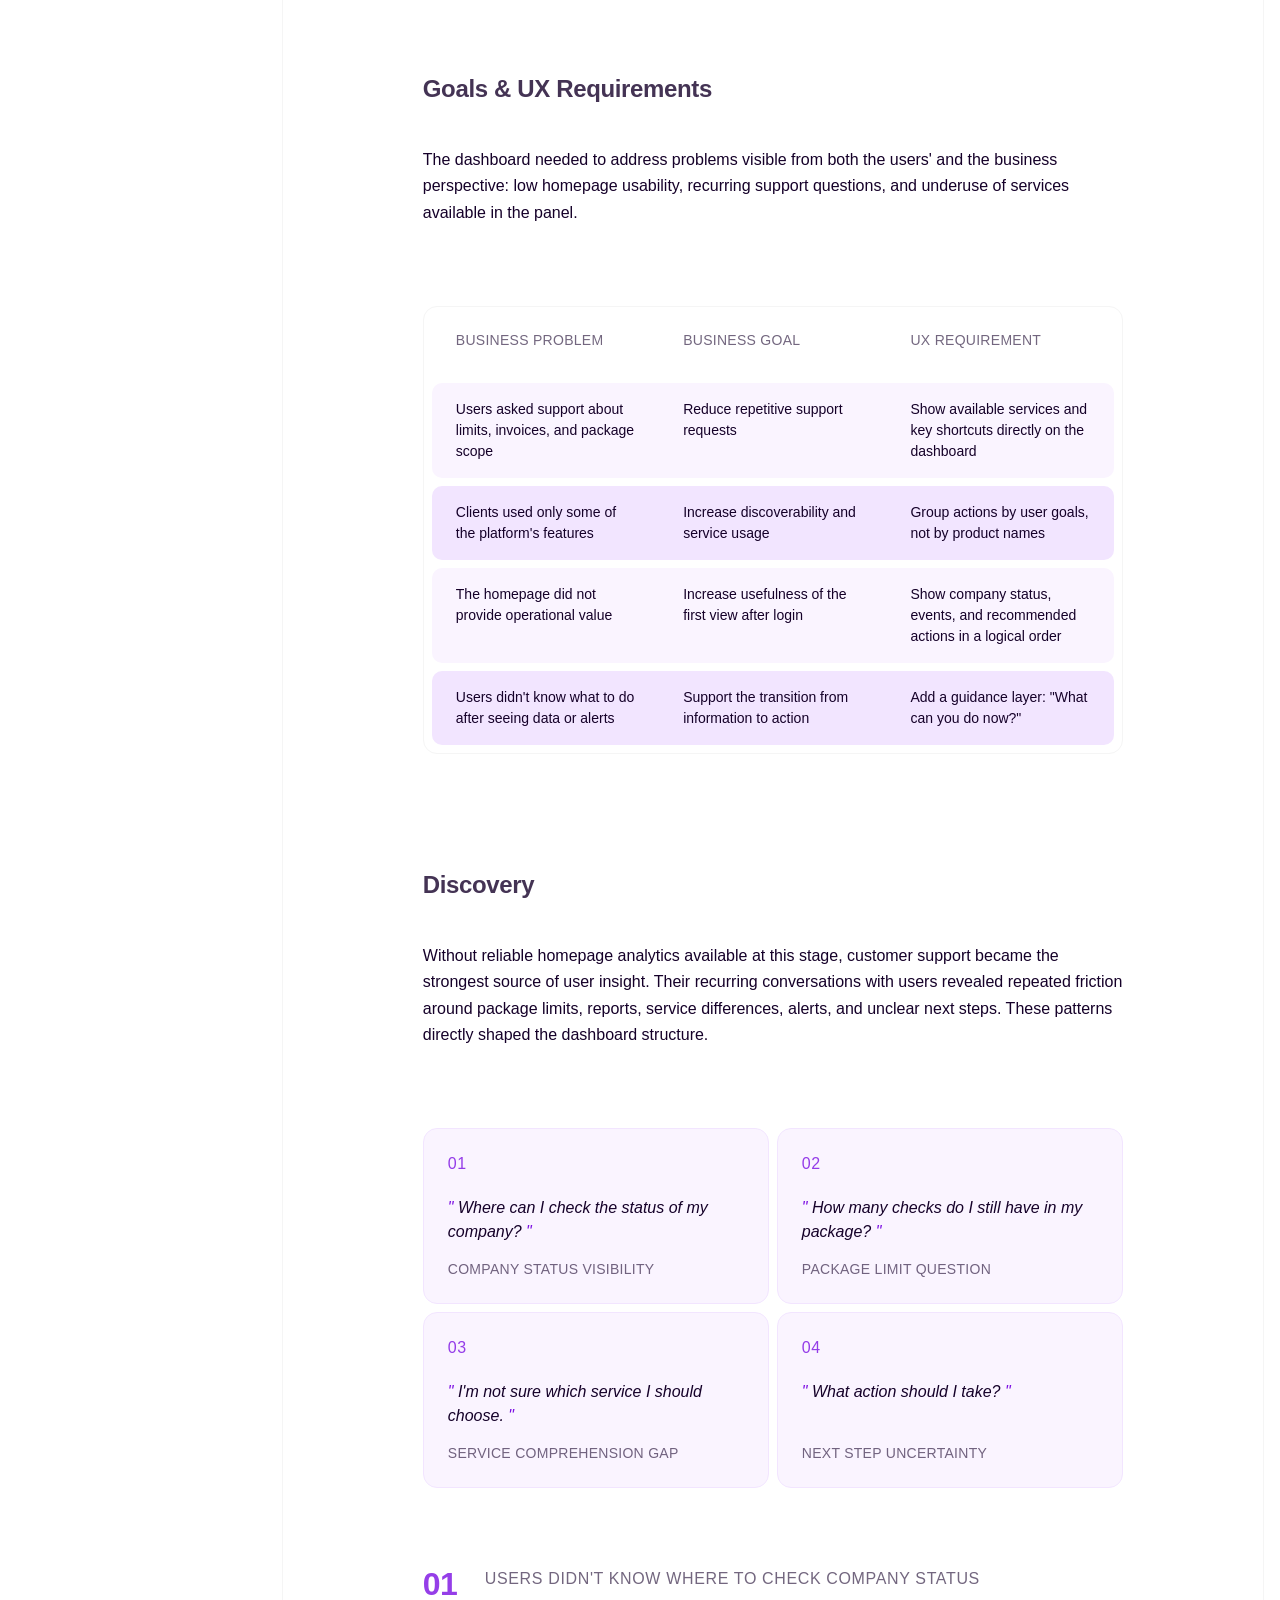
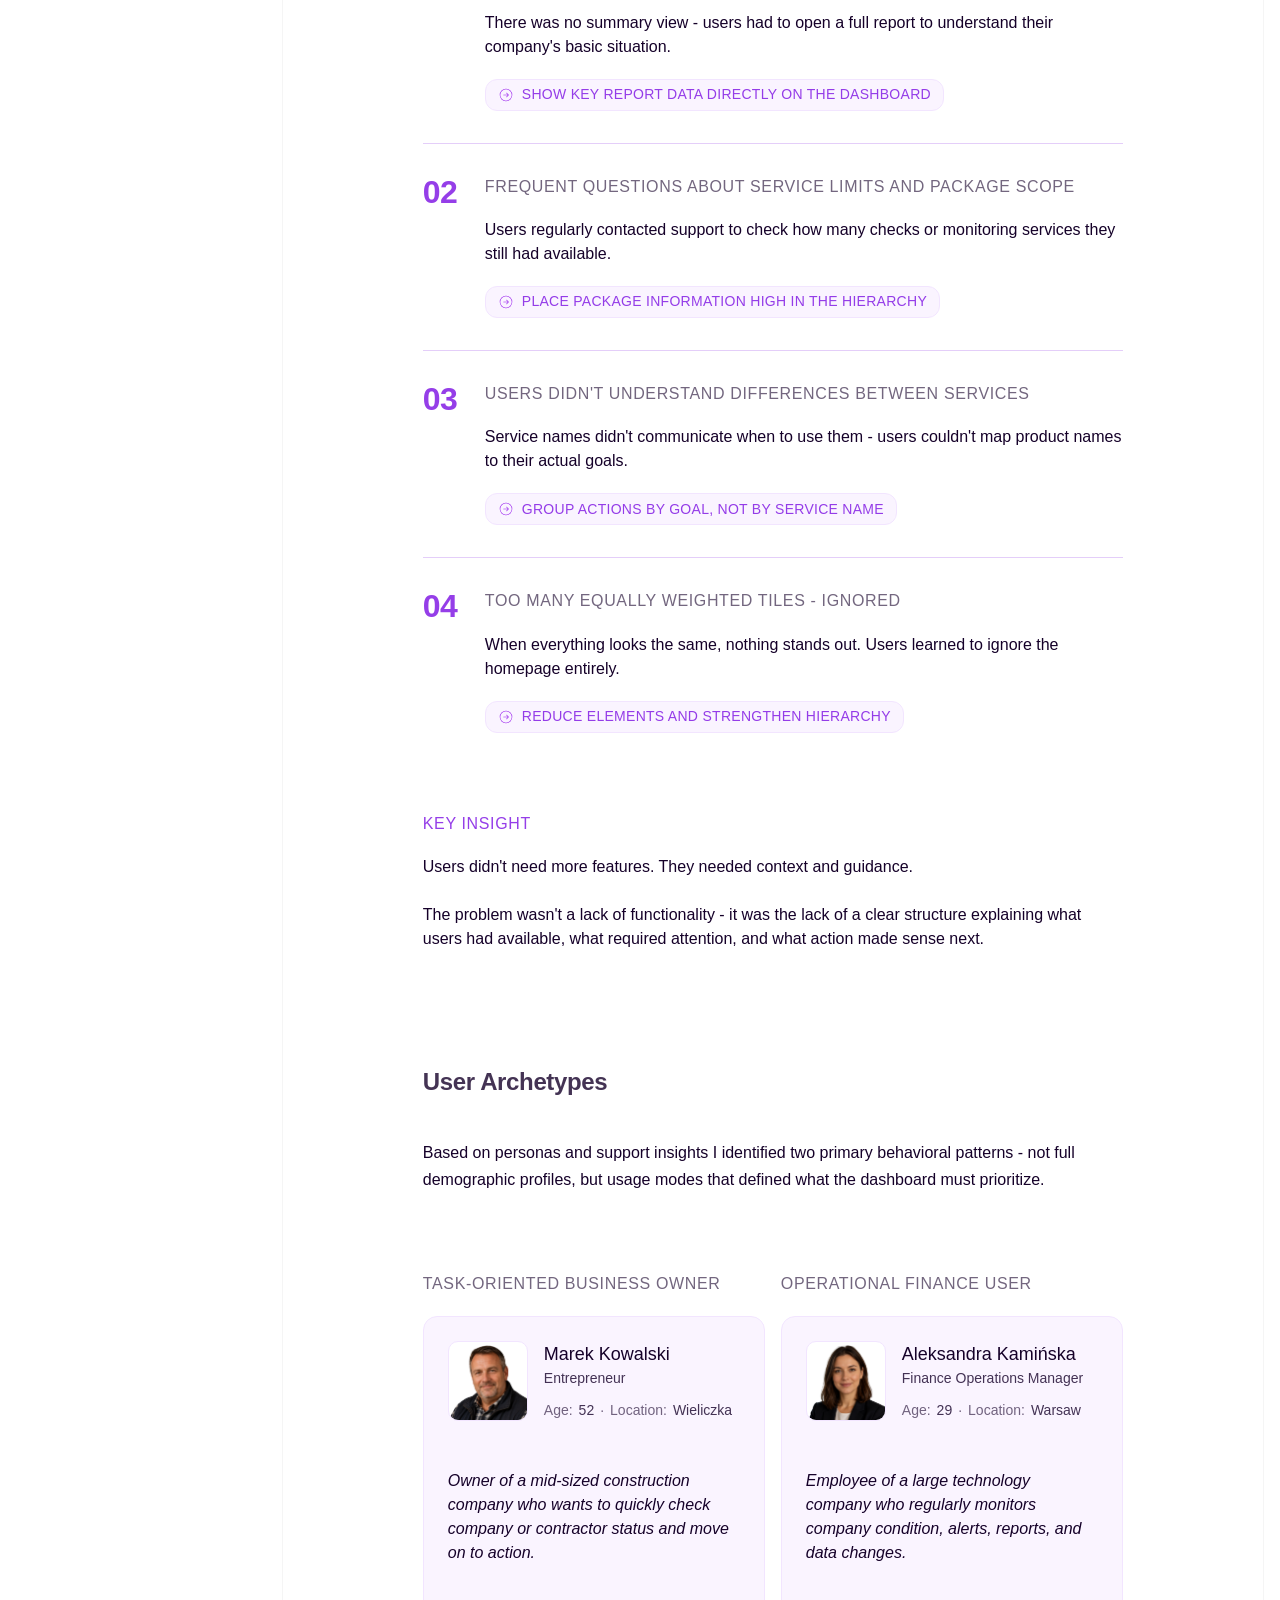
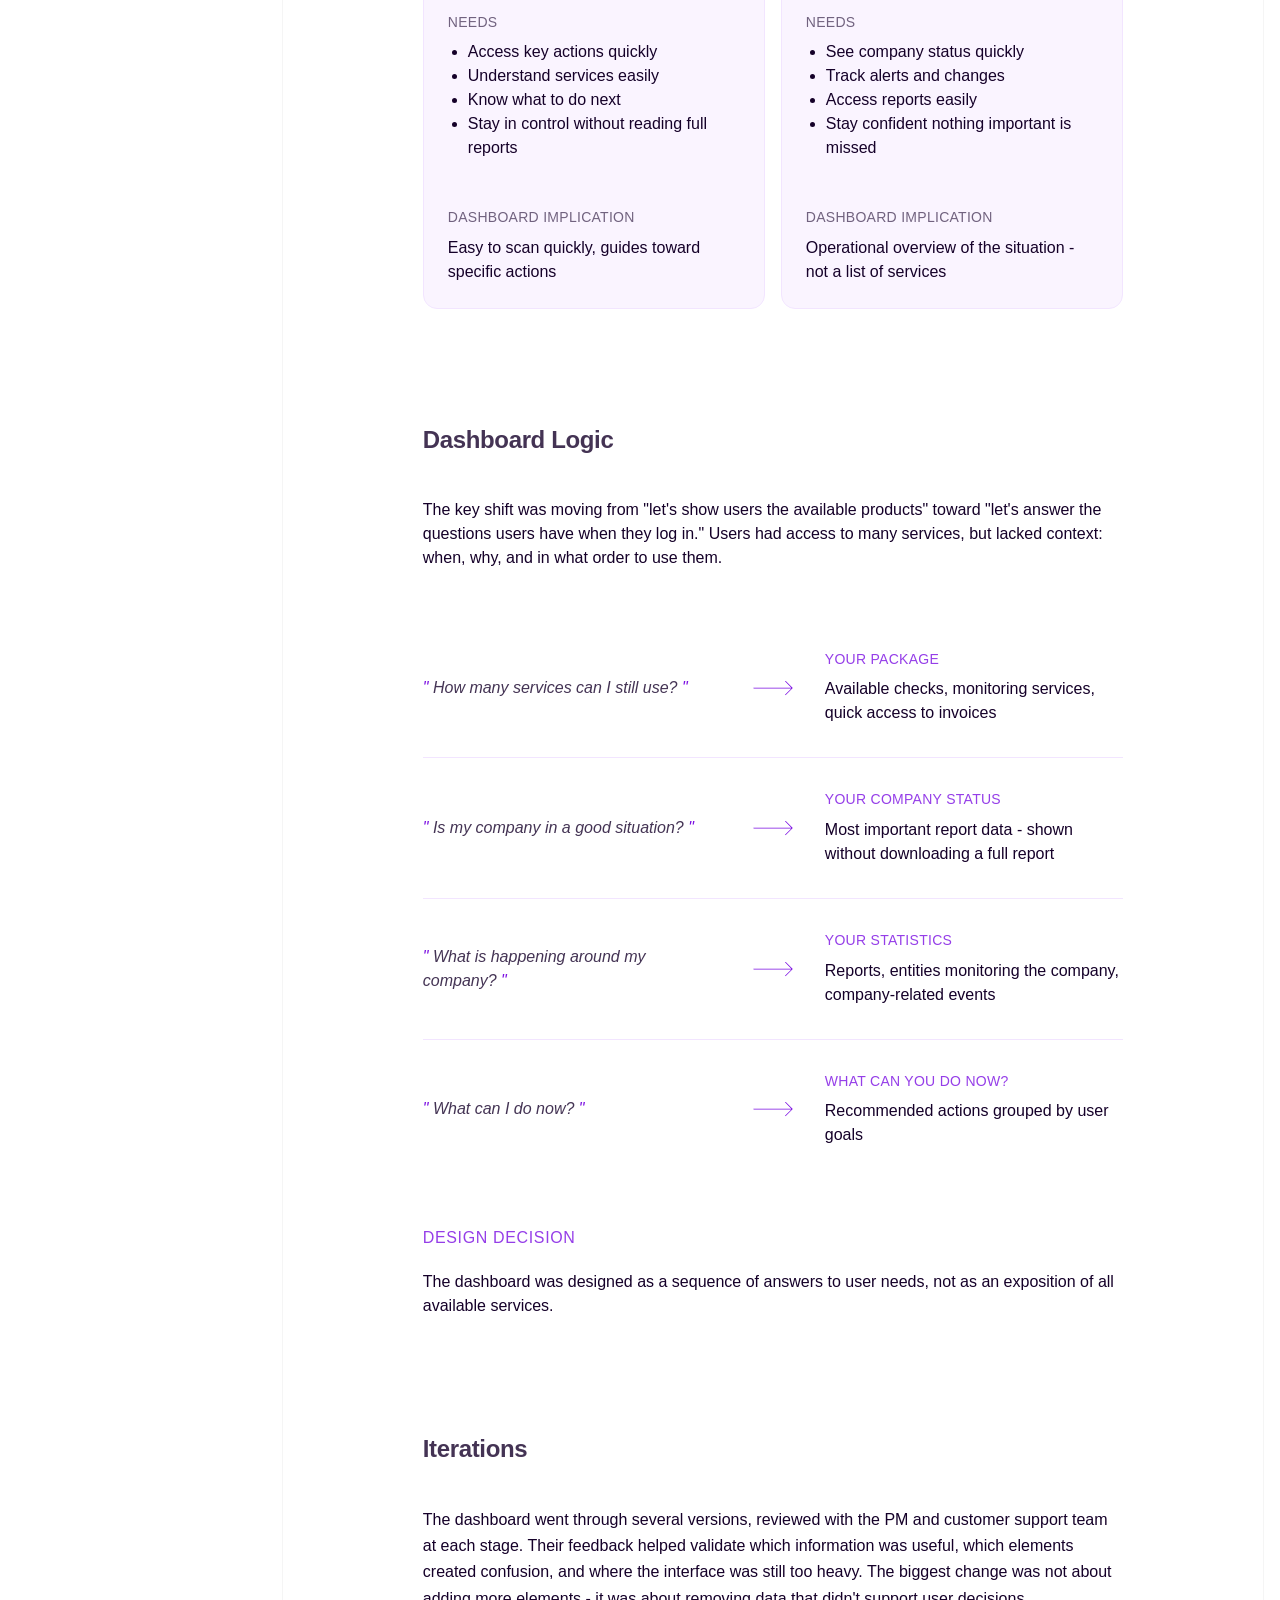
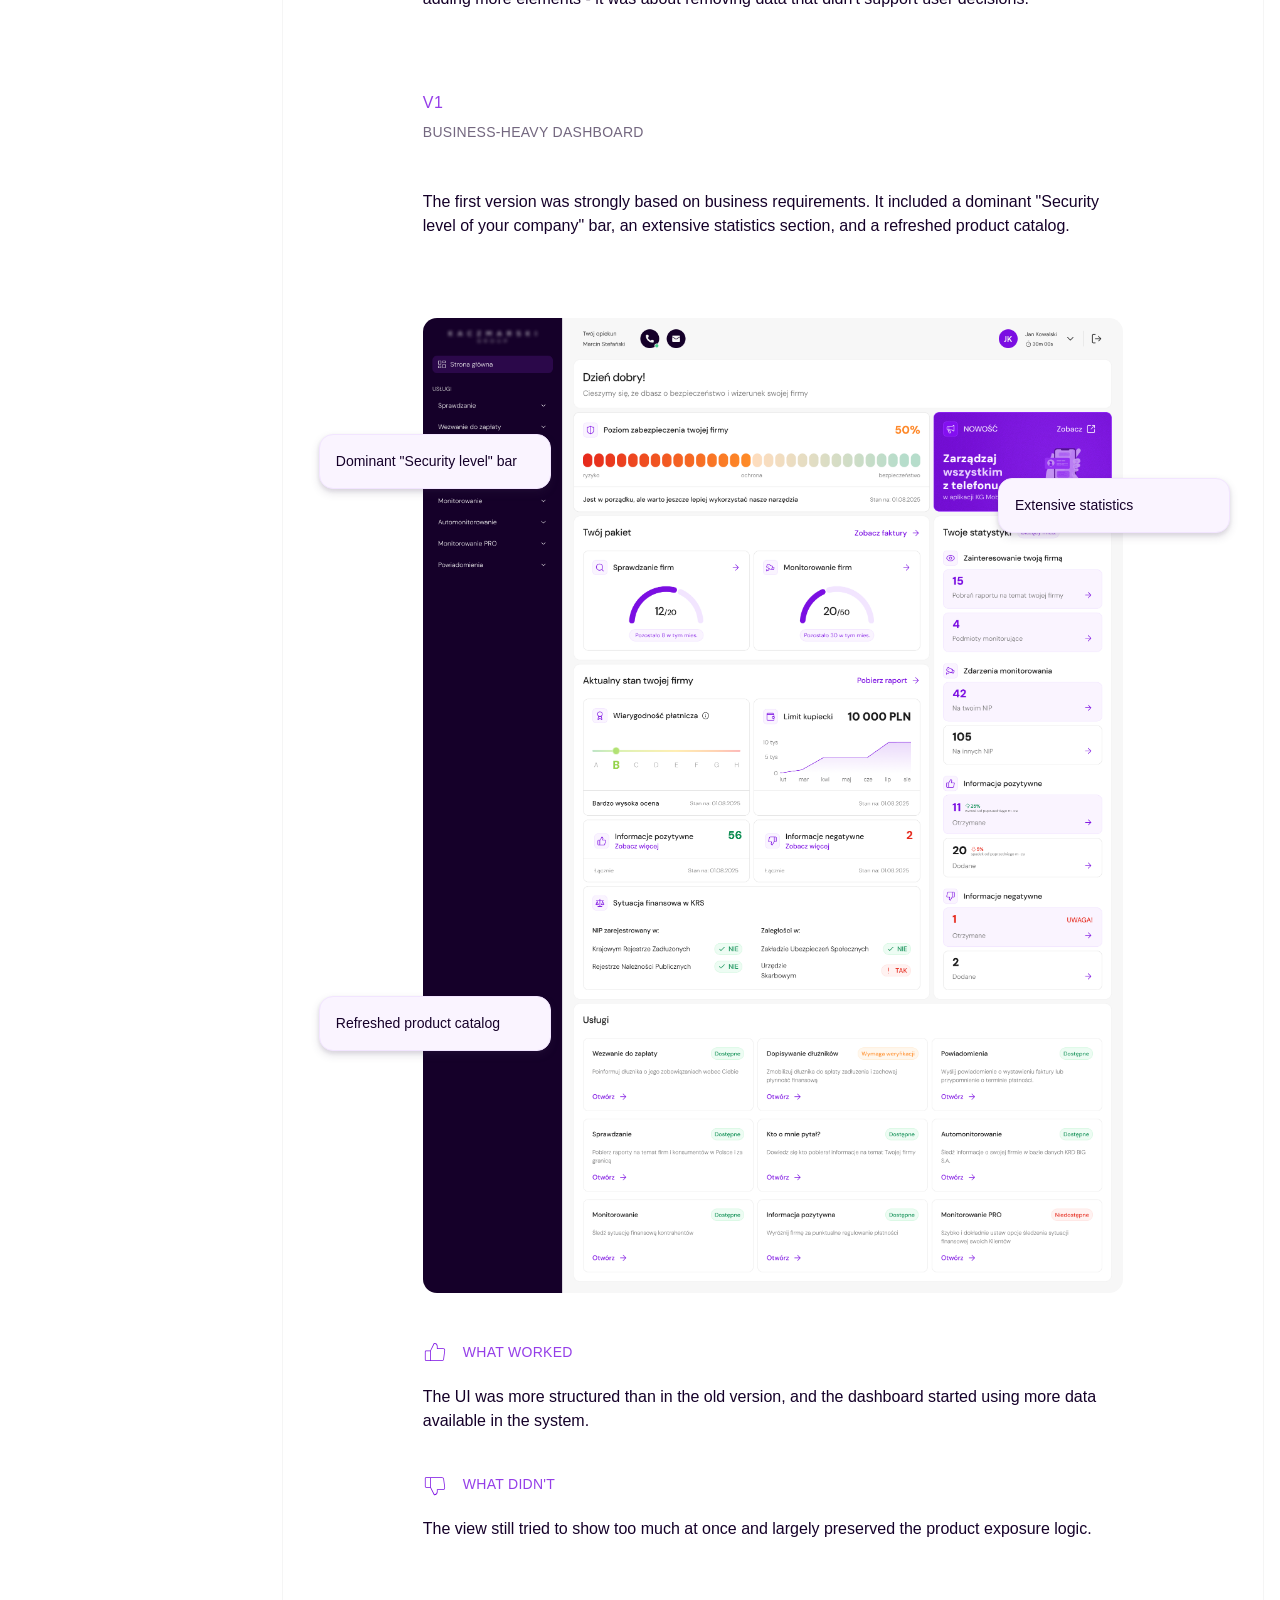
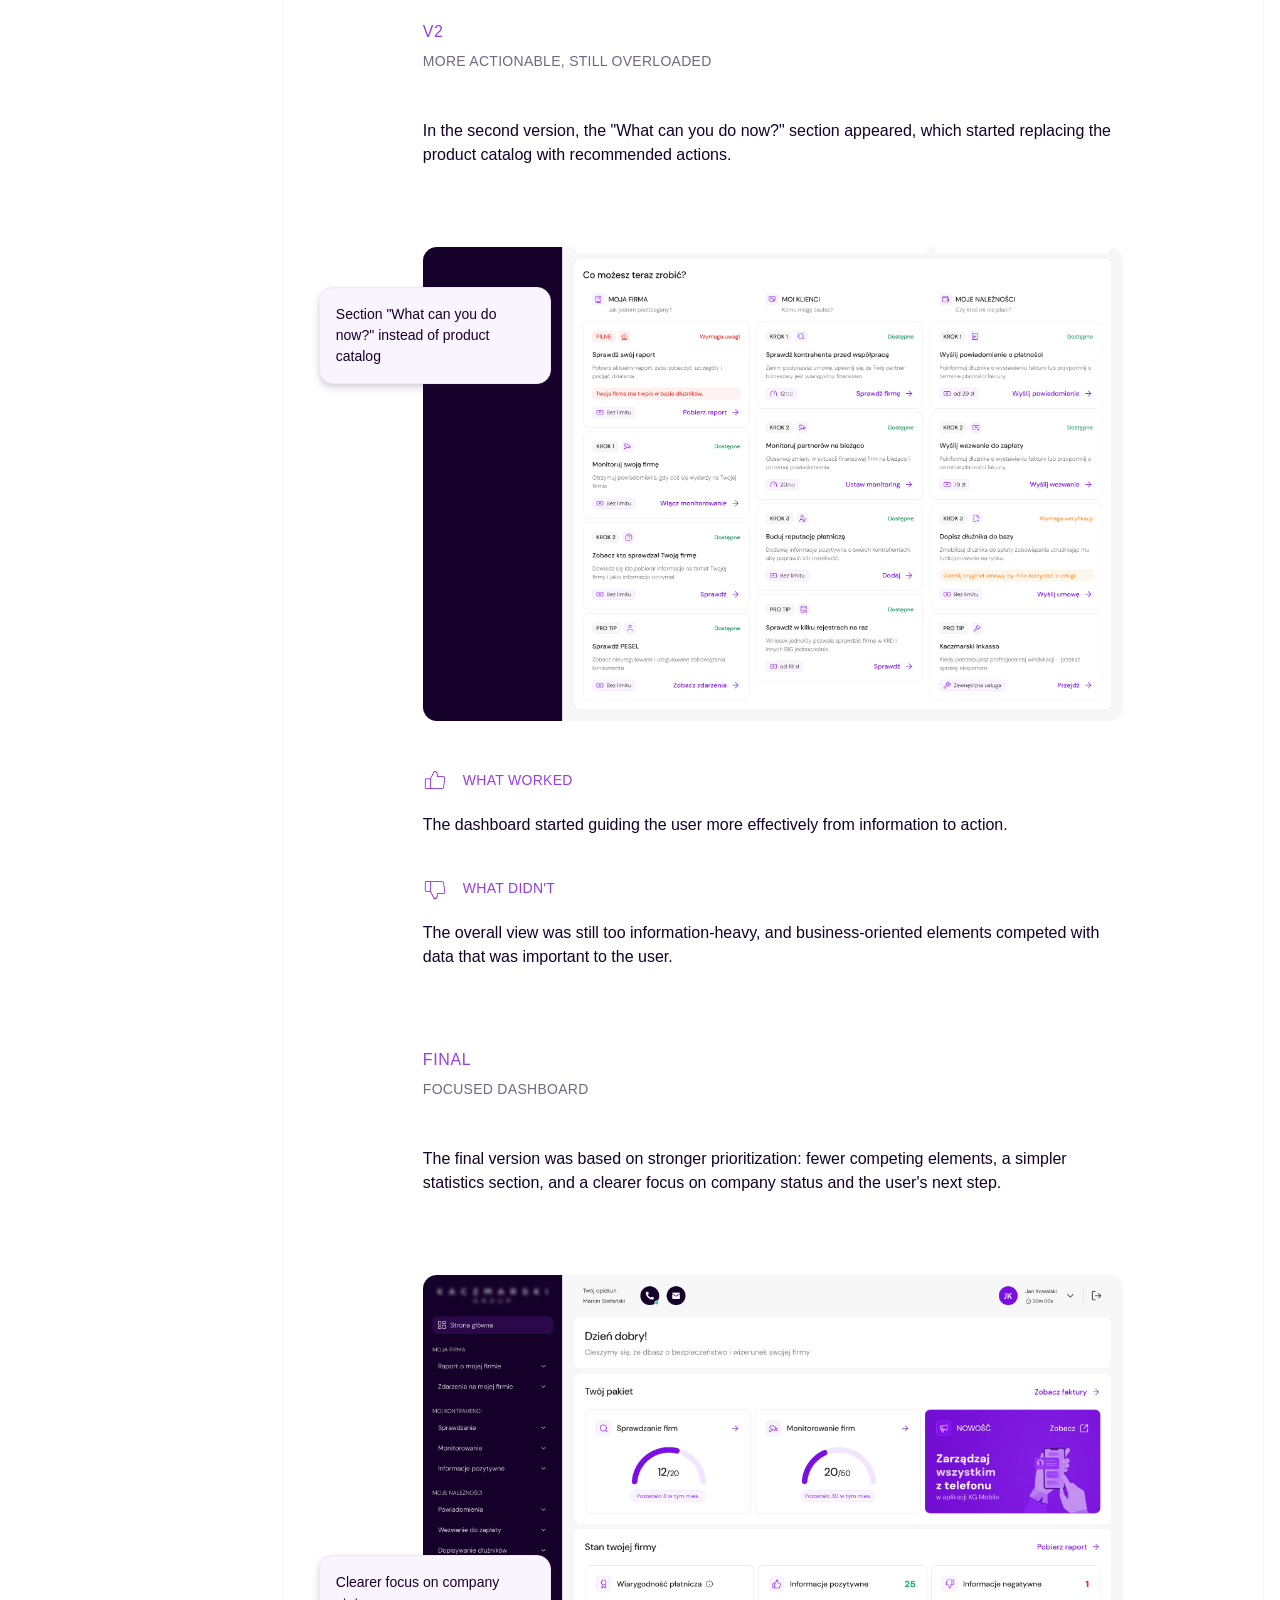
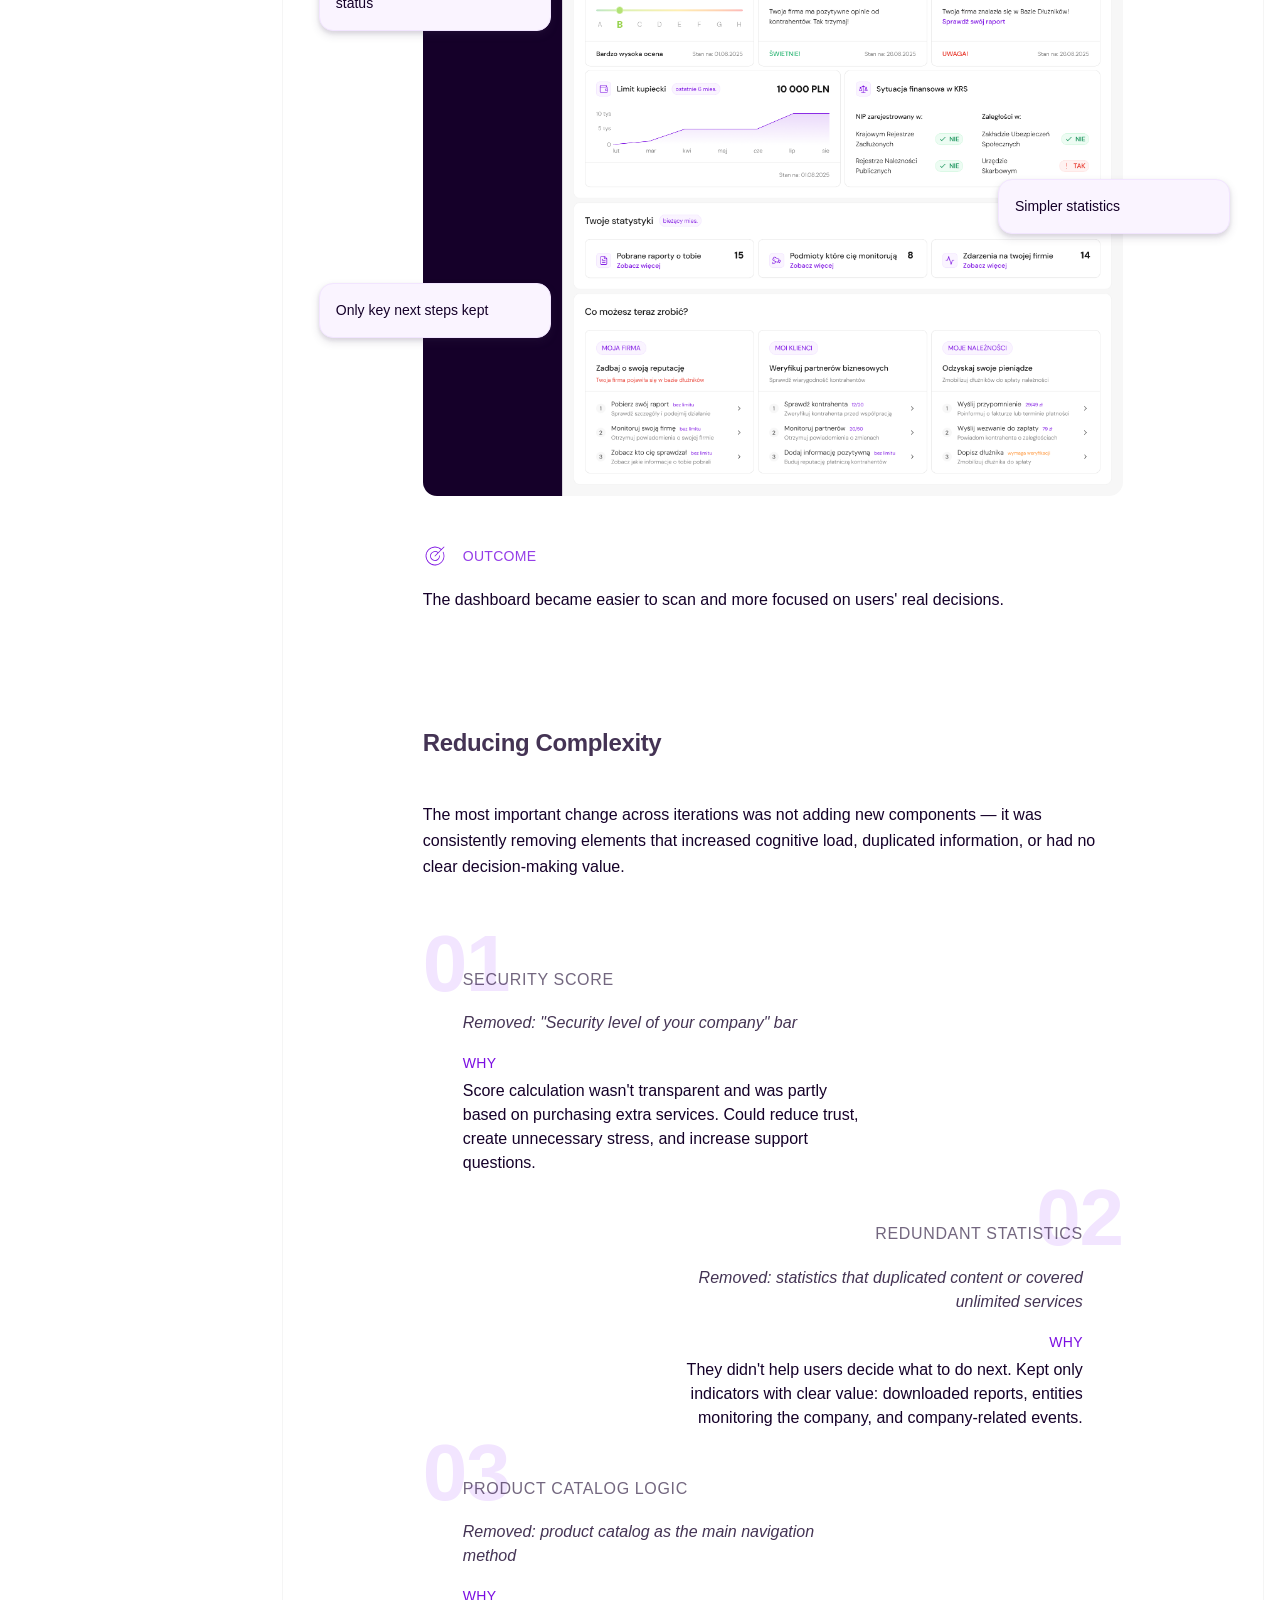
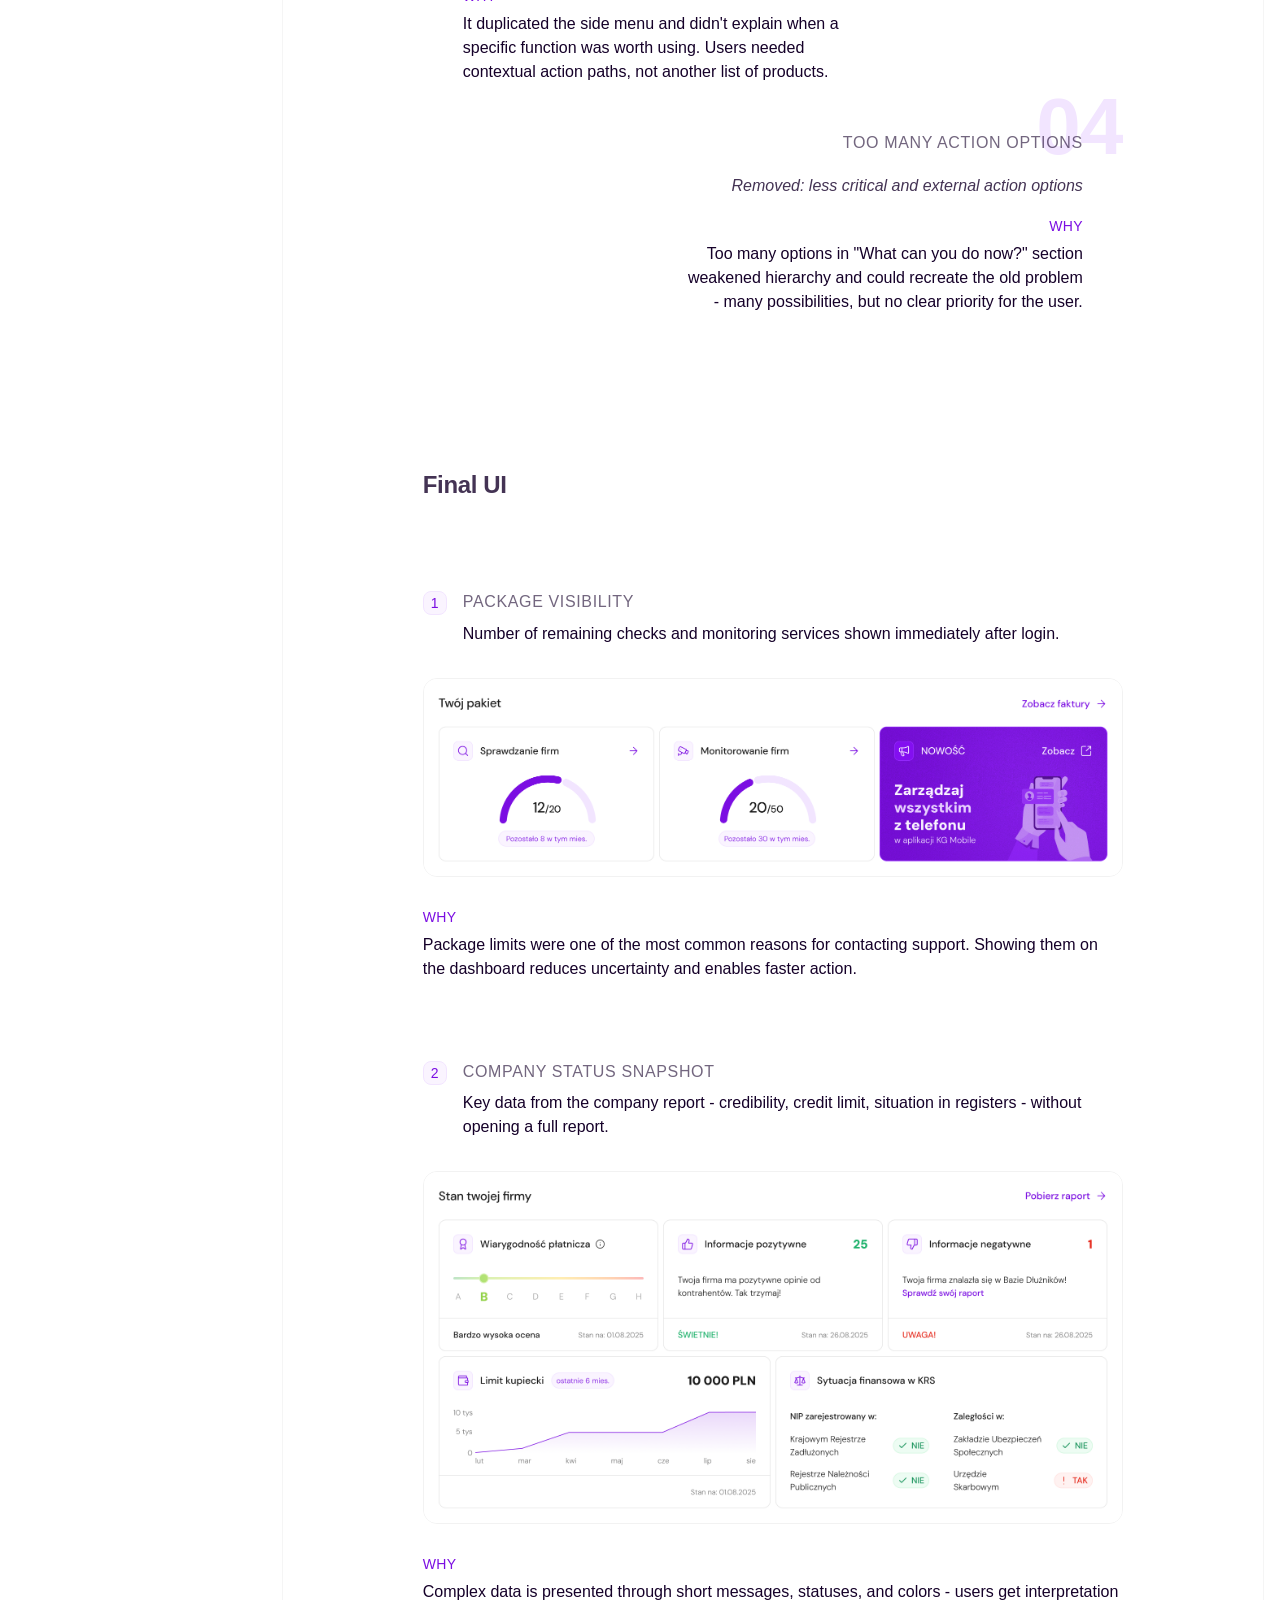
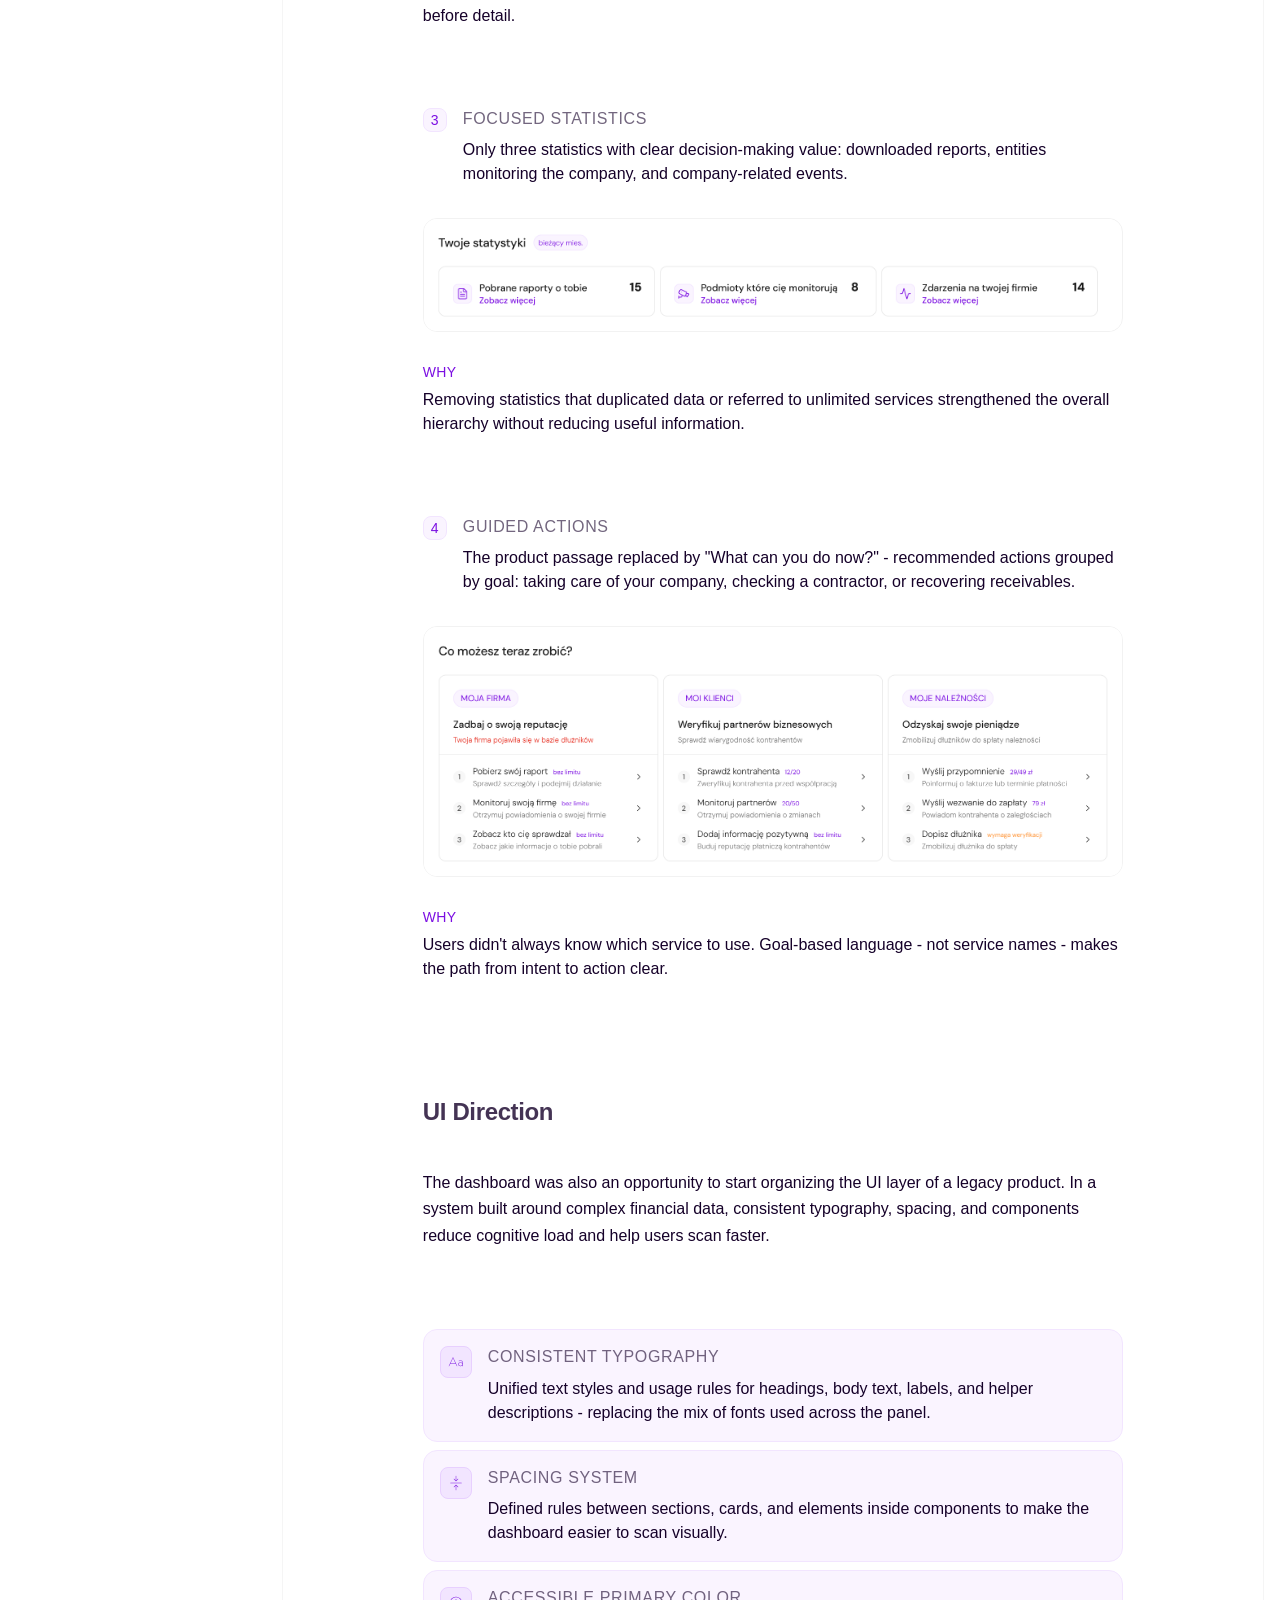
==== commit 2e2a115e: "Rebrand to Product Designer, refresh About/skills, add socials - Update role to Product Designer acr" ====
--- a/case-study-dashboard.html
+++ b/case-study-dashboard.html
@@ -4,7 +4,7 @@
   <meta charset="UTF-8">
   <meta name="viewport" content="width=device-width, initial-scale=1.0">
   <title>Dashboard Redesign - Case Study · Julia Mitka</title>
-  <meta name="description" content="Transforming a product catalog homepage into an actionable business dashboard - UX/UI case study by Julia Mitka.">
+  <meta name="description" content="Transforming a product catalog homepage into an actionable business dashboard - product design case study by Julia Mitka.">
 
   <link rel="stylesheet" href="https://api.fontshare.com/v2/css?f[]=satoshi@900,700,500,400,300&display=swap">
   <link rel="stylesheet" href="https://api.fontshare.com/v2/css?f[]=clash-display@400,500,600,700&display=swap">
@@ -1179,13 +1179,13 @@
       <div class="cs-left-in">
 
         <div class="cs-left-identity">
-          <div class="cs-avatar">
+          <a href="index.html" class="cs-avatar" aria-label="Home">
             <img src="assets/julia.jpg" alt="Julia Mitka"
               onerror="this.style.display='none';this.parentElement.classList.add('cs-avatar--empty')">
-          </div>
+          </a>
           <div class="cs-left-ident">
             <h5 class="cs-left-name">Julia Mitka</h5>
-            <span class="cs-left-role">UX/UI Designer</span>
+            <span class="cs-left-role">Product Designer</span>
           </div>
         </div>
 
@@ -1199,23 +1199,38 @@
         <div class="cs-left-contact">
           <span class="cs-left-label">Contact me</span>
           <div class="cs-left-links">
-            <a href="https://www.linkedin.com/in/julia-mitka" class="cs-left-link" target="_blank" rel="noopener noreferrer">
-              <svg xmlns="http://www.w3.org/2000/svg" width="20" height="20" fill="currentColor" viewBox="0 0 256 256" aria-hidden="true"><path d="M216,28H40A12,12,0,0,0,28,40V216a12,12,0,0,0,12,12H216a12,12,0,0,0,12-12V40A12,12,0,0,0,216,28Zm4,188a4,4,0,0,1-4,4H40a4,4,0,0,1-4-4V40a4,4,0,0,1,4-4H216a4,4,0,0,1,4,4ZM92,112v64a4,4,0,0,1-8,0V112a4,4,0,0,1,8,0Zm88,28v36a4,4,0,0,1-8,0V140a24,24,0,0,0-48,0v36a4,4,0,0,1-8,0V112a4,4,0,0,1,8,0v6.87A32,32,0,0,1,180,140ZM96,84a8,8,0,1,1-8-8A8,8,0,0,1,96,84Z"/></svg>
-              Linkedin
-            </a>
             <a href="mailto:julia.mitka98@gmail.com" class="cs-left-link">
               <svg xmlns="http://www.w3.org/2000/svg" width="20" height="20" fill="currentColor" viewBox="0 0 256 256" aria-hidden="true"><path d="M224,52H32a4,4,0,0,0-4,4V192a12,12,0,0,0,12,12H216a12,12,0,0,0,12-12V56A4,4,0,0,0,224,52Zm-10.28,8L128,138.57,42.28,60ZM216,196H40a4,4,0,0,1-4-4V65.09L125.3,147a4,4,0,0,0,5.4,0L220,65.09V192A4,4,0,0,1,216,196Z"/></svg>
               Mail
             </a>
             <span class="cs-left-link cs-left-link--static">
-              <img src="assets/phone-thin.svg" width="20" height="20" alt="" aria-hidden="true">
+              <svg xmlns="http://www.w3.org/2000/svg" width="20" height="20" fill="currentColor" viewBox="0 0 256 256" aria-hidden="true"><path d="M220.78,162.13,173.56,141A12,12,0,0,0,162.18,142a3.37,3.37,0,0,0-.38.28L137,163.42a3.93,3.93,0,0,1-3.7.21c-16.24-7.84-33.05-24.52-40.89-40.57a3.9,3.9,0,0,1,.18-3.69l21.2-25.21c.1-.12.19-.25.28-.38a12,12,0,0,0,1-11.36L93.9,35.28a12,12,0,0,0-12.48-7.19A52.25,52.25,0,0,0,36,80c0,77.2,62.8,140,140,140a52.25,52.25,0,0,0,51.91-45.42A12,12,0,0,0,220.78,162.13ZM220,173.58A44.23,44.23,0,0,1,176,212C103.22,212,44,152.78,44,80A44.23,44.23,0,0,1,82.42,36a3.87,3.87,0,0,1,.48,0,4,4,0,0,1,3.67,2.49l21.11,47.14a4,4,0,0,1-.23,3.6l-21.19,25.2c-.1.13-.2.25-.29.39a12,12,0,0,0-.78,11.75c8.69,17.79,26.61,35.58,44.6,44.27a12,12,0,0,0,11.79-.87l.37-.28,24.83-21.12a3.93,3.93,0,0,1,3.57-.27l47.21,21.16A4,4,0,0,1,220,173.58Z"/></svg>
               530 740 141
             </span>
           </div>
         </div>
 
+        <!-- Social -->
+        <div class="cs-left-contact">
+          <span class="cs-left-label">Social</span>
+          <div class="cs-left-links">
+            <a href="https://www.linkedin.com/in/julia-mitka" class="cs-left-link" target="_blank" rel="noopener noreferrer">
+              <svg xmlns="http://www.w3.org/2000/svg" width="20" height="20" fill="currentColor" viewBox="0 0 256 256" aria-hidden="true"><path d="M216,28H40A12,12,0,0,0,28,40V216a12,12,0,0,0,12,12H216a12,12,0,0,0,12-12V40A12,12,0,0,0,216,28Zm4,188a4,4,0,0,1-4,4H40a4,4,0,0,1-4-4V40a4,4,0,0,1,4-4H216a4,4,0,0,1,4,4ZM92,112v64a4,4,0,0,1-8,0V112a4,4,0,0,1,8,0Zm88,28v36a4,4,0,0,1-8,0V140a24,24,0,0,0-48,0v36a4,4,0,0,1-8,0V112a4,4,0,0,1,8,0v6.87A32,32,0,0,1,180,140ZM96,84a8,8,0,1,1-8-8A8,8,0,0,1,96,84Z"/></svg>
+              LinkedIn
+            </a>
+            <a href="https://dribbble.com/julia-mitka98" class="cs-left-link" target="_blank" rel="noopener noreferrer">
+              <svg xmlns="http://www.w3.org/2000/svg" width="20" height="20" fill="currentColor" viewBox="0 0 256 256" aria-hidden="true"><path d="M128,28A100,100,0,1,0,228,128,100.11,100.11,0,0,0,128,28Zm91.92,96.43C216,124.15,212,124,208,124a164.4,164.4,0,0,0-46.55,6.74A163.48,163.48,0,0,0,146.61,97c-.49-.82-1-1.64-1.5-2.46A164,164,0,0,0,188.5,58.75,91.8,91.8,0,0,1,219.92,124.43ZM182.25,53.75a156.23,156.23,0,0,1-41.46,34.08,165,165,0,0,0-46.3-45.51,91.86,91.86,0,0,1,87.76,11.43ZM85.78,46.28a157,157,0,0,1,47.9,45.34A155.67,155.67,0,0,1,64,108a157.47,157.47,0,0,1-25.33-2A92.35,92.35,0,0,1,85.78,46.28ZM36,128a92.34,92.34,0,0,1,1.1-14.2A165.6,165.6,0,0,0,64,116a163.6,163.6,0,0,0,74.05-17.62c.55.9,1.11,1.79,1.64,2.7a155.15,155.15,0,0,1,14.14,32.11,162.7,162.7,0,0,0-27.59,12.61A164.94,164.94,0,0,0,70,199.36,91.84,91.84,0,0,1,36,128Zm40.44,76.16a157.08,157.08,0,0,1,53.8-51.43A153.87,153.87,0,0,1,156,140.91a156.32,156.32,0,0,1,4.9,38.78,157,157,0,0,1-4.11,35.69,91.94,91.94,0,0,1-80.37-11.22Zm89.3,7.74a165.24,165.24,0,0,0,3.18-32.21,164.26,164.26,0,0,0-5.28-41.26A156.44,156.44,0,0,1,208,132c4,0,7.94.15,11.88.45A92.17,92.17,0,0,1,165.74,211.9Z"/></svg>
+              Dribbble
+            </a>
+            <a href="https://www.behance.net/juliamitka" class="cs-left-link" target="_blank" rel="noopener noreferrer">
+              <svg xmlns="http://www.w3.org/2000/svg" width="20" height="20" fill="currentColor" viewBox="0 0 256 256" aria-hidden="true"><path d="M108.16,122.74A34,34,0,0,0,90,60H32a4,4,0,0,0-4,4V192a4,4,0,0,0,4,4H94a38,38,0,0,0,14.16-73.26ZM36,68H90a26,26,0,0,1,0,52H36ZM94,188H36V128H94a30,30,0,0,1,0,60ZM164,80a4,4,0,0,1,4-4h64a4,4,0,0,1,0,8H168A4,4,0,0,1,164,80Zm36,28a44,44,0,1,0,35.2,70.41,4,4,0,0,0-6.4-4.81A36,36,0,0,1,164.22,156H240a4,4,0,0,0,4-4A44.05,44.05,0,0,0,200,108Zm-35.78,40a36,36,0,0,1,71.56,0Z"/></svg>
+              Behance
+            </a>
+          </div>
+        </div>
+
         <div class="cs-left-resume">
-          <a href="assets/cv-julia-mitka.pdf?v=20260803" class="cs-left-resume-btn" target="_blank" rel="noopener noreferrer">My resume</a>
+          <a href="assets/cv-julia-mitka.pdf?v=20261004" class="cs-left-resume-btn" target="_blank" rel="noopener noreferrer">My resume</a>
         </div>
 
       </div>
@@ -1248,7 +1263,7 @@
           <div class="cs-chips reveal">
             <div class="cs-chip">
               <span class="cs-chip-label">Role</span>
-              <span class="cs-chip-val">UX/UI Designer</span>
+              <span class="cs-chip-val">Product Designer</span>
             </div>
             <div class="cs-chip cs-chip--wide">
               <span class="cs-chip-label">Scope</span>
--- a/case-study.css
+++ b/case-study.css
@@ -159,6 +159,9 @@
 }
 
 .cs-avatar {
+  display: block;
+  transition: transform .25s var(--ease-out);
+  cursor: none;
   width: 64px;
   height: 64px;
   border-radius: 14px;
@@ -167,6 +170,7 @@
   flex-shrink: 0;
   overflow: hidden;
 }
+.cs-avatar:hover { transform: translateY(-2px); }
 .cs-avatar img {
   width: 100%; height: 100%;
   object-fit: cover;
@@ -198,11 +202,12 @@
 
 .cs-left-role {
   font-family: var(--font-body);
-  font-size: var(--type-label-s-size);
+  font-size: 0.8125rem; /* 13px */
   font-weight: var(--type-label-s-weight);
   line-height: var(--type-label-s-lh);
-  letter-spacing: 0.08em;
-  text-transform: uppercase;
+  letter-spacing: var(--type-label-s-ls);
+  text-transform: uppercase;
+  white-space: nowrap;
   color: var(--c-label-text);
 }
 
@@ -462,6 +467,7 @@
   font-size: var(--type-text-m-size);
   font-weight: var(--type-text-m-weight);
   color: var(--app-purple-950);
+  white-space: nowrap;
 }
 
 /* ============================================================
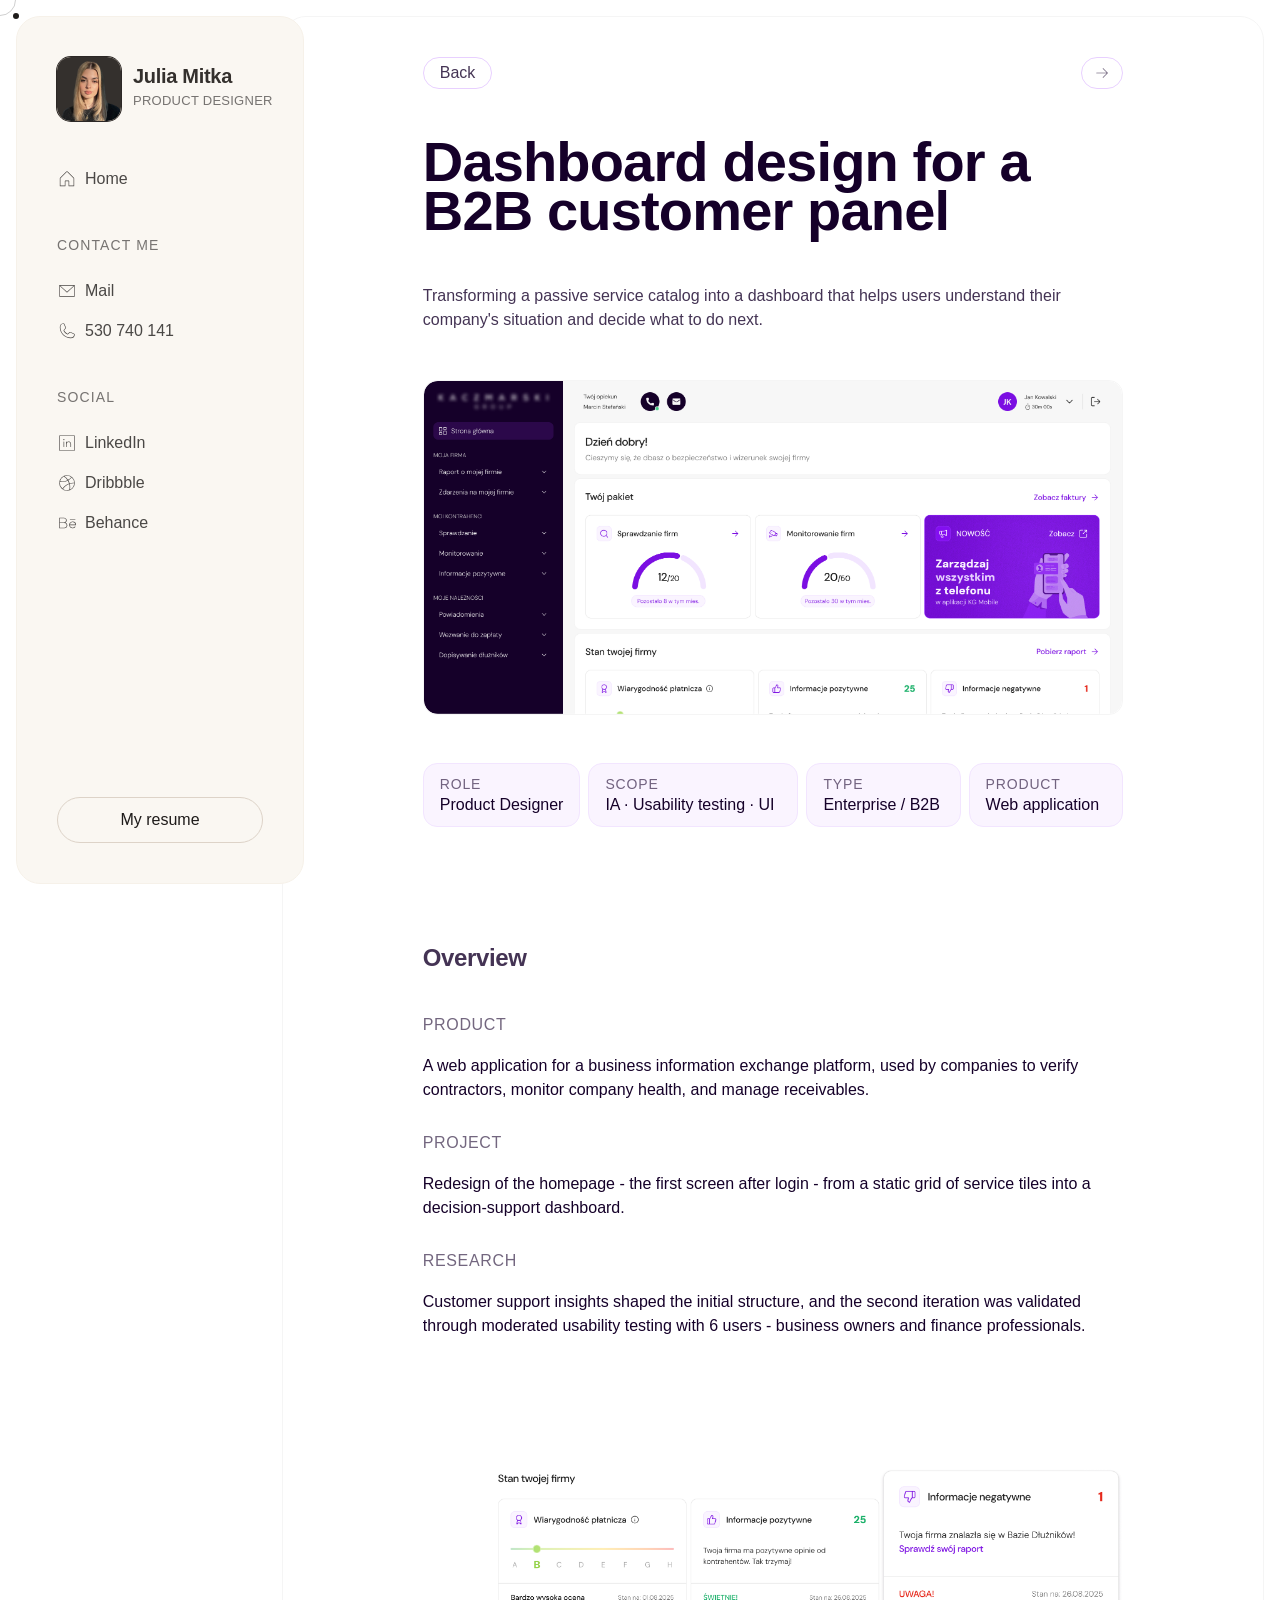
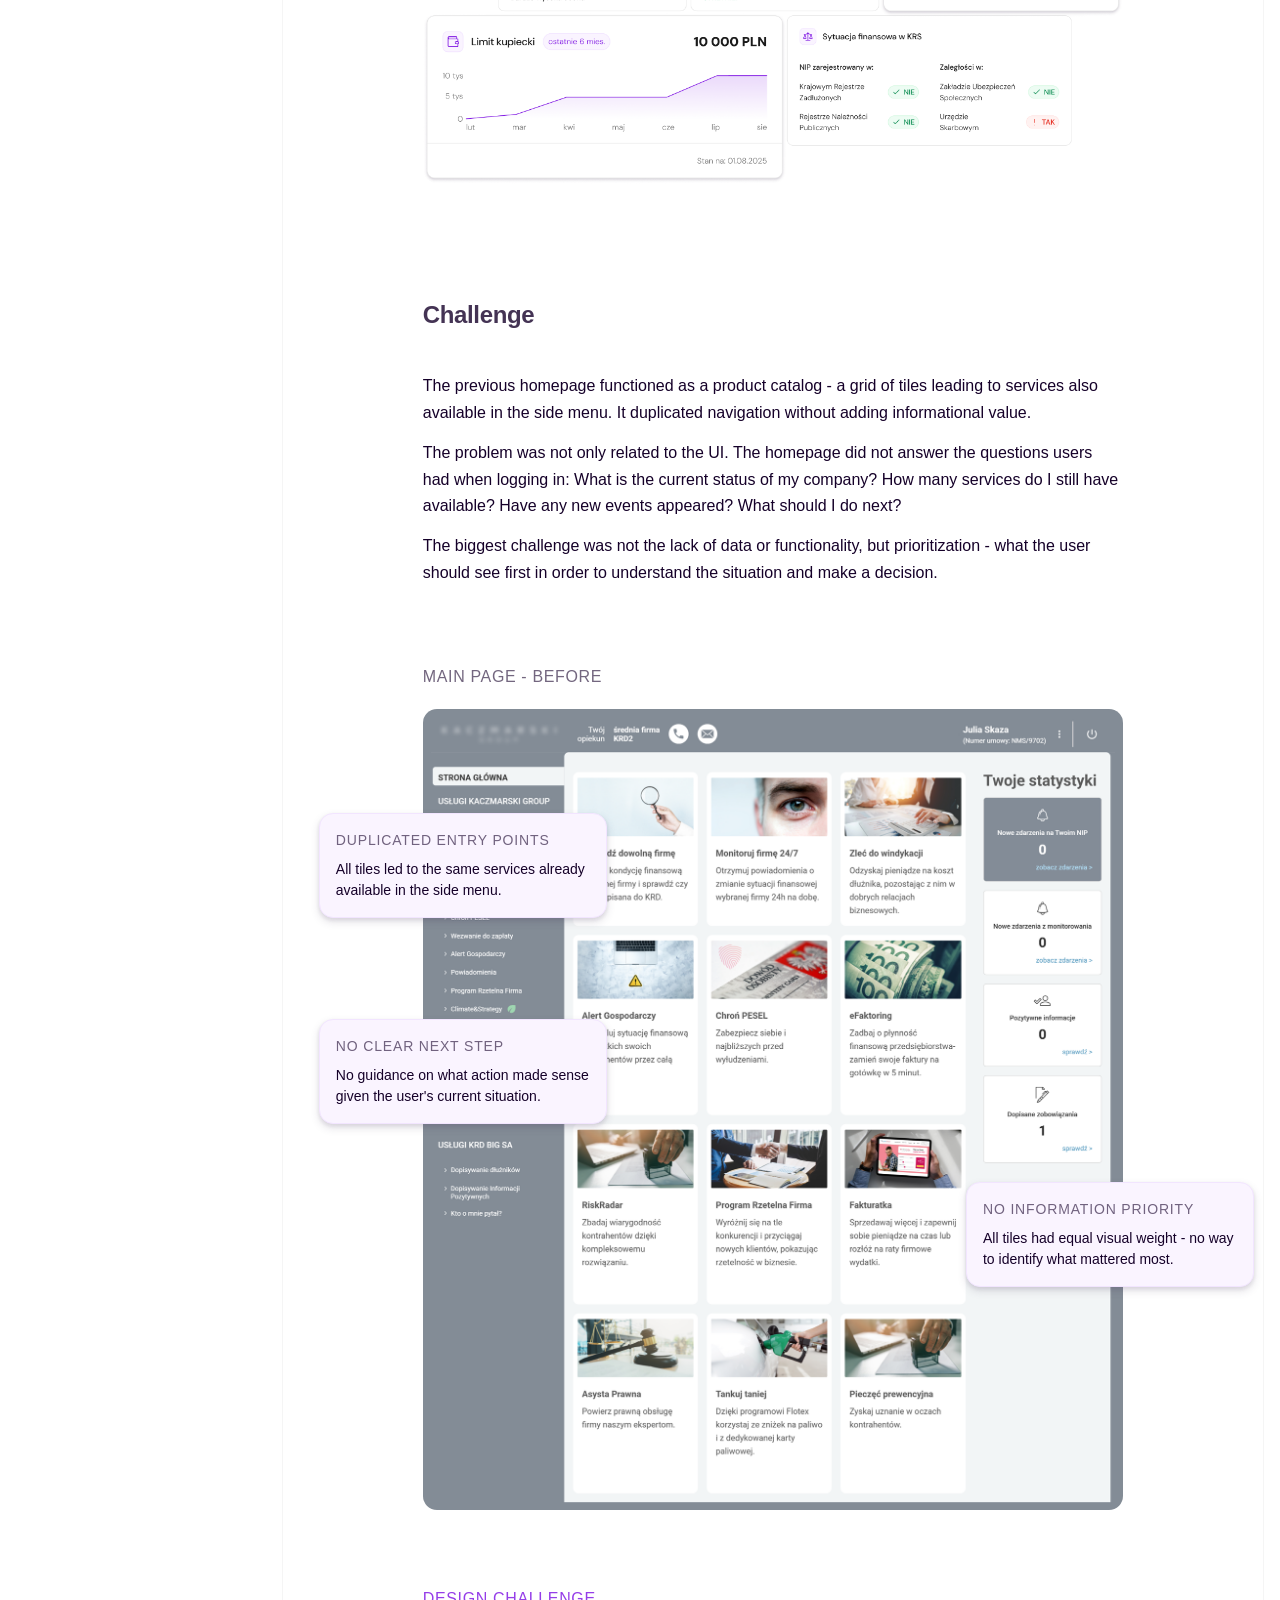
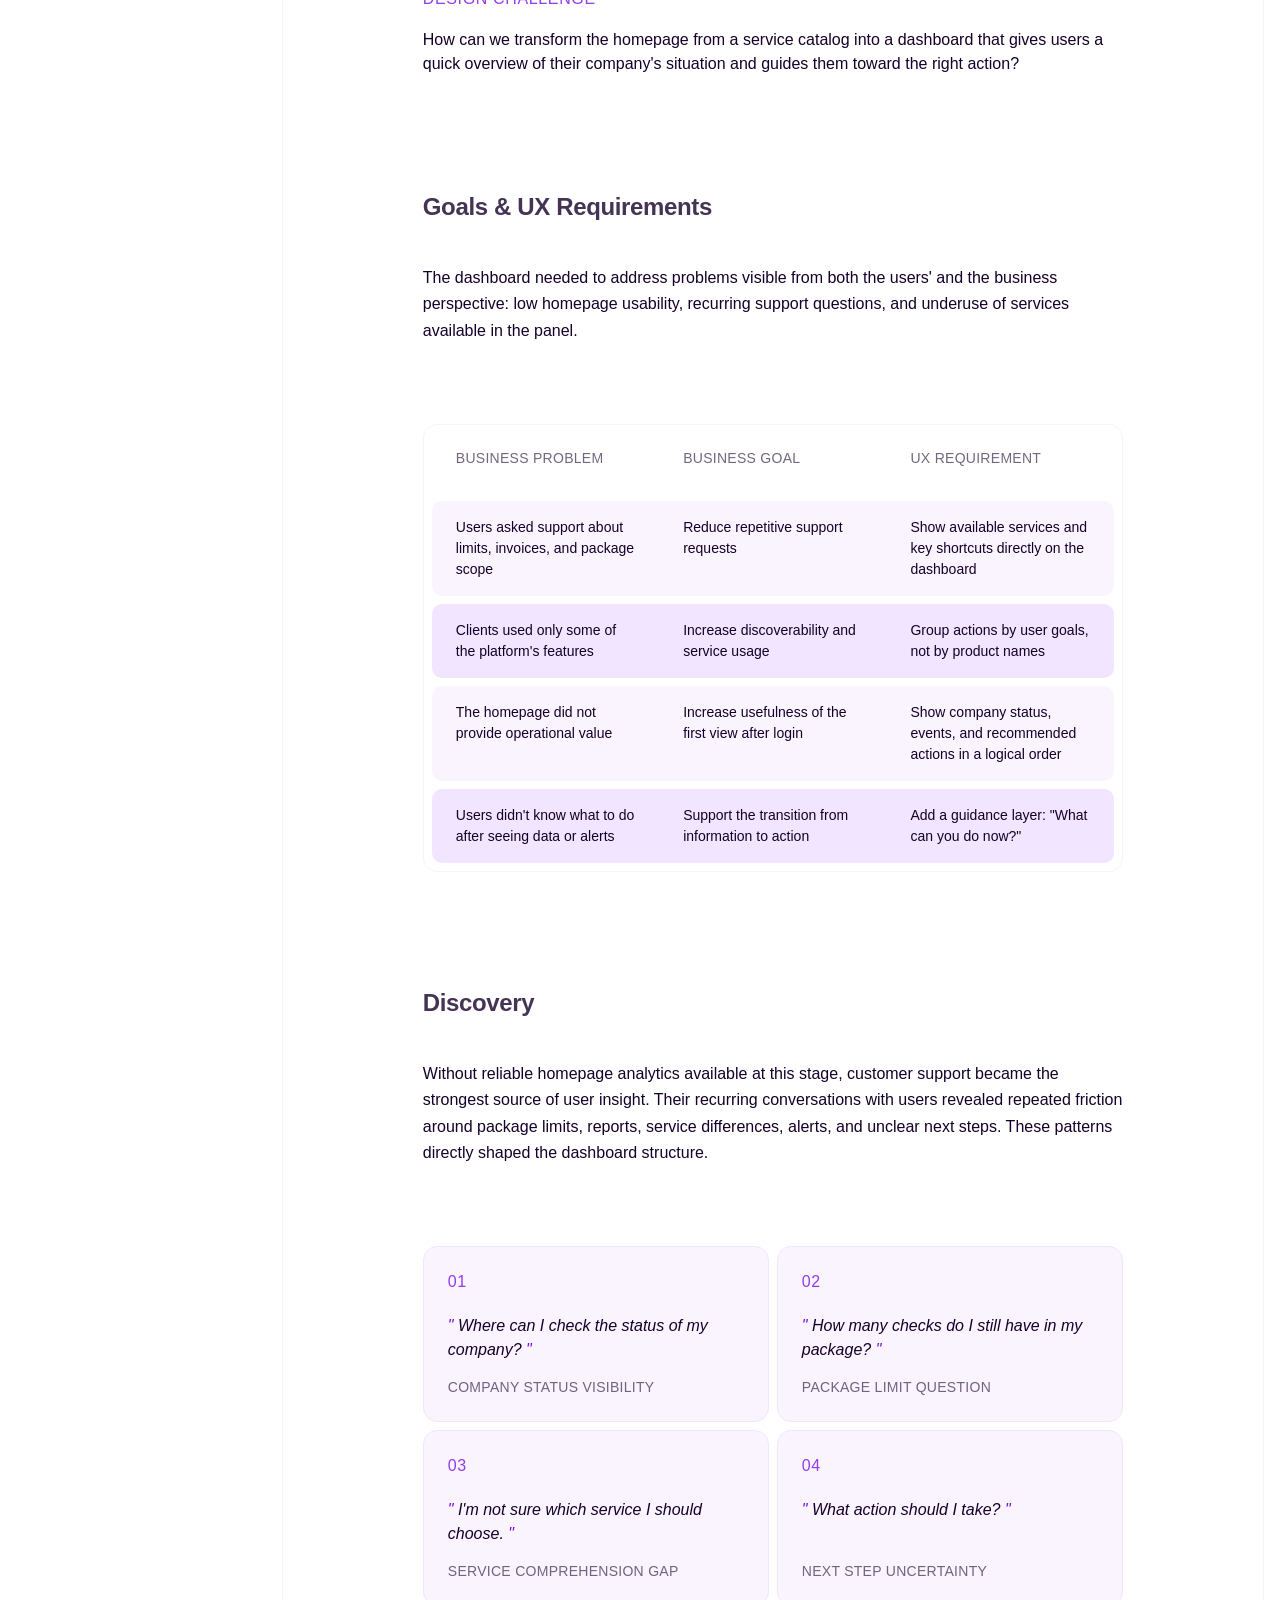
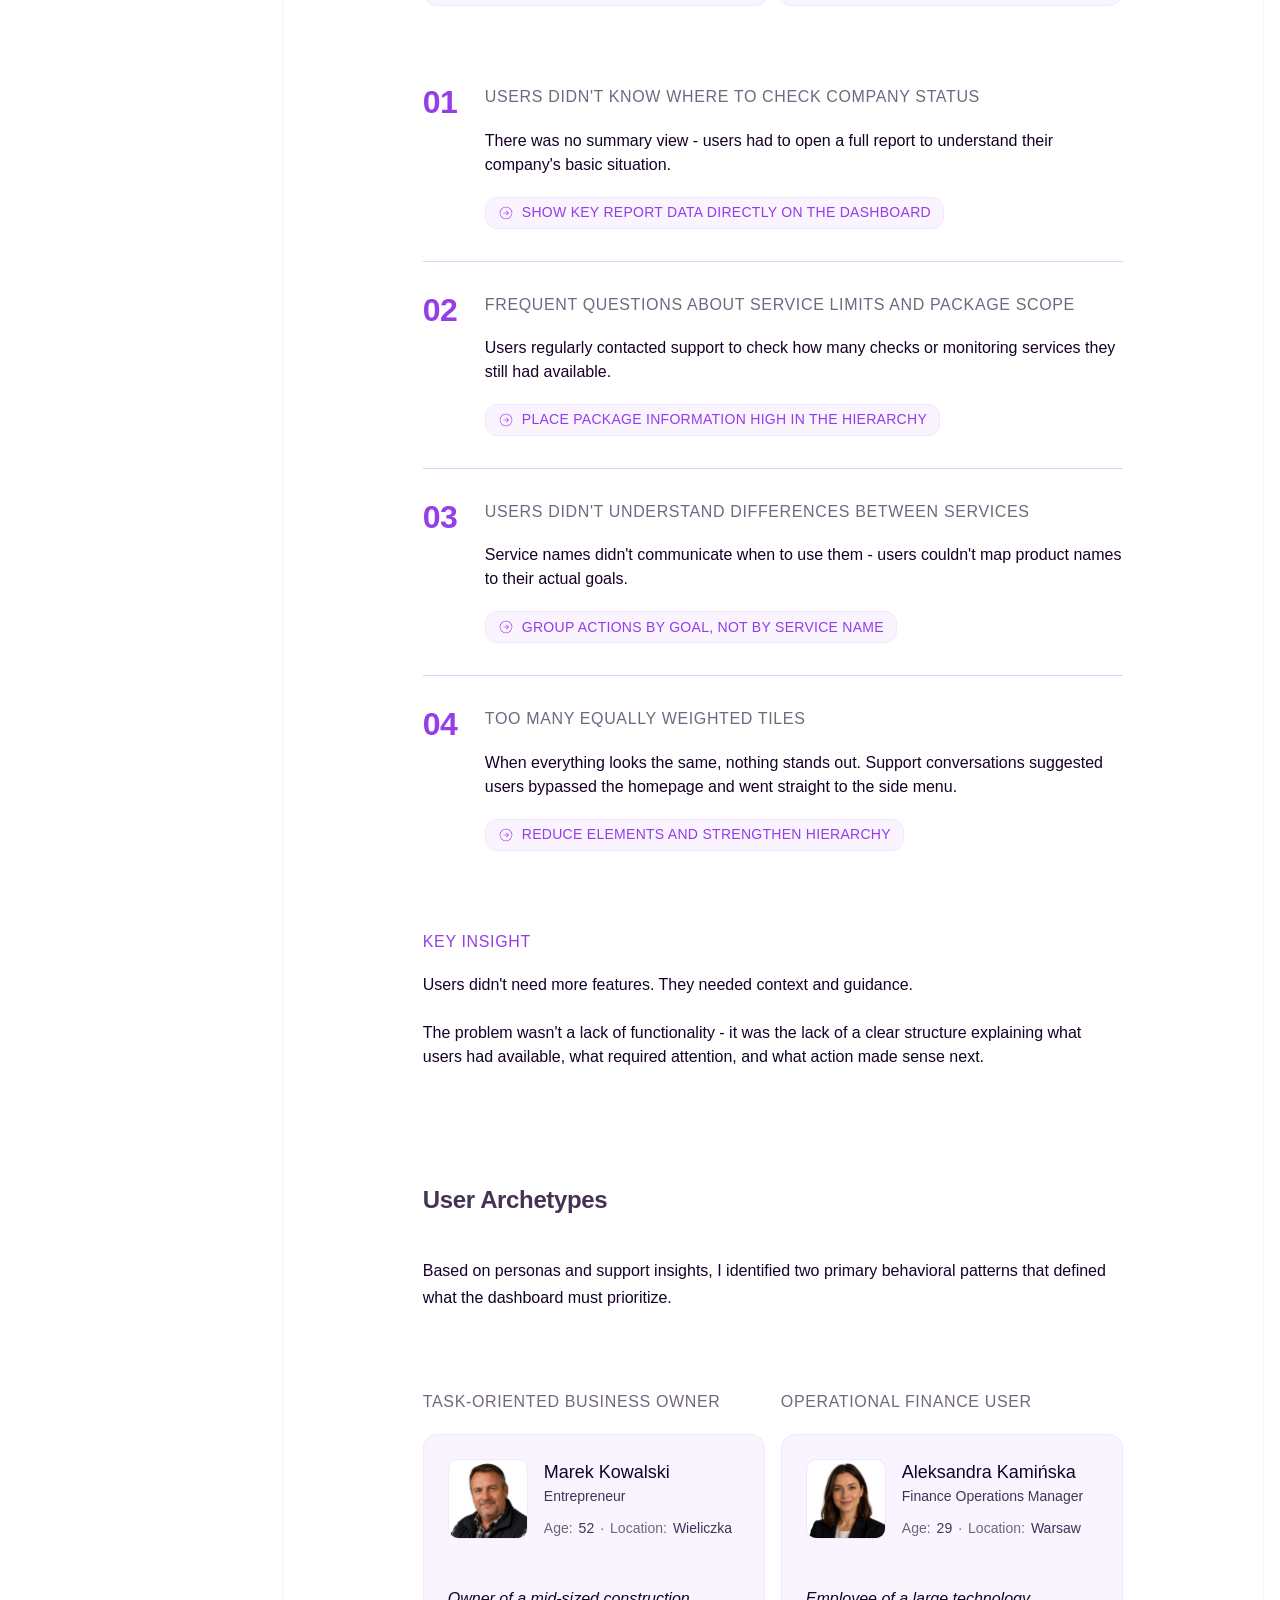
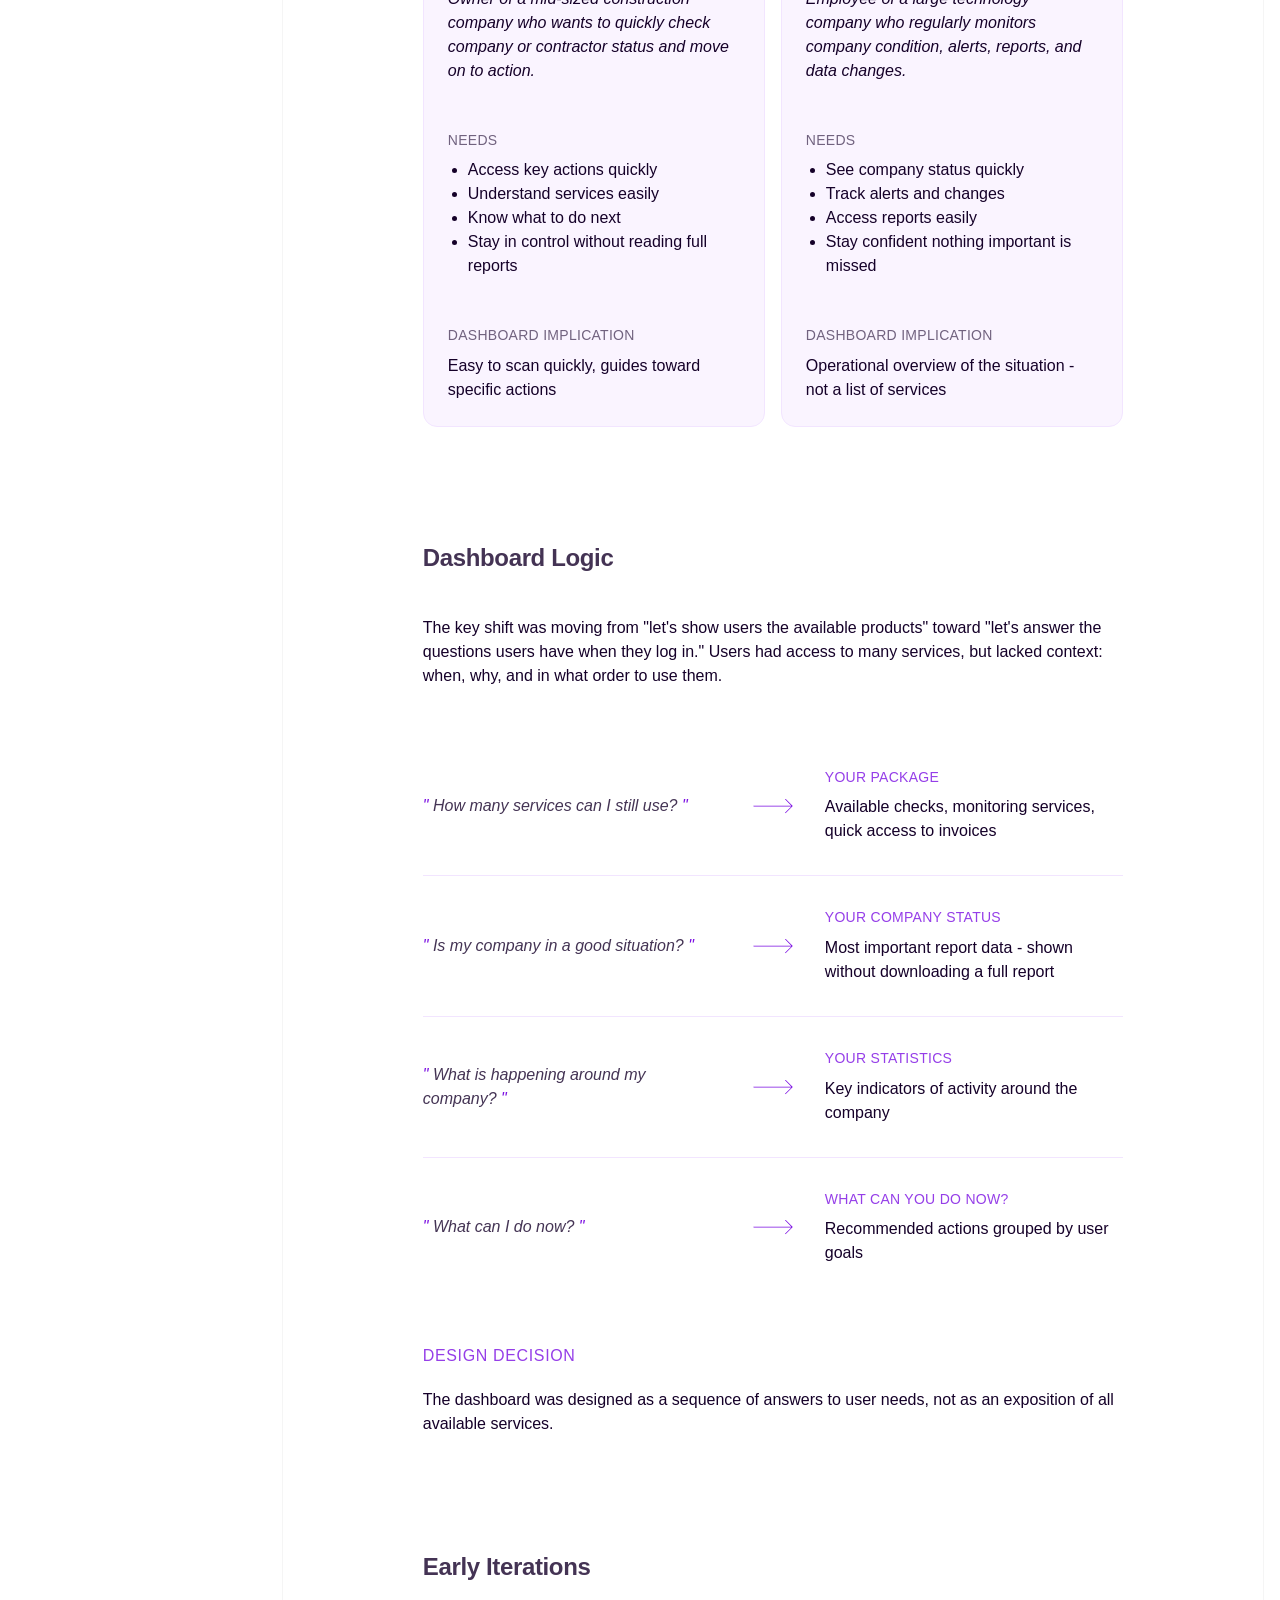
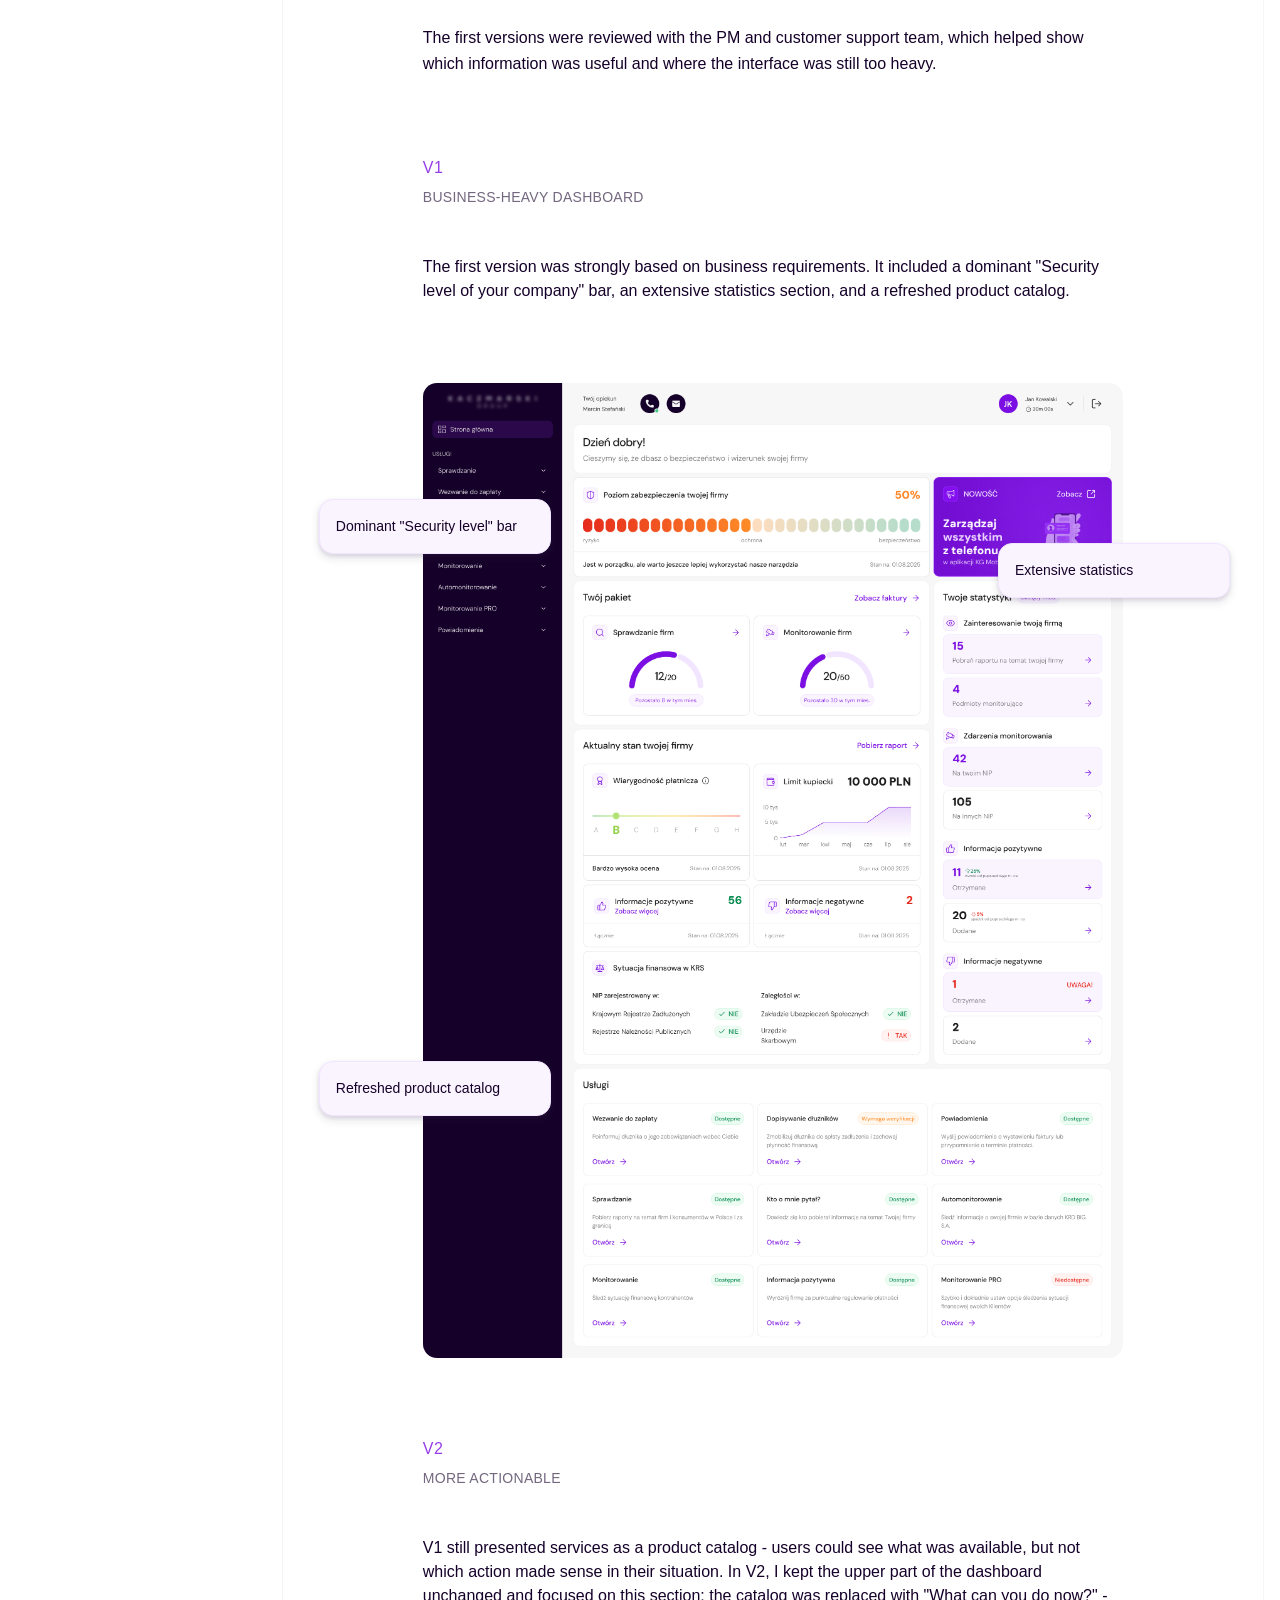
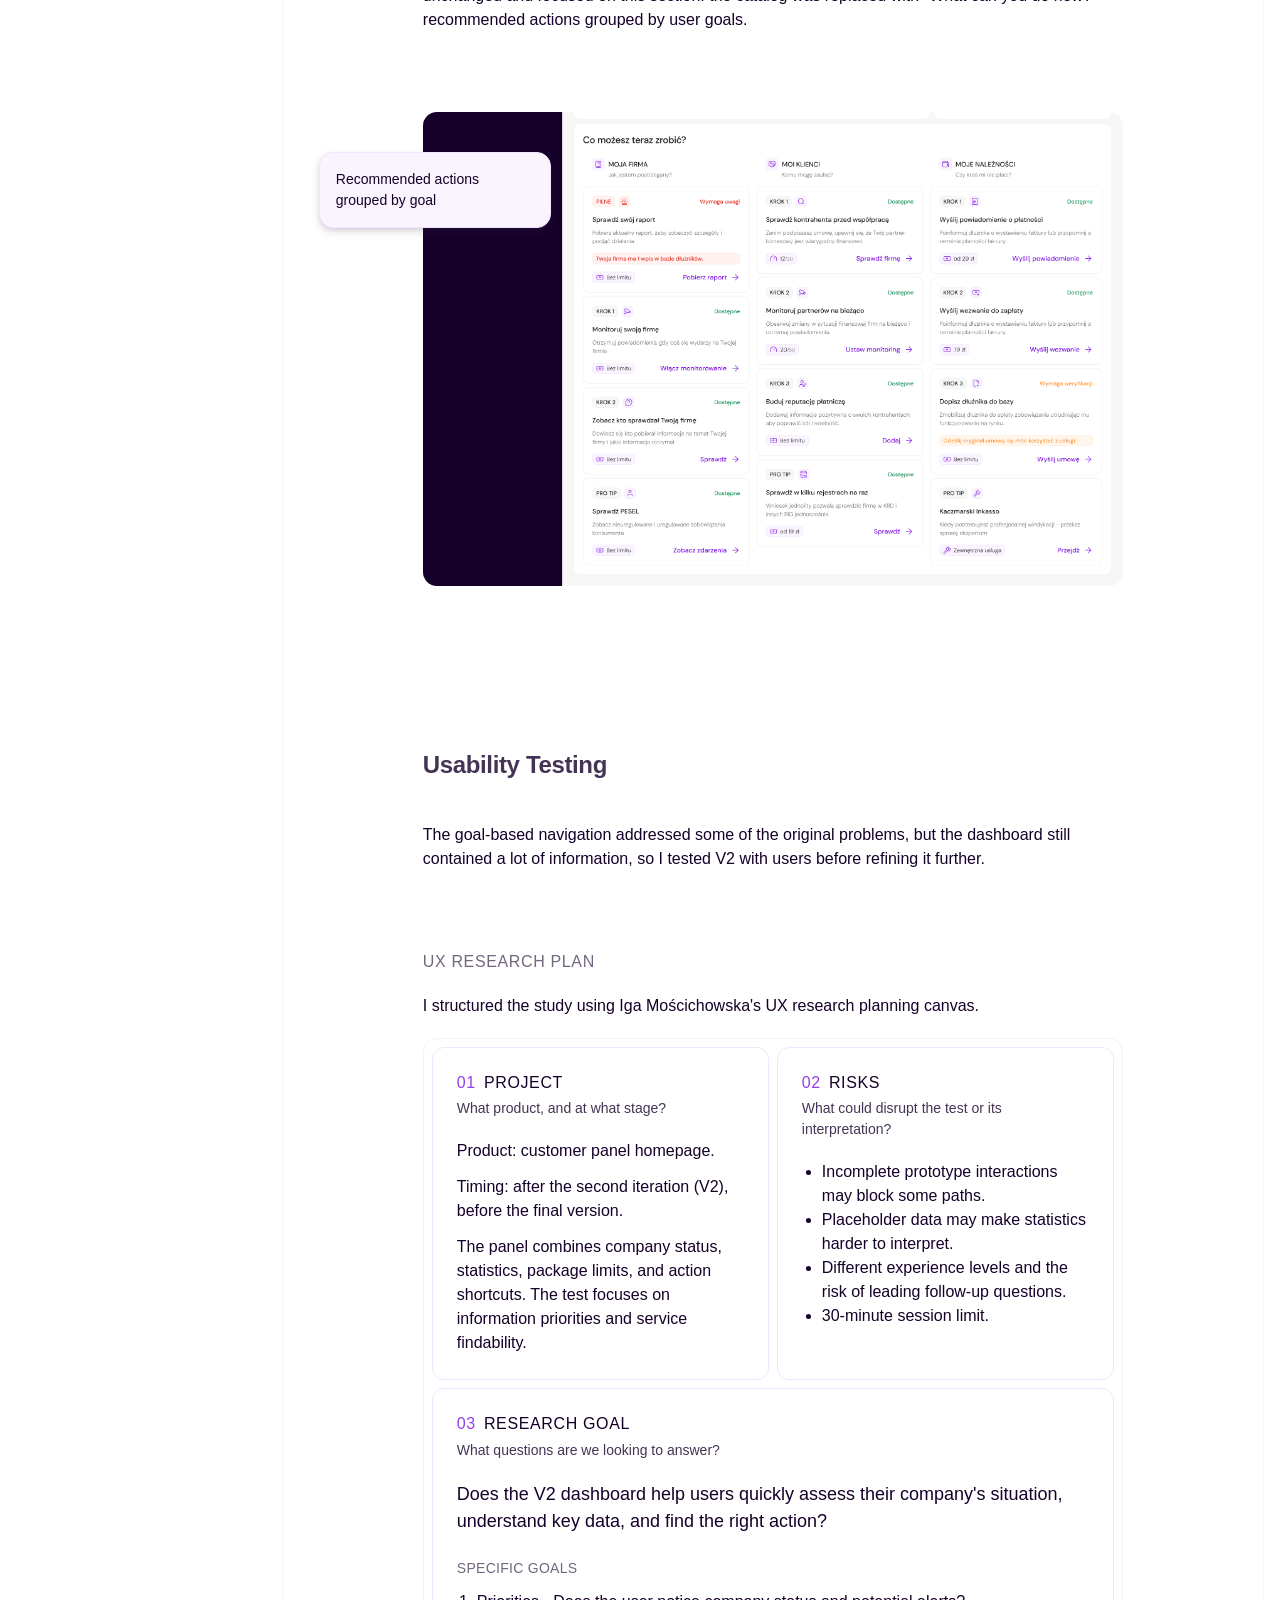
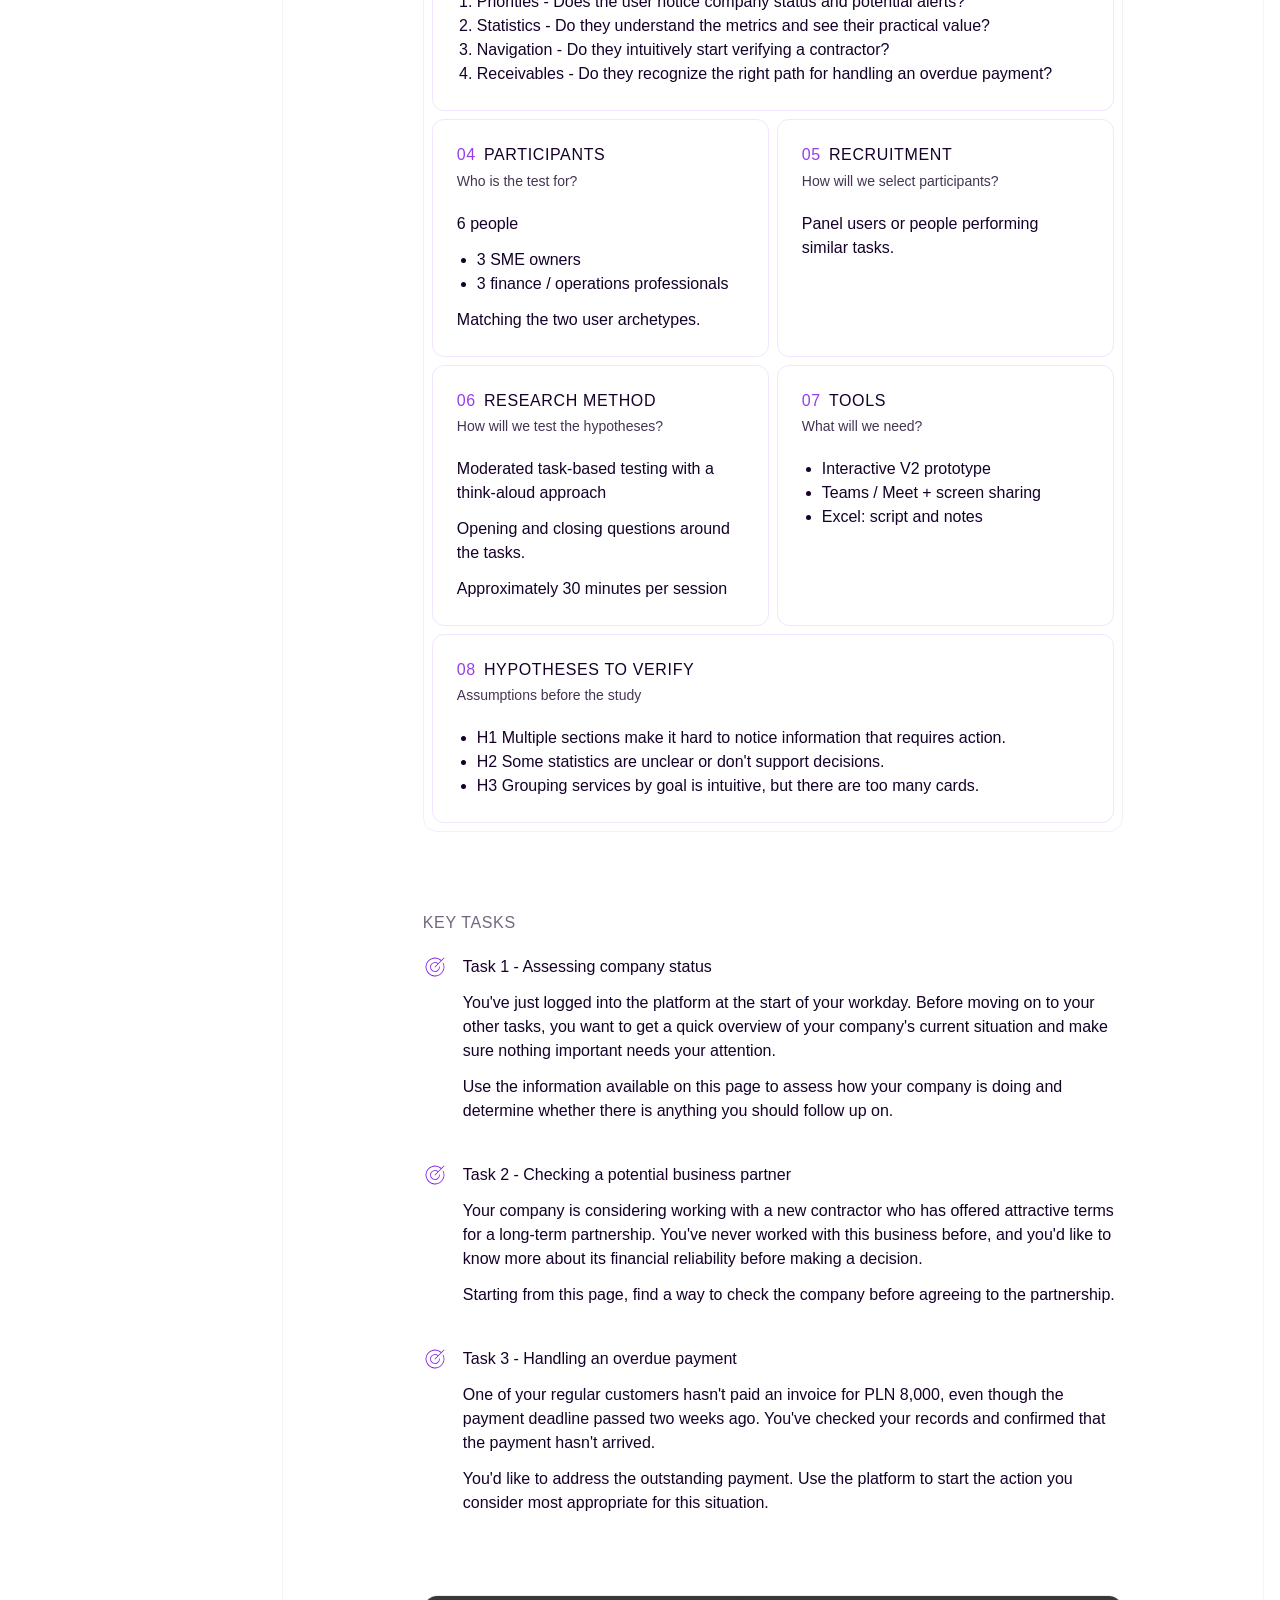
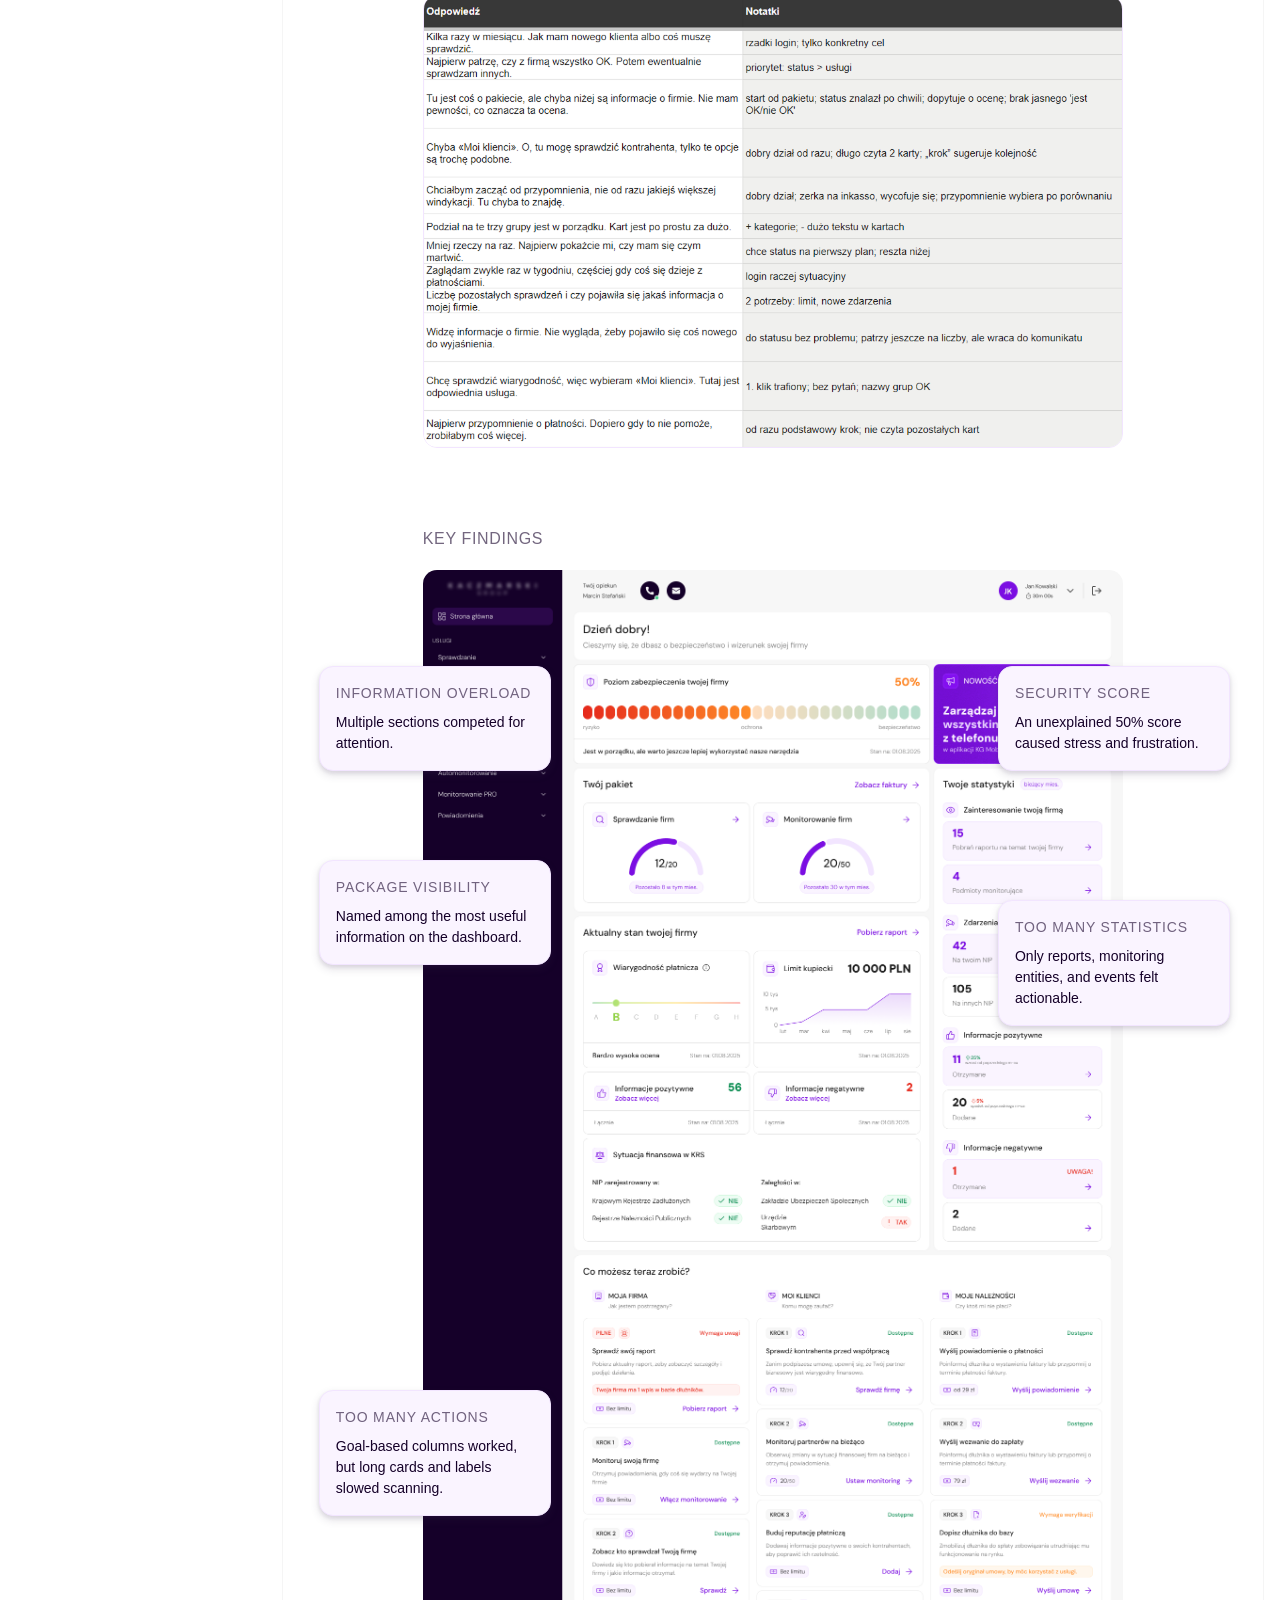
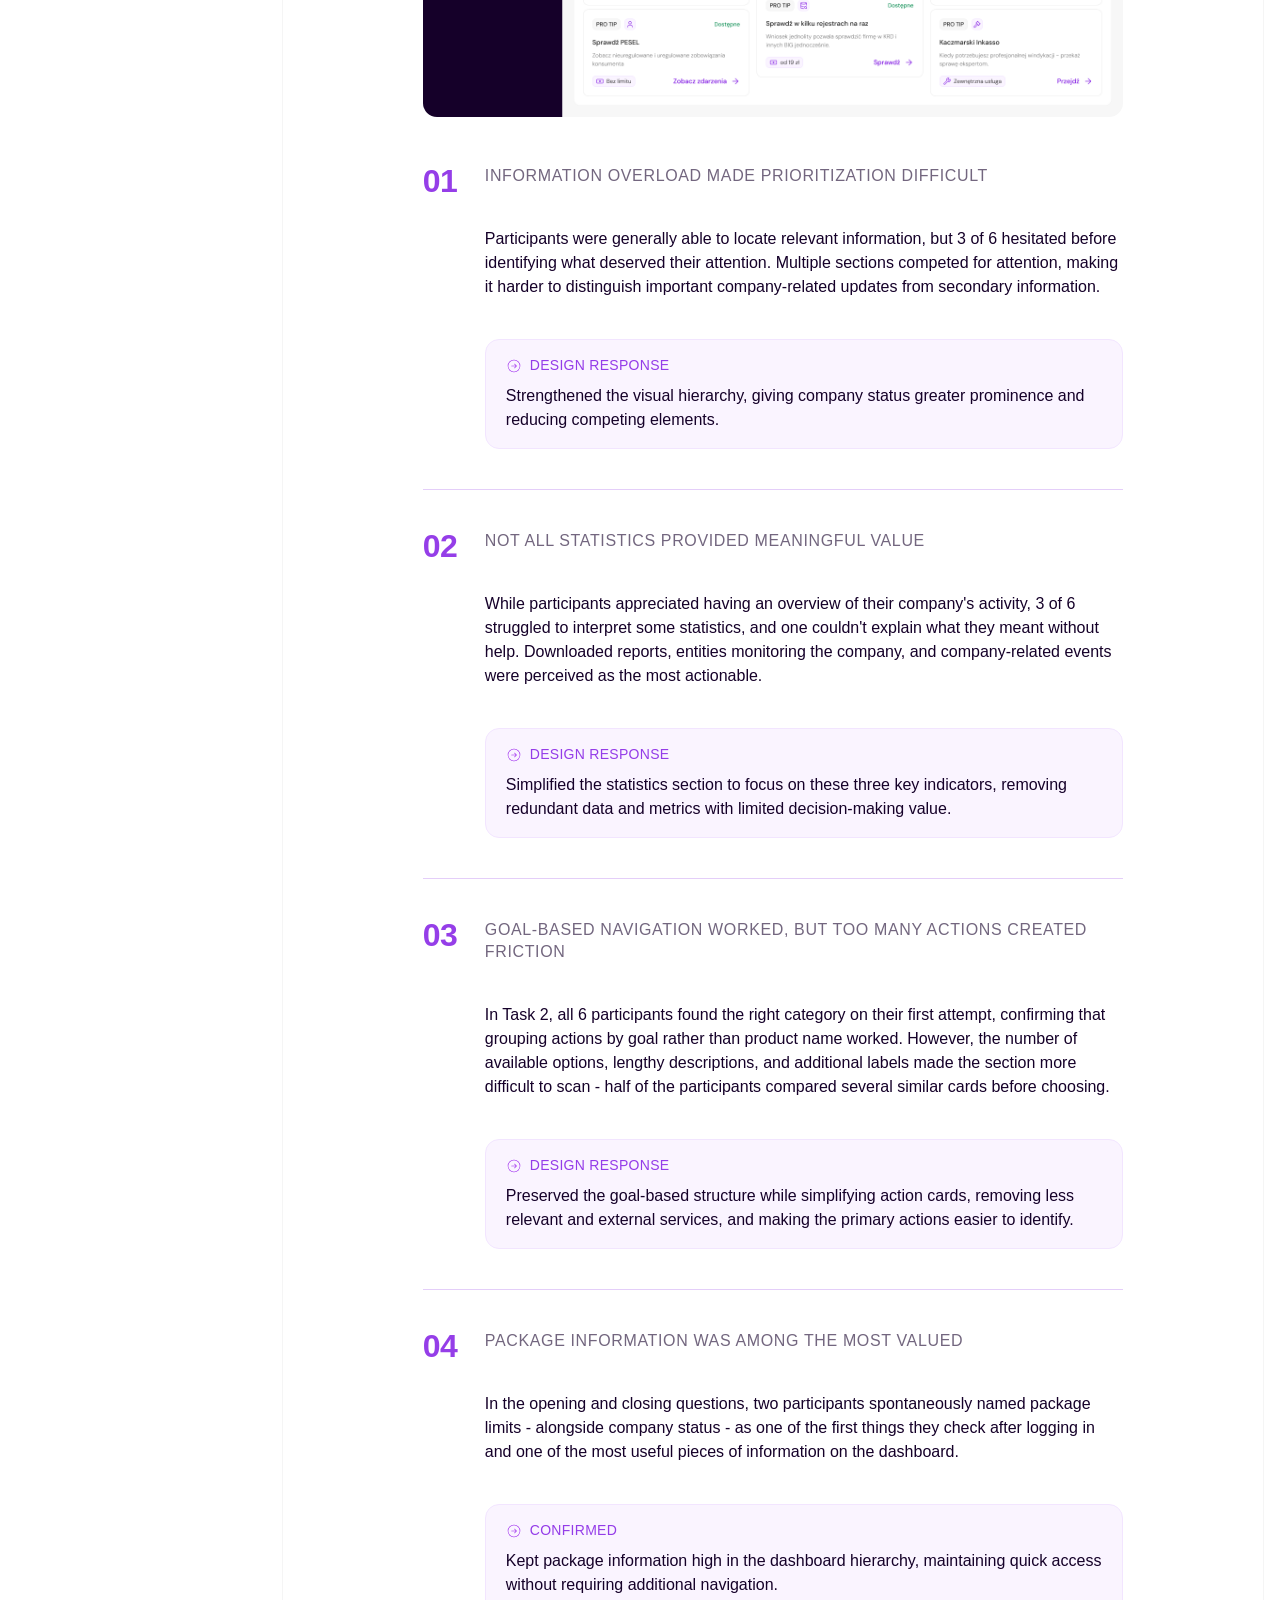
==== commit 3b8a6d99: "Refresh case studies: usability testing, hero videos, form copy Dashboard: add Usability Testing sec" ====
--- a/case-study-dashboard.html
+++ b/case-study-dashboard.html
@@ -3,7 +3,7 @@
 <head>
   <meta charset="UTF-8">
   <meta name="viewport" content="width=device-width, initial-scale=1.0">
-  <title>Dashboard Redesign - Case Study · Julia Mitka</title>
+  <title>Dashboard Design - Case Study · Julia Mitka</title>
   <meta name="description" content="Transforming a product catalog homepage into an actionable business dashboard - product design case study by Julia Mitka.">
 
   <link rel="stylesheet" href="https://api.fontshare.com/v2/css?f[]=satoshi@900,700,500,400,300&display=swap">
@@ -255,6 +255,23 @@
     .cs-annotated--visible .cs-callout--iter-final-l1 { transition-delay: 0.15s; }
     .cs-annotated--visible .cs-callout--iter-final-r1 { transition-delay: 0.3s; }
     .cs-annotated--visible .cs-callout--iter-final-l2 { transition-delay: 0.45s; }
+
+    /* callout positions for usability testing findings */
+    .cs-callout--ut-l1 { top: 96px;  left: -104px; }
+    .cs-callout--ut-l2 { top: 290px; left: -104px; }
+    .cs-callout--ut-r1 { top: 330px; left: 575.2px; }
+    .cs-callout--ut-l3 { top: 820px; left: -104px; }
+    .cs-callout--ut-l1,
+    .cs-callout--ut-l2,
+    .cs-callout--ut-l3 { transform: translateX(-16px); }
+    .cs-callout--ut-r0 { top: 96px; left: 575.2px; }
+    .cs-callout--ut-r0,
+    .cs-callout--ut-r1 { transform: translateX(16px); }
+    .cs-annotated--visible .cs-callout--ut-r0 { transition-delay: 0.2s; }
+    .cs-annotated--visible .cs-callout--ut-l1 { transition-delay: 0.15s; }
+    .cs-annotated--visible .cs-callout--ut-l2 { transition-delay: 0.3s; }
+    .cs-annotated--visible .cs-callout--ut-r1 { transition-delay: 0.45s; }
+    .cs-annotated--visible .cs-callout--ut-l3 { transition-delay: 0.6s; }
 
     /* Design challenge chip */
     .db-challenge-chip {
@@ -763,83 +780,134 @@
     }
     .db-iter-verdict + .db-iter-verdict { margin-top: 32px; }
 
-    /* ─────────────────────────────────────────────
-       REDUCTIONS - alternating left/right items
-    ───────────────────────────────────────────── */
-    .rc-list {
-      display: flex;
-      flex-direction: column;
-    }
-    .rc-item {
-      width: 480px;
-      padding: 40px 40px 40px 40px;
-      position: relative;
-      overflow: hidden;
-      display: flex;
-      flex-direction: column;
-      background: #ffffff;
-    }
-    .rc-item + .rc-item {
-      margin-top: -32px;
-    }
-    .rc-item--left {
-      margin-right: auto;
-    }
-    .rc-item--right {
-      margin-left: auto;
-      text-align: right;
-    }
-    .rc-num {
-      font-family: var(--font-hdg);
-      font-size: var(--type-h1-size);
-      font-weight: var(--type-h1-weight);
-      line-height: var(--type-h1-lh);
-      letter-spacing: var(--type-h1-ls);
-      color: var(--app-purple-100);
-      position: absolute;
-      top: 0;
-      left: 0;
-      pointer-events: none;
-      user-select: none;
-    }
-    .rc-item--right .rc-num {
-      left: auto;
-      right: 0;
-    }
-    .rc-title {
+
+    /* Usability testing - between V2 and Final */
+    .db-ut-label {
+      display: block;
       font-size: var(--type-label-m-size);
       font-weight: var(--type-label-m-weight);
+      line-height: var(--type-label-m-lh);
       letter-spacing: var(--type-label-m-ls);
-      line-height: var(--type-label-m-lh);
       text-transform: uppercase;
       color: var(--app-purple-950-label);
       margin-bottom: 20px;
-      position: relative;
-    }
-    .rc-removed {
+    }
+    .db-ut-block + .db-ut-block { margin-top: 80px; }
+    .db-ut-block .db-iter-body { margin-bottom: 0; }
+    .db-ut-block .db-iter-body + .db-iter-body { margin-top: 20px; }
+    .db-ut-tasks { margin: 0; }
+    .db-ut-evidence { margin-top: 80px; }
+
+    /* UX research plan - card grid */
+    .db-ut-block .db-plan-intro { margin-bottom: 20px; }
+    .db-plan {
+      display: grid;
+      grid-template-columns: 1fr 1fr;
+      gap: 8px;
+      padding: 8px;
+      background: #ffffff;
+      border: 1px solid var(--app-gray-100);
+      border-radius: 14px;
+    }
+    .db-plan-card {
+      padding: 24px;
+      background: #ffffff;
+      border: 1px solid var(--app-purple-100);
+      border-radius: 12px;
       font-size: var(--type-text-m-size);
+      font-weight: var(--type-text-m-weight);
       line-height: var(--type-text-m-lh);
+      color: var(--app-purple-950);
+    }
+    .db-plan-card--wide { grid-column: 1 / -1; }
+    .db-plan-card p { color: var(--app-purple-950); }
+    .db-plan-card p + p,
+    .db-plan-card ul + p { margin-top: 12px; }
+    .db-plan-card strong { font-weight: 500; }
+    .db-plan-card ul,
+    .db-plan-card ol { padding-left: 20px; }
+    .db-plan-card ul { list-style: disc; }
+    .db-plan-card ol { list-style: decimal; }
+    .db-plan-card .db-plan-q + ul,
+    .db-plan-card .db-plan-q + ol,
+    .db-plan-card p + ul,
+    .db-plan-card p + ol { margin-top: 12px; }
+    .db-plan-card .db-plan-hd {
+      font-size: var(--type-label-m-size);
+      font-weight: var(--type-label-m-weight);
+      line-height: var(--type-label-m-lh);
+      letter-spacing: var(--type-label-m-ls);
+      text-transform: uppercase;
+      color: var(--app-purple-950);
+    }
+    .db-plan-num {
+      color: var(--app-purple-700-label);
+      margin-right: 8px;
+    }
+    .db-plan-card .db-plan-q {
+      margin-top: 4px;
+      margin-bottom: 20px;
+      font-size: var(--type-text-s-size);
+      line-height: var(--type-text-s-lh);
       color: var(--app-purple-950-subtle);
-      font-style: italic;
-      margin-bottom: 20px;
-      position: relative;
-    }
-    .rc-why-label {
+    }
+    .db-plan-card .db-plan-q + p { margin-top: 0; }
+    .db-plan-lead {
+      font-size: var(--type-text-l-size);
+      line-height: var(--type-text-l-lh);
+    }
+    .db-plan-card .db-plan-sub {
+      margin-top: 24px;
       font-size: var(--type-label-s-size);
       font-weight: var(--type-label-s-weight);
+      line-height: var(--type-label-s-lh);
       letter-spacing: var(--type-label-s-ls);
       text-transform: uppercase;
-      color: var(--app-purple-700);
+      color: var(--app-purple-950-label);
+    }
+    .db-ut-evidence-img {
+      border: 1px solid var(--app-purple-100);
+      border-radius: 14px;
+      overflow: hidden;
+    }
+    .db-ut-evidence-img img { width: 100%; display: block; }
+    .db-ut-label + .cs-annotated { margin-top: 0; }
+    .db-ut-tasks { list-style: none; padding: 0; display: flex; flex-direction: column; gap: 40px; }
+    .db-ut-task-body p { color: var(--app-purple-950); }
+    .db-ut-task-body p + p { margin-top: 12px; }
+    .db-ut-task-body .db-ut-task-title { font-weight: 500; margin-bottom: 8px; }
+    .db-ut-task {
+      display: flex;
+      align-items: flex-start;
+      gap: 16px;
+      font-size: var(--type-text-m-size);
+      font-weight: var(--type-text-m-weight);
+      line-height: var(--type-text-m-lh);
+      color: var(--app-purple-950);
+    }
+    .db-ut-task-icon { display: flex; flex-shrink: 0; }
+    .db-ut-task-icon img {
+      width: 24px;
+      height: 24px;
+      filter: invert(18%) sepia(96%) saturate(4000%) hue-rotate(267deg) brightness(85%) contrast(110%);
+    }
+    #sec-usability .db-insight-body h3 { margin-bottom: 40px; }
+    #sec-usability .db-insight + .db-insight { margin-top: 40px; padding-top: 40px; }
+    .db-ut-response {
+      margin-top: 40px;
+      padding: 16px 20px;
+      background: var(--app-purple-50);
+      border: 1px solid var(--app-purple-100);
+      border-radius: 14px;
+    }
+    .db-ut-response .db-insight-imp {
+      height: auto;
+      padding: 0;
+      background: none;
+      border: none;
       margin-bottom: 8px;
-      display: block;
-      position: relative;
-    }
-    .rc-why-text {
-      font-size: var(--type-text-m-size);
-      line-height: var(--type-text-m-lh);
-      color: var(--app-purple-950);
-      position: relative;
-    }
+    }
+    .db-insight-body .db-ut-response p { margin-bottom: 0; }
 
     /* ─────────────────────────────────────────────
        FINAL UI - 4 subsections
@@ -1218,7 +1286,7 @@
               <svg xmlns="http://www.w3.org/2000/svg" width="20" height="20" fill="currentColor" viewBox="0 0 256 256" aria-hidden="true"><path d="M216,28H40A12,12,0,0,0,28,40V216a12,12,0,0,0,12,12H216a12,12,0,0,0,12-12V40A12,12,0,0,0,216,28Zm4,188a4,4,0,0,1-4,4H40a4,4,0,0,1-4-4V40a4,4,0,0,1,4-4H216a4,4,0,0,1,4,4ZM92,112v64a4,4,0,0,1-8,0V112a4,4,0,0,1,8,0Zm88,28v36a4,4,0,0,1-8,0V140a24,24,0,0,0-48,0v36a4,4,0,0,1-8,0V112a4,4,0,0,1,8,0v6.87A32,32,0,0,1,180,140ZM96,84a8,8,0,1,1-8-8A8,8,0,0,1,96,84Z"/></svg>
               LinkedIn
             </a>
-            <a href="https://dribbble.com/julia-mitka98" class="cs-left-link" target="_blank" rel="noopener noreferrer">
+            <a href="https://dribbble.com/juliamitka" class="cs-left-link" target="_blank" rel="noopener noreferrer">
               <svg xmlns="http://www.w3.org/2000/svg" width="20" height="20" fill="currentColor" viewBox="0 0 256 256" aria-hidden="true"><path d="M128,28A100,100,0,1,0,228,128,100.11,100.11,0,0,0,128,28Zm91.92,96.43C216,124.15,212,124,208,124a164.4,164.4,0,0,0-46.55,6.74A163.48,163.48,0,0,0,146.61,97c-.49-.82-1-1.64-1.5-2.46A164,164,0,0,0,188.5,58.75,91.8,91.8,0,0,1,219.92,124.43ZM182.25,53.75a156.23,156.23,0,0,1-41.46,34.08,165,165,0,0,0-46.3-45.51,91.86,91.86,0,0,1,87.76,11.43ZM85.78,46.28a157,157,0,0,1,47.9,45.34A155.67,155.67,0,0,1,64,108a157.47,157.47,0,0,1-25.33-2A92.35,92.35,0,0,1,85.78,46.28ZM36,128a92.34,92.34,0,0,1,1.1-14.2A165.6,165.6,0,0,0,64,116a163.6,163.6,0,0,0,74.05-17.62c.55.9,1.11,1.79,1.64,2.7a155.15,155.15,0,0,1,14.14,32.11,162.7,162.7,0,0,0-27.59,12.61A164.94,164.94,0,0,0,70,199.36,91.84,91.84,0,0,1,36,128Zm40.44,76.16a157.08,157.08,0,0,1,53.8-51.43A153.87,153.87,0,0,1,156,140.91a156.32,156.32,0,0,1,4.9,38.78,157,157,0,0,1-4.11,35.69,91.94,91.94,0,0,1-80.37-11.22Zm89.3,7.74a165.24,165.24,0,0,0,3.18-32.21,164.26,164.26,0,0,0-5.28-41.26A156.44,156.44,0,0,1,208,132c4,0,7.94.15,11.88.45A92.17,92.17,0,0,1,165.74,211.9Z"/></svg>
               Dribbble
             </a>
@@ -1230,7 +1298,7 @@
         </div>
 
         <div class="cs-left-resume">
-          <a href="assets/cv-julia-mitka.pdf?v=20261004" class="cs-left-resume-btn" target="_blank" rel="noopener noreferrer">My resume</a>
+          <a href="assets/cv-julia-mitka.pdf?v=20261012" class="cs-left-resume-btn" target="_blank" rel="noopener noreferrer">My resume</a>
         </div>
 
       </div>
@@ -1252,12 +1320,15 @@
             </a>
           </div>
 
-          <h2 class="cs-hero-title reveal">Redesign of the customer panel home page</h2>
-
-          <p class="cs-hero-sub reveal">Transforming a passive service catalog into a dashboard supporting risk monitoring, data analysis, and operational decision-making.</p>
-
-          <div class="cs-hero-img-wrap reveal mt-48">
-            <img src="assets/dashboard/hero-img.png" alt="Customer panel home page redesign" class="cs-hero-img">
+          <h2 class="cs-hero-title reveal">Dashboard design for a B2B customer panel</h2>
+
+          <p class="cs-hero-sub reveal">Transforming a passive service catalog into a dashboard that helps users understand their company's situation and decide what to do next.</p>
+
+          <div class="cs-hero-img-wrap cs-hero-media reveal mt-48">
+            <img src="assets/dashboard/hero-img.png" alt="Customer panel home page redesign" class="cs-hero-img cs-hero-still">
+            <video class="cs-hero-video" autoplay muted playsinline preload="auto" aria-hidden="true">
+              <source src="assets/dashboard/hero-video.mp4" type="video/mp4">
+            </video>
           </div>
 
           <div class="cs-chips reveal">
@@ -1267,7 +1338,7 @@
             </div>
             <div class="cs-chip cs-chip--wide">
               <span class="cs-chip-label">Scope</span>
-              <span class="cs-chip-val">Audit · Personas · IA · UI</span>
+              <span class="cs-chip-val">IA · Usability testing · UI</span>
             </div>
             <div class="cs-chip">
               <span class="cs-chip-label">Type</span>
@@ -1289,11 +1360,15 @@
           <div class="cs-overview-list">
             <div class="cs-ov-item reveal">
               <span class="cs-ov-label">Product</span>
-              <p class="cs-ov-text">A web application for a business information bureau, used by entrepreneurs to verify contractors, monitor company health, and manage receivables.</p>
+              <p class="cs-ov-text">A web application for a business information exchange platform, used by companies to verify contractors, monitor company health, and manage receivables.</p>
             </div>
             <div class="cs-ov-item reveal">
               <span class="cs-ov-label">Project</span>
               <p class="cs-ov-text">Redesign of the homepage - the first screen after login - from a static grid of service tiles into a decision-support dashboard.</p>
+            </div>
+            <div class="cs-ov-item reveal">
+              <span class="cs-ov-label">Research</span>
+              <p class="cs-ov-text">Customer support insights shaped the initial structure, and the second iteration was validated through moderated usability testing with 6 users - business owners and finance professionals.</p>
             </div>
           </div>
           <img src="assets/dashboard/overview-img.png" alt="" class="cs-overview-img reveal">
@@ -1440,8 +1515,8 @@
             <div class="db-insight reveal">
               <div class="db-insight-num">04</div>
               <div class="db-insight-body">
-                <h3>Too many equally weighted tiles - ignored</h3>
-                <p>When everything looks the same, nothing stands out. Users learned to ignore the homepage entirely.</p>
+                <h3>Too many equally weighted tiles</h3>
+                <p>When everything looks the same, nothing stands out. Support conversations suggested users bypassed the homepage and went straight to the side menu.</p>
                 <span class="db-insight-imp"><img src="assets/dashboard/arrow-circle-right-thin.svg" alt="">Reduce elements and strengthen hierarchy</span>
               </div>
             </div>
@@ -1459,7 +1534,7 @@
       <section class="db-sec" id="sec-archetypes">
         <div class="db-sec-inner">
           <h4 class="cs-section-hd reveal">User Archetypes</h4>
-          <p class="db-discovery-text reveal">Based on personas and support insights I identified two primary behavioral patterns - not full demographic profiles, but usage modes that defined what the dashboard must prioritize.</p>
+          <p class="db-discovery-text reveal">Based on personas and support insights, I identified two primary behavioral patterns that defined what the dashboard must prioritize.</p>
 
           <div class="db-arch-grid reveal" style="margin-top: 80px;">
 
@@ -1551,7 +1626,7 @@
             <div class="db-answer reveal">
               <p class="db-answer-q"><span class="db-quote-mark">" </span>What is happening around my company?<span class="db-quote-mark"> "</span></p>
               <img class="db-answer-arr" src="assets/arrow-long.svg" alt="">
-              <div class="db-answer-a"><strong>Your statistics</strong><span>Reports, entities monitoring the company, company-related events</span></div>
+              <div class="db-answer-a"><strong>Your statistics</strong><span>Key indicators of activity around the company</span></div>
             </div>
             <div class="db-answer reveal">
               <p class="db-answer-q"><span class="db-quote-mark">" </span>What can I do now?<span class="db-quote-mark"> "</span></p>
@@ -1568,11 +1643,11 @@
         </div>
       </section>
 
-      <!-- ── 08 ITERATIONS ── -->
+      <!-- ── 08 EARLY ITERATIONS ── -->
       <section class="db-sec" id="sec-iterations">
         <div class="db-sec-inner">
-          <h4 class="cs-section-hd reveal">Iterations</h4>
-          <p class="db-discovery-text reveal">The dashboard went through several versions, reviewed with the PM and customer support team at each stage. Their feedback helped validate which information was useful, which elements created confusion, and where the interface was still too heavy. The biggest change was not about adding more elements - it was about removing data that didn't support user decisions.</p>
+          <h4 class="cs-section-hd reveal">Early Iterations</h4>
+          <p class="db-discovery-text reveal">The first versions were reviewed with the PM and customer support team, which helped show which information was useful and where the interface was still too heavy.</p>
 
           <!-- V1 -->
           <div class="db-iter-section reveal" style="margin-top: 80px;">
@@ -1595,50 +1670,257 @@
                 </div>
               </div>
             </div>
-            <div class="db-iter-verdict reveal">
-              <svg xmlns="http://www.w3.org/2000/svg" width="24" height="24" fill="currentColor" viewBox="0 0 256 256"><path d="M231,82.76A20,20,0,0,0,216,76H156V56a36,36,0,0,0-36-36,4,4,0,0,0-3.58,2.21L77.53,100H32a12,12,0,0,0-12,12v88a12,12,0,0,0,12,12H204a20,20,0,0,0,19.85-17.52l12-96A20,20,0,0,0,231,82.76ZM76,204H32a4,4,0,0,1-4-4V112a4,4,0,0,1,4-4H76ZM227.91,97.49l-12,96A12,12,0,0,1,204,204H84V104.94L122.42,28.1A28,28,0,0,1,148,56V80a4,4,0,0,0,4,4h64a12,12,0,0,1,11.91,13.49Z"></path></svg>
-              <span class="db-iter-verdict-label">What worked</span>
-            </div>
-            <p class="db-iter-verdict-text reveal">The UI was more structured than in the old version, and the dashboard started using more data available in the system.</p>
-            <div class="db-iter-verdict reveal" style="margin-top: 40px;">
-              <svg xmlns="http://www.w3.org/2000/svg" width="24" height="24" fill="currentColor" viewBox="0 0 256 256"><path d="M235.85,157.52l-12-96A20,20,0,0,0,204,44H32A12,12,0,0,0,20,56v88a12,12,0,0,0,12,12H77.53l38.89,77.79A4,4,0,0,0,120,236a36,36,0,0,0,36-36V180h60a20,20,0,0,0,19.85-22.48ZM76,148H32a4,4,0,0,1-4-4V56a4,4,0,0,1,4-4H76Zm149,19.94a12,12,0,0,1-9,4.06H152a4,4,0,0,0-4,4v24a28,28,0,0,1-25.58,27.9L84,151.06V52H204a12,12,0,0,1,11.91,10.51l12,96A12,12,0,0,1,225,167.94Z"></path></svg>
-              <span class="db-iter-verdict-label">What didn't</span>
-            </div>
-            <p class="db-iter-verdict-text reveal">The view still tried to show too much at once and largely preserved the product exposure logic.</p>
           </div>
 
           <!-- V2 -->
           <div class="db-iter-section reveal">
             <span class="db-iter-version">V2</span>
-            <span class="db-iter-title">More actionable, still overloaded</span>
-            <p class="db-iter-body">In the second version, the "What can you do now?" section appeared, which started replacing the product catalog with recommended actions.</p>
+            <span class="db-iter-title">More actionable</span>
+            <p class="db-iter-body">V1 still presented services as a product catalog - users could see what was available, but not which action made sense in their situation. In V2, I kept the upper part of the dashboard unchanged and focused on this section: the catalog was replaced with "What can you do now?" - recommended actions grouped by user goals.</p>
             <div class="cs-annotated reveal">
               <div class="cs-annotated-stage">
                 <div class="cs-annotated-img-wrap">
                   <img src="assets/dashboard/iterations-v2.png" alt="V2 screen">
                 </div>
                 <div class="cs-callout cs-callout--iter-v2-l1">
-                  <p class="cs-callout-body">Section "What can you do now?" instead of product catalog</p>
-                </div>
-              </div>
-            </div>
-            <div class="db-iter-verdict reveal">
-              <svg xmlns="http://www.w3.org/2000/svg" width="24" height="24" fill="currentColor" viewBox="0 0 256 256"><path d="M231,82.76A20,20,0,0,0,216,76H156V56a36,36,0,0,0-36-36,4,4,0,0,0-3.58,2.21L77.53,100H32a12,12,0,0,0-12,12v88a12,12,0,0,0,12,12H204a20,20,0,0,0,19.85-17.52l12-96A20,20,0,0,0,231,82.76ZM76,204H32a4,4,0,0,1-4-4V112a4,4,0,0,1,4-4H76ZM227.91,97.49l-12,96A12,12,0,0,1,204,204H84V104.94L122.42,28.1A28,28,0,0,1,148,56V80a4,4,0,0,0,4,4h64a12,12,0,0,1,11.91,13.49Z"></path></svg>
-              <span class="db-iter-verdict-label">What worked</span>
-            </div>
-            <p class="db-iter-verdict-text reveal">The dashboard started guiding the user more effectively from information to action.</p>
-            <div class="db-iter-verdict reveal" style="margin-top: 40px;">
-              <svg xmlns="http://www.w3.org/2000/svg" width="24" height="24" fill="currentColor" viewBox="0 0 256 256"><path d="M235.85,157.52l-12-96A20,20,0,0,0,204,44H32A12,12,0,0,0,20,56v88a12,12,0,0,0,12,12H77.53l38.89,77.79A4,4,0,0,0,120,236a36,36,0,0,0,36-36V180h60a20,20,0,0,0,19.85-22.48ZM76,148H32a4,4,0,0,1-4-4V56a4,4,0,0,1,4-4H76Zm149,19.94a12,12,0,0,1-9,4.06H152a4,4,0,0,0-4,4v24a28,28,0,0,1-25.58,27.9L84,151.06V52H204a12,12,0,0,1,11.91,10.51l12,96A12,12,0,0,1,225,167.94Z"></path></svg>
-              <span class="db-iter-verdict-label">What didn't</span>
-            </div>
-            <p class="db-iter-verdict-text reveal">The overall view was still too information-heavy, and business-oriented elements competed with data that was important to the user.</p>
-          </div>
-
-          <!-- Final -->
+                  <p class="cs-callout-body">Recommended actions grouped by goal</p>
+                </div>
+              </div>
+            </div>
+          </div>
+
+        </div>
+      </section>
+
+      <!-- ── USABILITY TESTING ── -->
+      <section class="db-sec" id="sec-usability">
+        <div class="db-sec-inner">
+          <h4 class="cs-section-hd reveal">Usability Testing</h4>
+          <div class="db-iter-section">
+
+            <div class="db-ut-block reveal">
+              <p class="db-iter-body">The goal-based navigation addressed some of the original problems, but the dashboard still contained a lot of information, so I tested V2 with users before refining it further.</p>
+            </div>
+
+            <!-- UX research plan -->
+            <div class="db-ut-block reveal">
+              <span class="db-ut-label">UX research plan</span>
+              <p class="db-iter-body db-plan-intro">I structured the study using Iga Mościchowska's UX research planning canvas.</p>
+              <div class="db-plan">
+                <div class="db-plan-card">
+                  <p class="db-plan-hd"><span class="db-plan-num">01</span>Project</p>
+                  <p class="db-plan-q">What product, and at what stage?</p>
+                  <p><strong>Product:</strong> customer panel homepage.</p>
+                  <p><strong>Timing:</strong> after the second iteration (V2), before the final version.</p>
+                  <p>The panel combines company status, statistics, package limits, and action shortcuts. The test focuses on information priorities and service findability.</p>
+                </div>
+                <div class="db-plan-card">
+                  <p class="db-plan-hd"><span class="db-plan-num">02</span>Risks</p>
+                  <p class="db-plan-q">What could disrupt the test or its interpretation?</p>
+                  <ul>
+                    <li>Incomplete prototype interactions may block some paths.</li>
+                    <li>Placeholder data may make statistics harder to interpret.</li>
+                    <li>Different experience levels and the risk of leading follow-up questions.</li>
+                    <li>30-minute session limit.</li>
+                  </ul>
+                </div>
+                <div class="db-plan-card db-plan-card--wide">
+                  <p class="db-plan-hd"><span class="db-plan-num">03</span>Research goal</p>
+                  <p class="db-plan-q">What questions are we looking to answer?</p>
+                  <p class="db-plan-lead">Does the V2 dashboard help users quickly assess their company's situation, understand key data, and find the right action?</p>
+                  <p class="db-plan-sub">Specific goals</p>
+                  <ol>
+                    <li><strong>Priorities</strong> - Does the user notice company status and potential alerts?</li>
+                    <li><strong>Statistics</strong> - Do they understand the metrics and see their practical value?</li>
+                    <li><strong>Navigation</strong> - Do they intuitively start verifying a contractor?</li>
+                    <li><strong>Receivables</strong> - Do they recognize the right path for handling an overdue payment?</li>
+                  </ol>
+                </div>
+                <div class="db-plan-card">
+                  <p class="db-plan-hd"><span class="db-plan-num">04</span>Participants</p>
+                  <p class="db-plan-q">Who is the test for?</p>
+                  <p><strong>6 people</strong></p>
+                  <ul>
+                    <li>3 SME owners</li>
+                    <li>3 finance / operations professionals</li>
+                  </ul>
+                  <p>Matching the two user archetypes.</p>
+                </div>
+                <div class="db-plan-card">
+                  <p class="db-plan-hd"><span class="db-plan-num">05</span>Recruitment</p>
+                  <p class="db-plan-q">How will we select participants?</p>
+                  <p>Panel users or people performing similar tasks.</p>
+                </div>
+                <div class="db-plan-card">
+                  <p class="db-plan-hd"><span class="db-plan-num">06</span>Research method</p>
+                  <p class="db-plan-q">How will we test the hypotheses?</p>
+                  <p>Moderated task-based testing with a think-aloud approach</p>
+                  <p>Opening and closing questions around the tasks.</p>
+                  <p>Approximately 30 minutes per session</p>
+                </div>
+                <div class="db-plan-card">
+                  <p class="db-plan-hd"><span class="db-plan-num">07</span>Tools</p>
+                  <p class="db-plan-q">What will we need?</p>
+                  <ul>
+                    <li>Interactive V2 prototype</li>
+                    <li>Teams / Meet + screen sharing</li>
+                    <li>Excel: script and notes</li>
+                  </ul>
+                </div>
+                <div class="db-plan-card db-plan-card--wide">
+                  <p class="db-plan-hd"><span class="db-plan-num">08</span>Hypotheses to verify</p>
+                  <p class="db-plan-q">Assumptions before the study</p>
+                  <ul>
+                    <li><strong>H1</strong> Multiple sections make it hard to notice information that requires action.</li>
+                    <li><strong>H2</strong> Some statistics are unclear or don't support decisions.</li>
+                    <li><strong>H3</strong> Grouping services by goal is intuitive, but there are too many cards.</li>
+                  </ul>
+                </div>
+              </div>
+            </div>
+
+            <!-- Key tasks -->
+            <div class="db-ut-block reveal">
+              <span class="db-ut-label">Key tasks</span>
+              <ul class="db-ut-tasks">
+                <li class="db-ut-task">
+                  <span class="db-ut-task-icon"><img src="assets/dashboard/target-thin.svg" alt=""></span>
+                  <div class="db-ut-task-body">
+                    <p class="db-ut-task-title">Task 1 - Assessing company status</p>
+                    <p>You've just logged into the platform at the start of your workday. Before moving on to your other tasks, you want to get a quick overview of your company's current situation and make sure nothing important needs your attention.</p>
+                    <p>Use the information available on this page to assess how your company is doing and determine whether there is anything you should follow up on.</p>
+                  </div>
+                </li>
+                <li class="db-ut-task">
+                  <span class="db-ut-task-icon"><img src="assets/dashboard/target-thin.svg" alt=""></span>
+                  <div class="db-ut-task-body">
+                    <p class="db-ut-task-title">Task 2 - Checking a potential business partner</p>
+                    <p>Your company is considering working with a new contractor who has offered attractive terms for a long-term partnership. You've never worked with this business before, and you'd like to know more about its financial reliability before making a decision.</p>
+                    <p>Starting from this page, find a way to check the company before agreeing to the partnership.</p>
+                  </div>
+                </li>
+                <li class="db-ut-task">
+                  <span class="db-ut-task-icon"><img src="assets/dashboard/target-thin.svg" alt=""></span>
+                  <div class="db-ut-task-body">
+                    <p class="db-ut-task-title">Task 3 - Handling an overdue payment</p>
+                    <p>One of your regular customers hasn't paid an invoice for PLN 8,000, even though the payment deadline passed two weeks ago. You've checked your records and confirmed that the payment hasn't arrived.</p>
+                    <p>You'd like to address the outstanding payment. Use the platform to start the action you consider most appropriate for this situation.</p>
+                  </div>
+                </li>
+              </ul>
+              <figure class="db-ut-evidence">
+                <div class="db-ut-evidence-img">
+                  <img src="assets/dashboard/usability-testing-table.png" alt="Excerpt from usability testing session notes: tasks, participant answers, and observer notes">
+                </div>
+              </figure>
+            </div>
+
+            <!-- Key findings -->
+            <div class="db-ut-block">
+              <span class="db-ut-label reveal">Key findings</span>
+              <div class="cs-annotated reveal">
+                <div class="cs-annotated-stage">
+                  <div class="cs-annotated-img-wrap">
+                    <img src="assets/dashboard/usability-testing.png" alt="V2 prototype annotated with usability testing findings">
+                  </div>
+                  <div class="cs-callout cs-callout--ut-l1">
+                    <p class="cs-callout-title">Information overload</p>
+                    <p class="cs-callout-body">Multiple sections competed for attention.</p>
+                  </div>
+                  <div class="cs-callout cs-callout--ut-l2">
+                    <p class="cs-callout-title">Package visibility</p>
+                    <p class="cs-callout-body">Named among the most useful information on the dashboard.</p>
+                  </div>
+                  <div class="cs-callout cs-callout--ut-r0">
+                    <p class="cs-callout-title">Security score</p>
+                    <p class="cs-callout-body">An unexplained 50% score caused stress and frustration.</p>
+                  </div>
+                  <div class="cs-callout cs-callout--ut-r1">
+                    <p class="cs-callout-title">Too many statistics</p>
+                    <p class="cs-callout-body">Only reports, monitoring entities, and events felt actionable.</p>
+                  </div>
+                  <div class="cs-callout cs-callout--ut-l3">
+                    <p class="cs-callout-title">Too many actions</p>
+                    <p class="cs-callout-body">Goal-based columns worked, but long cards and labels slowed scanning.</p>
+                  </div>
+                </div>
+              </div>
+              <div class="db-insights">
+                <div class="db-insight reveal">
+                  <div class="db-insight-num">01</div>
+                  <div class="db-insight-body">
+                    <h3>Information overload made prioritization difficult</h3>
+                    <p>Participants were generally able to locate relevant information, but 3 of 6 hesitated before identifying what deserved their attention. Multiple sections competed for attention, making it harder to distinguish important company-related updates from secondary information.</p>
+                    <div class="db-ut-response">
+                      <span class="db-insight-imp"><img src="assets/dashboard/arrow-circle-right-thin.svg" alt="">Design response</span>
+                      <p>Strengthened the visual hierarchy, giving company status greater prominence and reducing competing elements.</p>
+                    </div>
+                  </div>
+                </div>
+                <div class="db-insight reveal">
+                  <div class="db-insight-num">02</div>
+                  <div class="db-insight-body">
+                    <h3>Not all statistics provided meaningful value</h3>
+                    <p>While participants appreciated having an overview of their company's activity, 3 of 6 struggled to interpret some statistics, and one couldn't explain what they meant without help. Downloaded reports, entities monitoring the company, and company-related events were perceived as the most actionable.</p>
+                    <div class="db-ut-response">
+                      <span class="db-insight-imp"><img src="assets/dashboard/arrow-circle-right-thin.svg" alt="">Design response</span>
+                      <p>Simplified the statistics section to focus on these three key indicators, removing redundant data and metrics with limited decision-making value.</p>
+                    </div>
+                  </div>
+                </div>
+                <div class="db-insight reveal">
+                  <div class="db-insight-num">03</div>
+                  <div class="db-insight-body">
+                    <h3>Goal-based navigation worked, but too many actions created friction</h3>
+                    <p>In Task 2, all 6 participants found the right category on their first attempt, confirming that grouping actions by goal rather than product name worked. However, the number of available options, lengthy descriptions, and additional labels made the section more difficult to scan - half of the participants compared several similar cards before choosing.</p>
+                    <div class="db-ut-response">
+                      <span class="db-insight-imp"><img src="assets/dashboard/arrow-circle-right-thin.svg" alt="">Design response</span>
+                      <p>Preserved the goal-based structure while simplifying action cards, removing less relevant and external services, and making the primary actions easier to identify.</p>
+                    </div>
+                  </div>
+                </div>
+                <div class="db-insight reveal">
+                  <div class="db-insight-num">04</div>
+                  <div class="db-insight-body">
+                    <h3>Package information was among the most valued</h3>
+                    <p>In the opening and closing questions, two participants spontaneously named package limits - alongside company status - as one of the first things they check after logging in and one of the most useful pieces of information on the dashboard.</p>
+                    <div class="db-ut-response">
+                      <span class="db-insight-imp"><img src="assets/dashboard/arrow-circle-right-thin.svg" alt="">Confirmed</span>
+                      <p>Kept package information high in the dashboard hierarchy, maintaining quick access without requiring additional navigation.</p>
+                    </div>
+                  </div>
+                </div>
+                <div class="db-insight reveal">
+                  <div class="db-insight-num">05</div>
+                  <div class="db-insight-body">
+                    <h3>The security score caused anxiety instead of guidance</h3>
+                    <p>The prototype showed a security level of 50%, and participants reacted to it with stress, worry, and frustration. It wasn't clear where the value came from or how it was calculated. Company data showed that most clients would score below 50%, so the effect in production would likely be even stronger. At the same time, the score was mainly raised by paid services offered outside the customer panel.</p>
+                    <div class="db-ut-response">
+                      <span class="db-insight-imp"><img src="assets/dashboard/arrow-circle-right-thin.svg" alt="">Design response</span>
+                      <p>Removed the security score from the dashboard. Company status is now communicated through report data with a clear meaning instead of an unexplained score.</p>
+                    </div>
+                  </div>
+                </div>
+              </div>
+            </div>
+
+            <div class="db-ut-block db-key-insight reveal">
+              <p class="db-key-insight-label">Key takeaway</p>
+              <p class="db-key-insight-text">All three hypotheses were confirmed. V2 was moving in the right direction. Users understood the goal-based structure but still struggled to prioritize, so the final iteration focused on hierarchy rather than new features.</p>
+            </div>
+          </div>
+
+        </div>
+      </section>
+
+      <!-- ── FINAL ITERATION ── -->
+      <section class="db-sec" id="sec-final-iteration">
+        <div class="db-sec-inner">
+          <h4 class="cs-section-hd reveal">Final Iteration</h4>
           <div class="db-iter-section reveal">
-            <span class="db-iter-version">Final</span>
+            <span class="db-iter-version">V3</span>
             <span class="db-iter-title">Focused dashboard</span>
-            <p class="db-iter-body">The final version was based on stronger prioritization: fewer competing elements, a simpler statistics section, and a clearer focus on company status and the user's next step.</p>
+            <p class="db-iter-body">Based on testing insights, the final version focused on stronger prioritization: fewer competing elements, no security score, a simpler statistics section, and a clearer focus on company status and the user's next step.</p>
             <div class="cs-annotated reveal">
               <div class="cs-annotated-stage">
                 <div class="cs-annotated-img-wrap">
@@ -1657,49 +1939,9 @@
             </div>
             <div class="db-iter-verdict reveal">
               <svg xmlns="http://www.w3.org/2000/svg" width="24" height="24" fill="currentColor" viewBox="0 0 256 256"><path d="M218.26,84.89a100.16,100.16,0,1,1-22.44-30.37l25.35-25.35a4,4,0,1,1,5.66,5.66l-96,96a4,4,0,0,1-5.66-5.66l31-31a44,44,0,1,0,15.78,31.3,4,4,0,0,1,8-.46,52,52,0,1,1-18.1-36.51l28.34-28.33A92,92,0,0,0,63,193.05,92,92,0,0,0,211,88.33a4,4,0,1,1,7.22-3.44Z"></path></svg>
-              <span class="db-iter-verdict-label">Outcome</span>
-            </div>
-            <p class="db-iter-verdict-text reveal">The dashboard became easier to scan and more focused on users' real decisions.</p>
-          </div>
-
-        </div>
-      </section>
-
-      <!-- ── 09 REDUCING COMPLEXITY ── -->
-      <section class="db-sec" id="sec-reductions">
-        <div class="db-sec-inner">
-          <h4 class="cs-section-hd reveal">Reducing Complexity</h4>
-          <p class="db-discovery-text reveal">The most important change across iterations was not adding new components — it was consistently removing elements that increased cognitive load, duplicated information, or had no clear decision-making value.</p>
-
-          <div class="rc-list">
-            <div class="rc-item rc-item--left reveal">
-              <span class="rc-num">01</span>
-              <span class="rc-title">Security score</span>
-              <p class="rc-removed">Removed: "Security level of your company" bar</p>
-              <span class="rc-why-label">Why</span>
-              <p class="rc-why-text">Score calculation wasn't transparent and was partly based on purchasing extra services. Could reduce trust, create unnecessary stress, and increase support questions.</p>
-            </div>
-            <div class="rc-item rc-item--right reveal">
-              <span class="rc-num">02</span>
-              <span class="rc-title">Redundant statistics</span>
-              <p class="rc-removed">Removed: statistics that duplicated content or covered unlimited services</p>
-              <span class="rc-why-label">Why</span>
-              <p class="rc-why-text">They didn't help users decide what to do next. Kept only indicators with clear value: downloaded reports, entities monitoring the company, and company-related events.</p>
-            </div>
-            <div class="rc-item rc-item--left reveal">
-              <span class="rc-num">03</span>
-              <span class="rc-title">Product catalog logic</span>
-              <p class="rc-removed">Removed: product catalog as the main navigation method</p>
-              <span class="rc-why-label">Why</span>
-              <p class="rc-why-text">It duplicated the side menu and didn't explain when a specific function was worth using. Users needed contextual action paths, not another list of products.</p>
-            </div>
-            <div class="rc-item rc-item--right reveal">
-              <span class="rc-num">04</span>
-              <span class="rc-title">Too many action options</span>
-              <p class="rc-removed">Removed: less critical and external action options</p>
-              <span class="rc-why-label">Why</span>
-              <p class="rc-why-text">Too many options in "What can you do now?" section weakened hierarchy and could recreate the old problem - many possibilities, but no clear priority for the user.</p>
-            </div>
+              <span class="db-iter-verdict-label">Expected outcome</span>
+            </div>
+            <p class="db-iter-verdict-text reveal">The final version aims to make the dashboard easier to scan and more focused on users' real decisions.</p>
           </div>
 
         </div>
@@ -1725,7 +1967,7 @@
               <img src="assets/dashboard/final-ui-package.png" alt="Package visibility" class="fui-img reveal">
               <div class="fui-why">
                 <span class="fui-why-label">Why</span>
-                <p>Package limits were one of the most common reasons for contacting support. Showing them on the dashboard reduces uncertainty and enables faster action.</p>
+                <p>Package limits were one of the most common reasons for contacting support. In testing, participants named them among the most useful information on the dashboard.</p>
               </div>
             </div>
 
@@ -1749,13 +1991,13 @@
                 <div class="fui-num">3</div>
                 <div class="fui-header-text">
                   <span class="fui-title">Focused statistics</span>
-                  <p class="fui-desc">Only three statistics with clear decision-making value: downloaded reports, entities monitoring the company, and company-related events.</p>
+                  <p class="fui-desc">Downloaded reports, entities monitoring the company, and company-related events.</p>
                 </div>
               </div>
               <img src="assets/dashboard/final-ui-statistics.png" alt="Focused statistics" class="fui-img reveal">
               <div class="fui-why">
                 <span class="fui-why-label">Why</span>
-                <p>Removing statistics that duplicated data or referred to unlimited services strengthened the overall hierarchy without reducing useful information.</p>
+                <p>Fewer, clearer indicators strengthen the overall hierarchy.</p>
               </div>
             </div>
 
@@ -1764,7 +2006,7 @@
                 <div class="fui-num">4</div>
                 <div class="fui-header-text">
                   <span class="fui-title">Guided actions</span>
-                  <p class="fui-desc">The product passage replaced by "What can you do now?" - recommended actions grouped by goal: taking care of your company, checking a contractor, or recovering receivables.</p>
+                  <p class="fui-desc">The product catalog was replaced by "What can you do now?" - recommended actions grouped by goal: taking care of your company, checking a contractor, or recovering receivables.</p>
                 </div>
               </div>
               <img src="assets/dashboard/final-ui-guided-actions.png" alt="Guided actions" class="fui-img reveal">
@@ -1848,8 +2090,12 @@
                 <span>What worked well</span>
               </div>
               <div class="cs-refl-point">
-                <span class="cs-refl-point-label">Support insights helped define priorities early</span>
-                <p>Since usability testing and reliable homepage analytics were not available at this stage, customer support became the strongest available source of user insight. It helped identify recurring problems around package limits, reports, service discoverability, company status, and unclear next steps.</p>
+                <span class="cs-refl-point-label">Support teams are an underrated research source</span>
+                <p>Recurring questions revealed real user problems faster than waiting for analytics would have.</p>
+              </div>
+              <div class="cs-refl-point">
+                <span class="cs-refl-point-label">Testing V2 before polishing it paid off</span>
+                <p>The final iteration could focus on what users actually struggled with - such as the security score and the number of actions - instead of assumptions.</p>
               </div>
               <div class="cs-refl-point">
                 <span class="cs-refl-point-label">User questions became a decision-making framework</span>
@@ -1863,8 +2109,8 @@
                 <span>What I would improve</span>
               </div>
               <div class="cs-refl-point">
-                <span class="cs-refl-point-label">Validate the hierarchy with lightweight usability testing</span>
-                <p>If the project had moved further, I would validate the final dashboard structure with short task-based sessions - especially around finding package limits, understanding company status, and choosing the next action.</p>
+                <span class="cs-refl-point-label">Test the final version as well</span>
+                <p>The usability sessions validated V2, but the changes made in the final iteration were not tested. I would repeat the same task-based sessions on the final version - assessing company status, checking a contractor, and handling an overdue payment - to confirm improvements in task efficiency and usability.</p>
               </div>
               <div class="cs-refl-point">
                 <span class="cs-refl-point-label">Define success criteria earlier</span>
--- a/case-study.css
+++ b/case-study.css
@@ -428,6 +428,25 @@
   display: block;
   border-radius: inherit;
 }
+/* Hero video: the still sits in flow (sets the height) and is shown only as a
+   fallback; the video plays once and stays on its last frame */
+.cs-hero-media { position: relative; }
+.cs-hero-still,
+.cs-hero-video {
+  opacity: 0;
+  transition: opacity .4s var(--ease-out);
+}
+.cs-hero-video {
+  position: absolute;
+  inset: 0;
+  width: 100%;
+  height: 100%;
+  object-fit: cover;
+  display: block;
+}
+.cs-hero-media.is-playing .cs-hero-video { opacity: 1; }
+.cs-hero-media.is-fallback .cs-hero-still { opacity: 1; }
+.cs-hero-media.is-fallback .cs-hero-video { opacity: 0; }
 
 /* Info boxes */
 .cs-chips {
@@ -852,6 +871,9 @@
   font-size: var(--type-label-m-size); font-weight: var(--type-label-m-weight);
   letter-spacing: var(--type-label-m-ls); text-transform: uppercase;
   color: var(--app-purple-700-label); margin-bottom: 20px;
+  /* wysokość = linia cyfry (32px × lh 1), żeby nagłówek był wyśrodkowany względem numeru */
+  min-height: var(--type-h3-size);
+  display: flex; align-items: center;
 }
 .cs-insight-body p { font-size: var(--type-text-m-size); line-height: var(--type-text-m-lh); color: var(--app-purple-950); }
 
